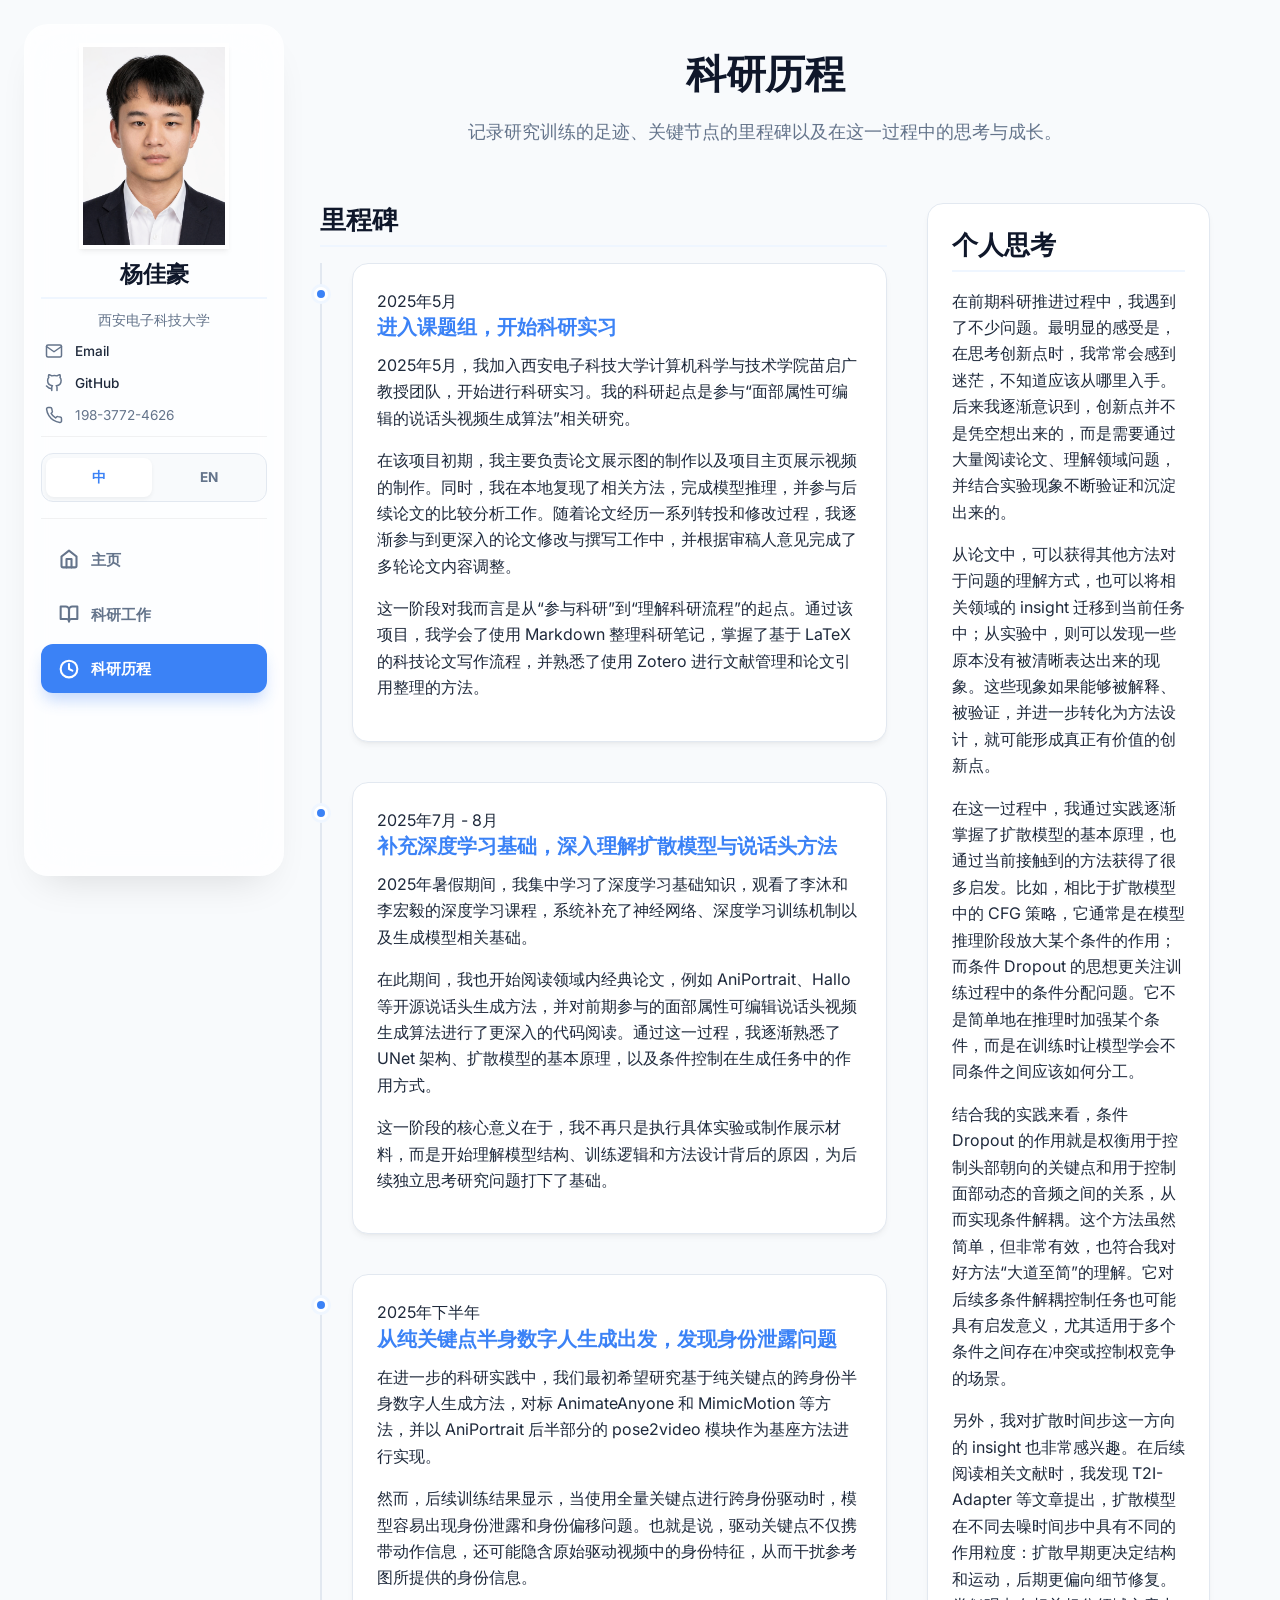
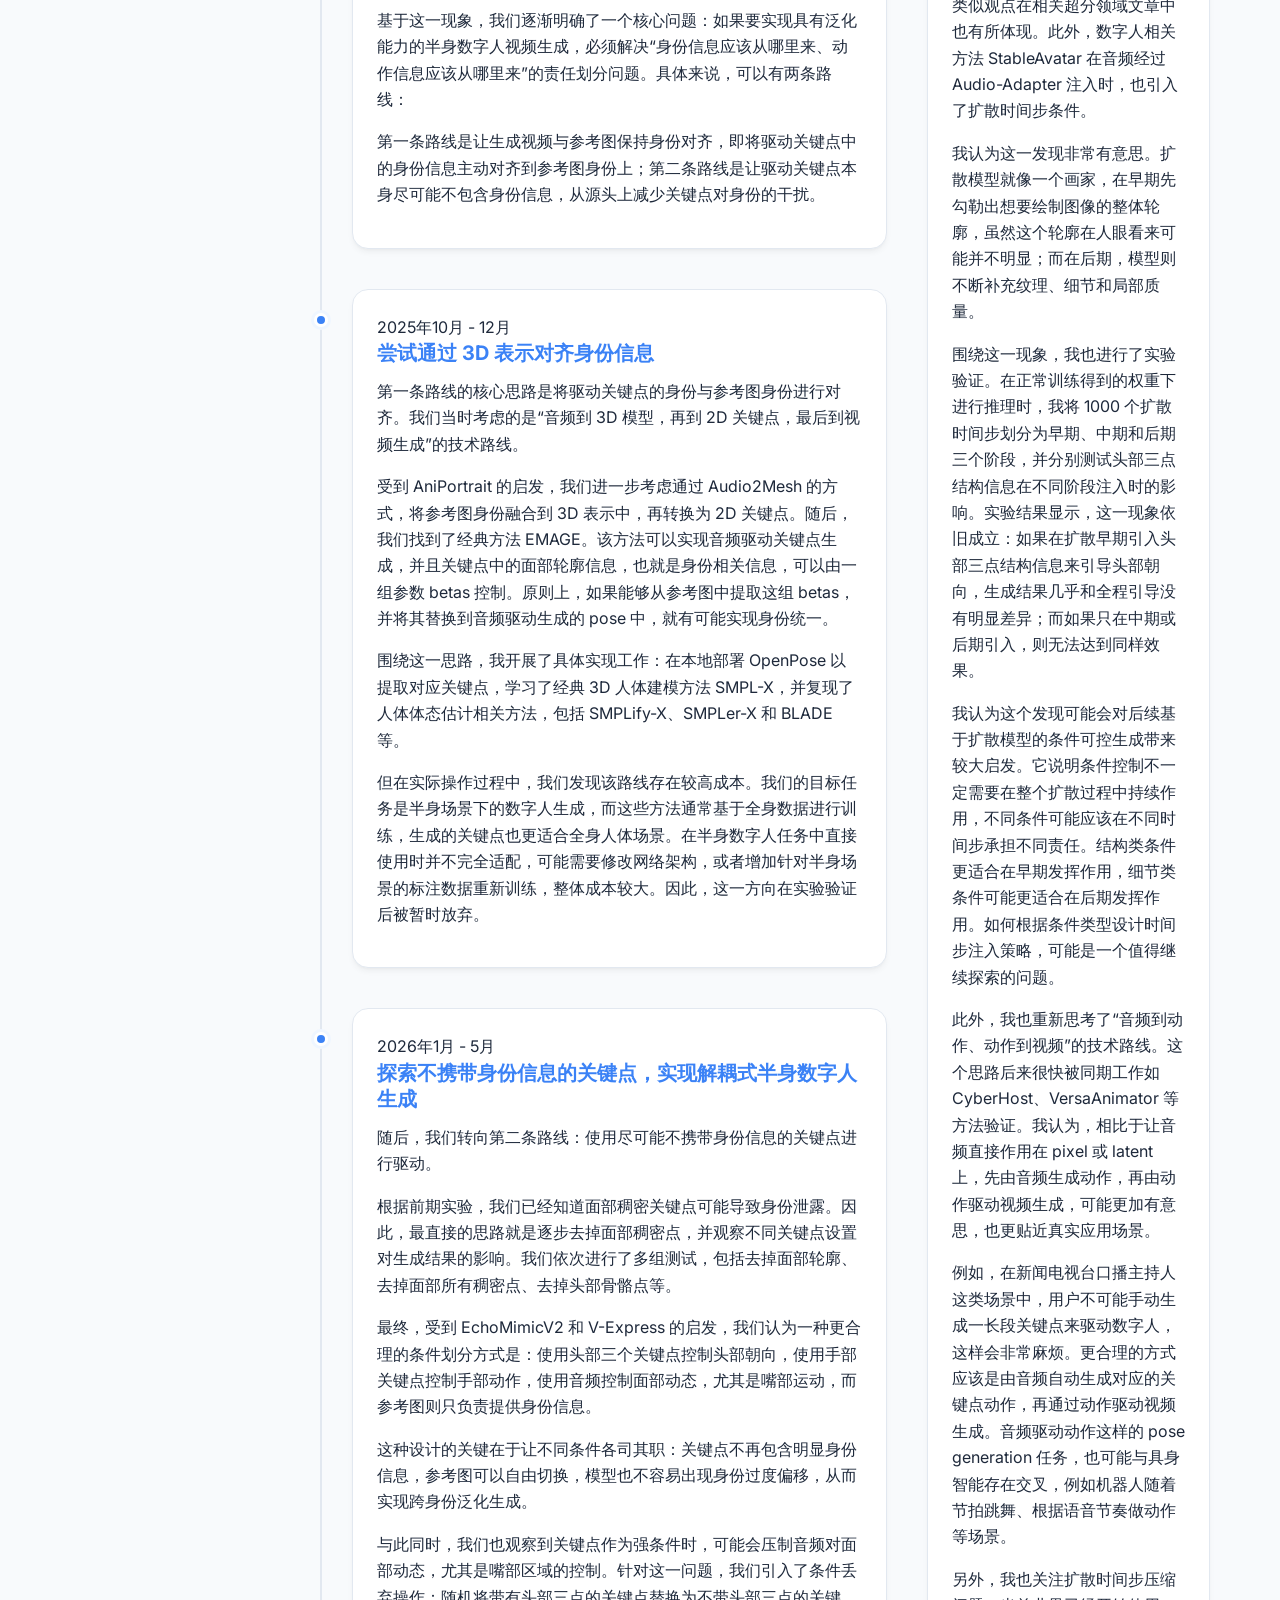
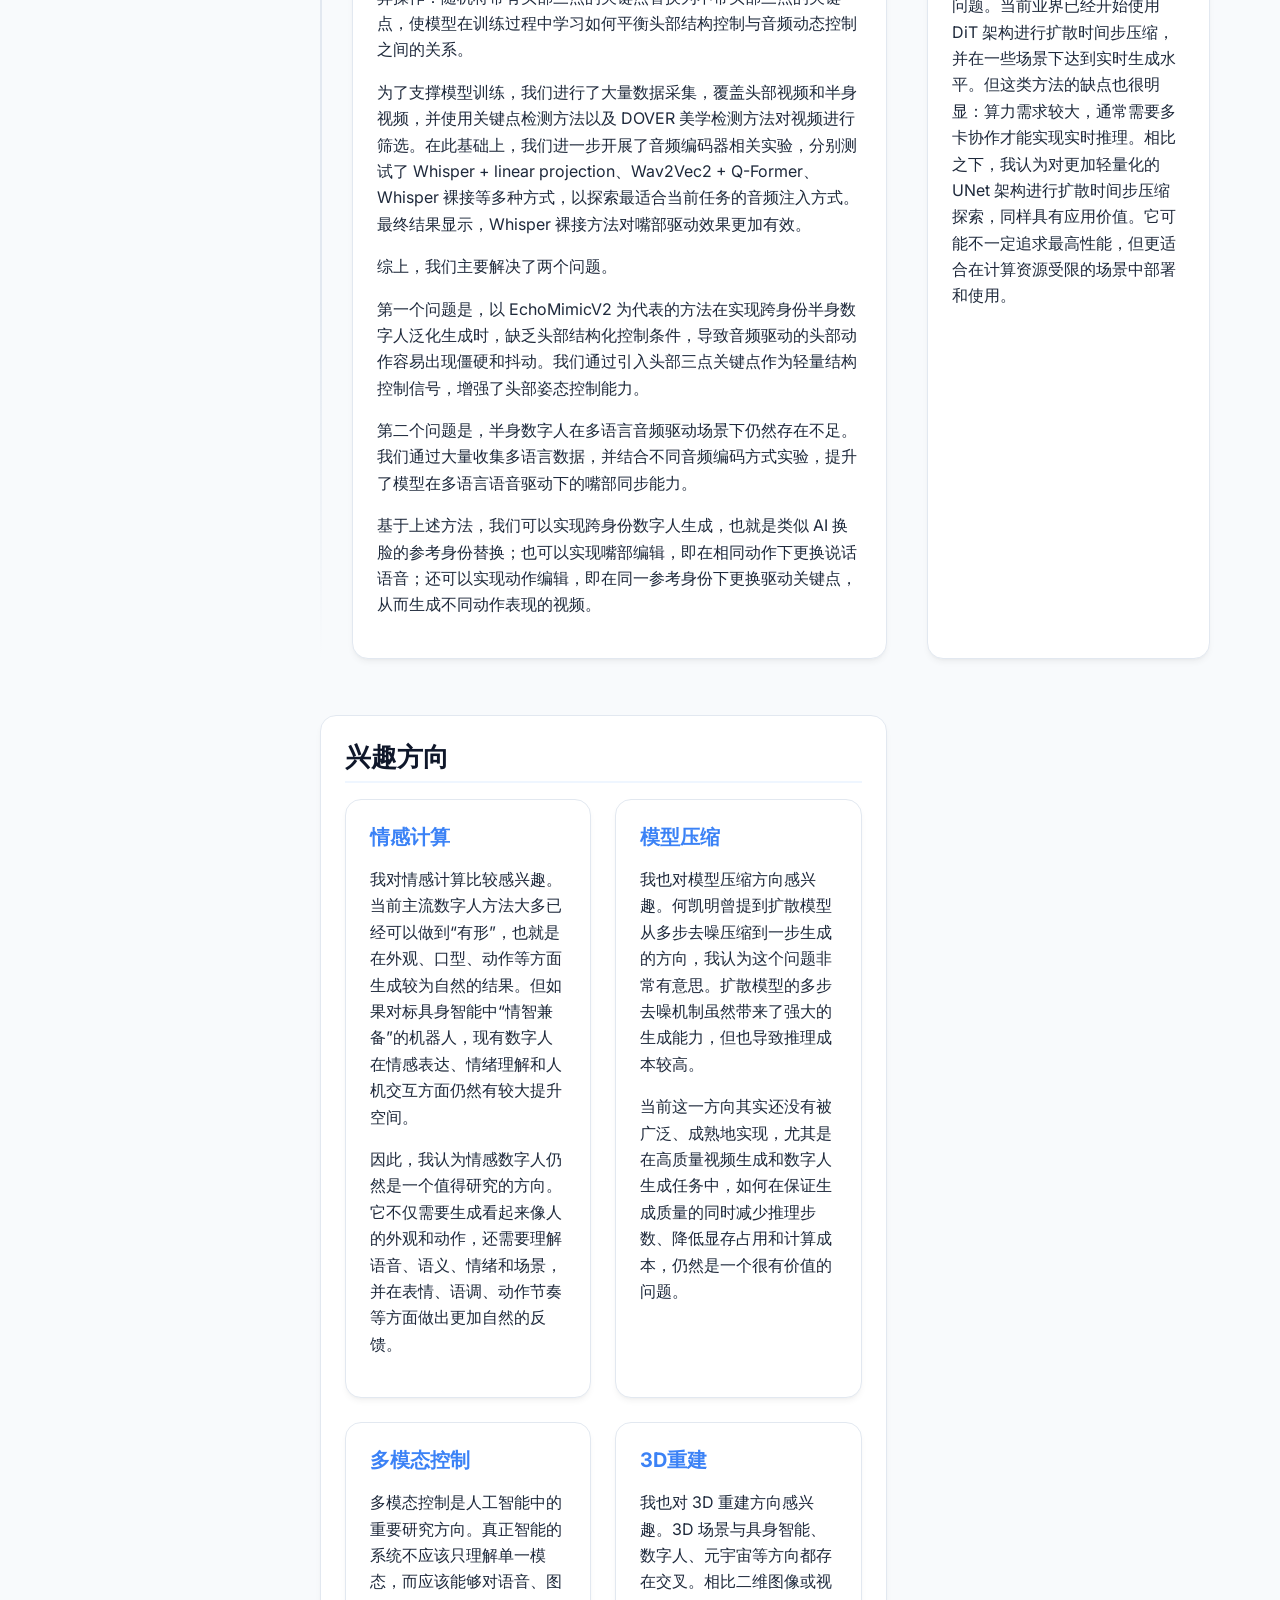
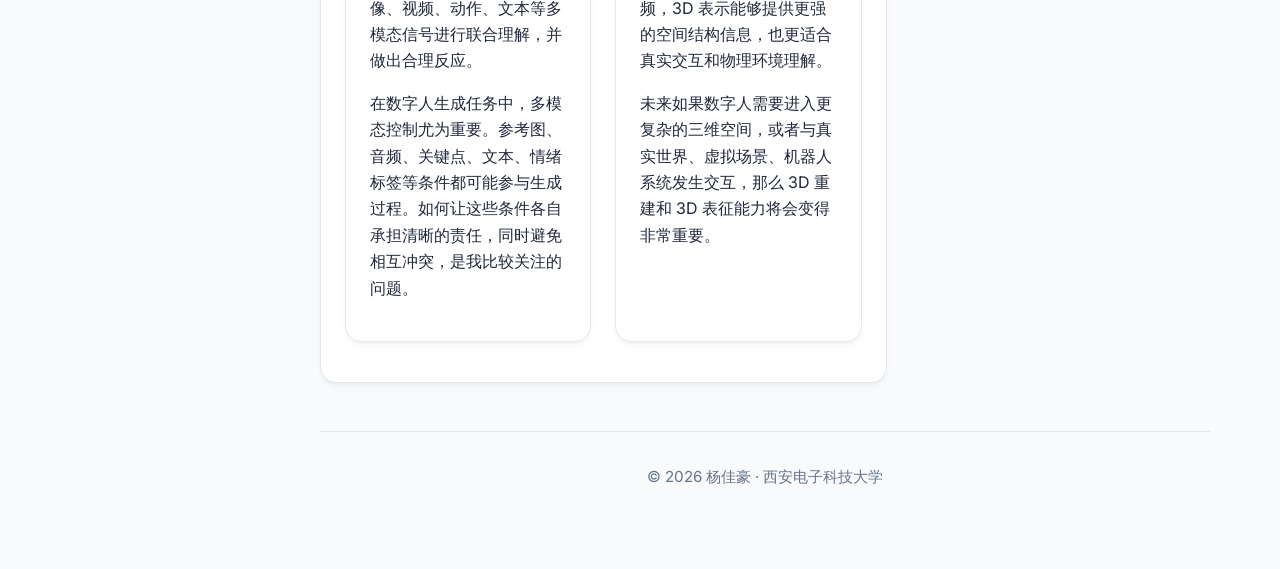
==== journey.html @ 637392b3 "fix: correct timeline dot CSS class in journey page" ====
<!DOCTYPE html>
<html lang="zh-CN">
<head>
  <meta charset="UTF-8">
  <meta name="viewport" content="width=device-width, initial-scale=1.0">
  <meta name="description" content="杨佳豪的科研历程与思考。">
  <title>杨佳豪 | 科研历程 (Journey)</title>
  <link rel="icon" href="assets/images/favicon.ico" type="image/x-icon">
  <!-- Google Fonts -->
  <link rel="preconnect" href="https://fonts.googleapis.com">
  <link rel="preconnect" href="https://fonts.gstatic.com" crossorigin>
  <link href="https://fonts.googleapis.com/css2?family=Inter:wght@400;500;600;700;800&display=swap" rel="stylesheet">
  <link rel="stylesheet" href="assets/css/style.css?v=1.1">
</head>
<body>
  <div class="page">
    <header class="site-header">
      <nav class="navbar" aria-label="主导航">
        <div class="sidebar-profile">
          <div class="sidebar-photo">
            <img src="assets/images/my_photo.png" alt="杨佳豪 (Jiahao Yang)">
          </div>
          <h2 class="sidebar-name">
            <span lang="zh-CN">杨佳豪</span>
            <span lang="en">Jiahao Yang</span>
          </h2>
          <div class="sidebar-title">
            <span lang="zh-CN">西安电子科技大学</span>
            <span lang="en">XIDIAN University</span>
          </div>
          
          <ul class="sidebar-contact">
            <li>
              <svg viewBox="0 0 24 24" fill="none" stroke="currentColor" stroke-width="2" stroke-linecap="round" stroke-linejoin="round"><path d="M4 4h16c1.1 0 2 .9 2 2v12c0 1.1-.9 2-2 2H4c-1.1 0-2-.9-2-2V6c0-1.1.9-2 2-2z"></path><polyline points="22,6 12,13 2,6"></polyline></svg>
              <a href="mailto:jhyang2369@stu.xidian.edu.cn">Email</a>
            </li>
            <li>
              <svg viewBox="0 0 24 24" fill="none" stroke="currentColor" stroke-width="2" stroke-linecap="round" stroke-linejoin="round"><path d="M9 19c-5 1.5-5-2.5-7-3m14 6v-3.87a3.37 3.37 0 0 0-.94-2.61c3.14-.35 6.44-1.54 6.44-7A5.44 5.44 0 0 0 20 4.77 5.07 5.07 0 0 0 19.91 1S18.73.65 16 2.48a13.38 13.38 0 0 0-7 0C6.27.65 5.09 1 5.09 1A5.07 5.07 0 0 0 5 4.77a5.44 5.44 0 0 0-1.5 3.78c0 5.42 3.3 6.61 6.44 7A3.37 3.37 0 0 0 9 18.13V22"></path></svg>
              <a href="https://github.com/Seeeeeeeeeeeea" target="_blank">GitHub</a>
            </li>
            <li>
              <svg viewBox="0 0 24 24" fill="none" stroke="currentColor" stroke-width="2" stroke-linecap="round" stroke-linejoin="round"><path d="M22 16.92v3a2 2 0 0 1-2.18 2 19.79 19.79 0 0 1-8.63-3.07 19.5 19.5 0 0 1-6-6 19.79 19.79 0 0 1-3.07-8.67A2 2 0 0 1 4.11 2h3a2 2 0 0 1 2 1.72 12.81 12.81 0 0 0 .62 2.81 2 2 0 0 1-.45 2.11L8.09 9.91a16 16 0 0 0 6 6l1.27-1.27a2 2 0 0 1 2.11-.45 12.84 12.84 0 0 0 2.81.62A2 2 0 0 1 22 16.92z"></path></svg>
              <span>198-3772-4626</span>
            </li>
          </ul>

          <div class="lang-toggle-wrapper">
            <div class="lang-toggle">
              <div class="lang-option active" data-lang="zh-CN">中</div>
              <div class="lang-option" data-lang="en">EN</div>
            </div>
          </div>
        </div>

        <button class="nav-toggle" type="button" aria-expanded="false" aria-controls="primary-menu">
          <span class="sr-only">Toggle menu</span>
          <span class="nav-toggle-line"></span>
          <span class="nav-toggle-line"></span>
          <span class="nav-toggle-line"></span>
        </button>

        <ul class="nav-menu" id="primary-menu">
          <li>
            <a href="index.html">
              <svg viewBox="0 0 24 24" fill="none" stroke="currentColor" stroke-width="2" stroke-linecap="round" stroke-linejoin="round"><path d="M3 9l9-7 9 7v11a2 2 0 0 1-2 2H5a2 2 0 0 1-2-2z"></path><polyline points="9 22 9 12 15 12 15 22"></polyline></svg>
              <span lang="zh-CN">主页</span><span lang="en">Home</span>
            </a>
          </li>
          <li>
            <a href="research.html">
              <svg viewBox="0 0 24 24" fill="none" stroke="currentColor" stroke-width="2" stroke-linecap="round" stroke-linejoin="round"><path d="M2 3h6a4 4 0 0 1 4 4v14a3 3 0 0 0-3-3H2z"></path><path d="M22 3h-6a4 4 0 0 0-4 4v14a3 3 0 0 1 3-3h7z"></path></svg>
              <span lang="zh-CN">科研工作</span><span lang="en">Research</span>
            </a>
          </li>
          <li>
            <a href="journey.html" aria-current="page">
              <svg viewBox="0 0 24 24" fill="none" stroke="currentColor" stroke-width="2" stroke-linecap="round" stroke-linejoin="round"><circle cx="12" cy="12" r="10"></circle><polyline points="12 6 12 12 16 14"></polyline></svg>
              <span lang="zh-CN">科研历程</span><span lang="en">Journey</span>
            </a>
          </li>
        </ul>
      </nav>
    </header>

    <main>
      <section class="page-title">
        <h1 lang="zh-CN">科研历程</h1>
        <h1 lang="en">Research Journey</h1>
        <p lang="zh-CN">记录研究训练的足迹、关键节点的里程碑以及在这一过程中的思考与成长。</p>
        <p lang="en">Recording the footprints of research training, milestones of key nodes, and reflection/growth along the way.</p>
      </section>

      <div class="journey-container">
        
        <!-- Timeline Section -->
        <section class="timeline-section" style="width: 100%;">
          <h2 lang="zh-CN">里程碑</h2>
          <h2 lang="en">Milestones</h2>
          <div class="timeline">
            
            <!-- Item 1 -->
            <div class="timeline-item">
              <div class="timeline-marker"></div>
              <div class="timeline-content card">
                <div class="timeline-date">
                  <span lang="zh-CN">2025年5月</span>
                  <span lang="en">May 2025</span>
                </div>
                <h3 lang="zh-CN">进入课题组，开始科研实习</h3>
                <h3 lang="en">Joined Research Group, Started Research Internship</h3>
                <div lang="zh-CN">
                  <p>2025年5月，我加入西安电子科技大学计算机科学与技术学院苗启广教授团队，开始进行科研实习。我的科研起点是参与“面部属性可编辑的说话头视频生成算法”相关研究。</p>
                  <p>在该项目初期，我主要负责论文展示图的制作以及项目主页展示视频的制作。同时，我在本地复现了相关方法，完成模型推理，并参与后续论文的比较分析工作。随着论文经历一系列转投和修改过程，我逐渐参与到更深入的论文修改与撰写工作中，并根据审稿人意见完成了多轮论文内容调整。</p>
                  <p>这一阶段对我而言是从“参与科研”到“理解科研流程”的起点。通过该项目，我学会了使用 Markdown 整理科研笔记，掌握了基于 LaTeX 的科技论文写作流程，并熟悉了使用 Zotero 进行文献管理和论文引用整理的方法。</p>
                </div>
                <div lang="en">
                  <p>In May 2025, I joined Professor Qiguang Miao's team at the School of Computer Science and Technology, XIDIAN University, and began my research internship. My research started with participating in the study of "facial attribute-editable talking head video generation algorithms".</p>
                  <p>During the early stage of this project, I was primarily responsible for creating figures for the paper and the demo video for the project homepage. Meanwhile, I reproduced the relevant methods locally, completed model inference, and participated in the comparative analysis for the subsequent paper. As the paper went through a series of resubmissions and revisions, I gradually got involved in deeper paper revision and writing, and completed multiple rounds of content adjustments based on reviewers' comments.</p>
                  <p>For me, this stage was the starting point from "participating in research" to "understanding the research workflow". Through this project, I learned to use Markdown to organize research notes, mastered the LaTeX-based scientific paper writing process, and became familiar with using Zotero for literature management and citation organization.</p>
                </div>
              </div>
            </div>

            <!-- Item 2 -->
            <div class="timeline-item">
              <div class="timeline-marker"></div>
              <div class="timeline-content card">
                <div class="timeline-date">
                  <span lang="zh-CN">2025年7月 - 8月</span>
                  <span lang="en">Jul - Aug 2025</span>
                </div>
                <h3 lang="zh-CN">补充深度学习基础，深入理解扩散模型与说话头方法</h3>
                <h3 lang="en">Supplemented Deep Learning Basics, Deeply Understood Diffusion Models and Talking Head Methods</h3>
                <div lang="zh-CN">
                  <p>2025年暑假期间，我集中学习了深度学习基础知识，观看了李沐和李宏毅的深度学习课程，系统补充了神经网络、深度学习训练机制以及生成模型相关基础。</p>
                  <p>在此期间，我也开始阅读领域内经典论文，例如 AniPortrait、Hallo 等开源说话头生成方法，并对前期参与的面部属性可编辑说话头视频生成算法进行了更深入的代码阅读。通过这一过程，我逐渐熟悉了 UNet 架构、扩散模型的基本原理，以及条件控制在生成任务中的作用方式。</p>
                  <p>这一阶段的核心意义在于，我不再只是执行具体实验或制作展示材料，而是开始理解模型结构、训练逻辑和方法设计背后的原因，为后续独立思考研究问题打下了基础。</p>
                </div>
                <div lang="en">
                  <p>During the summer vacation of 2025, I intensively studied the basics of deep learning. I watched the deep learning courses by Mu Li and Hung-yi Lee, systematically supplementing my knowledge of neural networks, deep learning training mechanisms, and generative models.</p>
                  <p>During this period, I also began reading classic papers in the field, such as open-source talking head generation methods like AniPortrait and Hallo, and deeply read the code of the facial attribute-editable talking head video generation algorithm I previously participated in. Through this process, I gradually became familiar with the UNet architecture, the basic principles of diffusion models, and how conditional control works in generative tasks.</p>
                  <p>The core significance of this stage is that I am no longer just executing specific experiments or making presentation materials, but began to understand the model structure, training logic, and the reasons behind method design, laying a foundation for independently thinking about research problems later.</p>
                </div>
              </div>
            </div>

            <!-- Item 3 -->
            <div class="timeline-item">
              <div class="timeline-marker"></div>
              <div class="timeline-content card">
                <div class="timeline-date">
                  <span lang="zh-CN">2025年下半年</span>
                  <span lang="en">Second Half of 2025</span>
                </div>
                <h3 lang="zh-CN">从纯关键点半身数字人生成出发，发现身份泄露问题</h3>
                <h3 lang="en">Started from Pure Keypoint-based Half-body Generation, Discovered the Identity Leakage Problem</h3>
                <div lang="zh-CN">
                  <p>在进一步的科研实践中，我们最初希望研究基于纯关键点的跨身份半身数字人生成方法，对标 AnimateAnyone 和 MimicMotion 等方法，并以 AniPortrait 后半部分的 pose2video 模块作为基座方法进行实现。</p>
                  <p>然而，后续训练结果显示，当使用全量关键点进行跨身份驱动时，模型容易出现身份泄露和身份偏移问题。也就是说，驱动关键点不仅携带动作信息，还可能隐含原始驱动视频中的身份特征，从而干扰参考图所提供的身份信息。</p>
                  <p>基于这一现象，我们逐渐明确了一个核心问题：如果要实现具有泛化能力的半身数字人视频生成，必须解决“身份信息应该从哪里来、动作信息应该从哪里来”的责任划分问题。具体来说，可以有两条路线：</p>
                  <p>第一条路线是让生成视频与参考图保持身份对齐，即将驱动关键点中的身份信息主动对齐到参考图身份上；第二条路线是让驱动关键点本身尽可能不包含身份信息，从源头上减少关键点对身份的干扰。</p>
                </div>
                <div lang="en">
                  <p>In further research practice, we initially hoped to study cross-identity half-body digital human generation methods based purely on keypoints, benchmarking against methods like AnimateAnyone and MimicMotion, and implemented it using the pose2video module in the second half of AniPortrait as the base method.</p>
                  <p>However, subsequent training results showed that when using full keypoints for cross-identity driving, the model is prone to identity leakage and identity shift problems. That is to say, the driving keypoints not only carry motion information but also may imply the identity features from the original driving video, thereby interfering with the identity information provided by the reference image.</p>
                  <p>Based on this phenomenon, we gradually clarified a core problem: if we want to achieve half-body digital human video generation with generalization capabilities, we must solve the responsibility division problem of "where the identity information should come from and where the motion information should come from". Specifically, there can be two routes:</p>
                  <p>The first route is to keep the generated video aligned with the reference image's identity, that is, actively align the identity information in the driving keypoints to the reference image's identity; the second route is to make the driving keypoints themselves contain as little identity information as possible, reducing the interference of keypoints on identity from the source.</p>
                </div>
              </div>
            </div>

            <!-- Item 4 -->
            <div class="timeline-item">
              <div class="timeline-marker"></div>
              <div class="timeline-content card">
                <div class="timeline-date">
                  <span lang="zh-CN">2025年10月 - 12月</span>
                  <span lang="en">Oct - Dec 2025</span>
                </div>
                <h3 lang="zh-CN">尝试通过 3D 表示对齐身份信息</h3>
                <h3 lang="en">Attempted to Align Identity Information via 3D Representations</h3>
                <div lang="zh-CN">
                  <p>第一条路线的核心思路是将驱动关键点的身份与参考图身份进行对齐。我们当时考虑的是“音频到 3D 模型，再到 2D 关键点，最后到视频生成”的技术路线。</p>
                  <p>受到 AniPortrait 的启发，我们进一步考虑通过 Audio2Mesh 的方式，将参考图身份融合到 3D 表示中，再转换为 2D 关键点。随后，我们找到了经典方法 EMAGE。该方法可以实现音频驱动关键点生成，并且关键点中的面部轮廓信息，也就是身份相关信息，可以由一组参数 betas 控制。原则上，如果能够从参考图中提取这组 betas，并将其替换到音频驱动生成的 pose 中，就有可能实现身份统一。</p>
                  <p>围绕这一思路，我开展了具体实现工作：在本地部署 OpenPose 以提取对应关键点，学习了经典 3D 人体建模方法 SMPL-X，并复现了人体体态估计相关方法，包括 SMPLify-X、SMPLer-X 和 BLADE 等。</p>
                  <p>但在实际操作过程中，我们发现该路线存在较高成本。我们的目标任务是半身场景下的数字人生成，而这些方法通常基于全身数据进行训练，生成的关键点也更适合全身人体场景。在半身数字人任务中直接使用时并不完全适配，可能需要修改网络架构，或者增加针对半身场景的标注数据重新训练，整体成本较大。因此，这一方向在实验验证后被暂时放弃。</p>
                </div>
                <div lang="en">
                  <p>The core idea of the first route is to align the identity of the driving keypoints with the reference image's identity. At that time, we considered the technical route of "audio to 3D model, then to 2D keypoints, and finally to video generation".</p>
                  <p>Inspired by AniPortrait, we further considered integrating the reference image's identity into a 3D representation via an Audio2Mesh approach, and then converting it to 2D keypoints. Subsequently, we found the classic method EMAGE. This method can generate audio-driven keypoints, and the facial contour information in the keypoints, which is identity-related information, can be controlled by a set of parameters called betas. In principle, if we could extract this set of betas from the reference image and replace it into the pose generated by audio drive, it might be possible to achieve identity unification.</p>
                  <p>Around this idea, I carried out specific implementation work: deployed OpenPose locally to extract corresponding keypoints, learned the classic 3D human modeling method SMPL-X, and reproduced human body estimation-related methods, including SMPLify-X, SMPLer-X, and BLADE.</p>
                  <p>But in actual operation, we found that this route has a relatively high cost. Our target task is digital human generation in half-body scenarios, while these methods are typically trained based on full-body data, and the generated keypoints are also more suitable for full-body human scenarios. They are not perfectly adaptable when used directly in half-body digital human tasks, potentially requiring modifying the network architecture or adding annotation data for half-body scenarios to retrain, which overall costs a lot. Therefore, this direction was temporarily abandoned after experimental verification.</p>
                </div>
              </div>
            </div>

            <!-- Item 5 -->
            <div class="timeline-item">
              <div class="timeline-marker"></div>
              <div class="timeline-content card">
                <div class="timeline-date">
                  <span lang="zh-CN">2026年1月 - 5月</span>
                  <span lang="en">Jan - May 2026</span>
                </div>
                <h3 lang="zh-CN">探索不携带身份信息的关键点，实现解耦式半身数字人生成</h3>
                <h3 lang="en">Explored Identity-Free Keypoints, Achieved Decoupled Half-body Generation</h3>
                <div lang="zh-CN">
                  <p>随后，我们转向第二条路线：使用尽可能不携带身份信息的关键点进行驱动。</p>
                  <p>根据前期实验，我们已经知道面部稠密关键点可能导致身份泄露。因此，最直接的思路就是逐步去掉面部稠密点，并观察不同关键点设置对生成结果的影响。我们依次进行了多组测试，包括去掉面部轮廓、去掉面部所有稠密点、去掉头部骨骼点等。</p>
                  <p>最终，受到 EchoMimicV2 和 V-Express 的启发，我们认为一种更合理的条件划分方式是：使用头部三个关键点控制头部朝向，使用手部关键点控制手部动作，使用音频控制面部动态，尤其是嘴部运动，而参考图则只负责提供身份信息。</p>
                  <p>这种设计的关键在于让不同条件各司其职：关键点不再包含明显身份信息，参考图可以自由切换，模型也不容易出现身份过度偏移，从而实现跨身份泛化生成。</p>
                  <p>与此同时，我们也观察到关键点作为强条件时，可能会压制音频对面部动态，尤其是嘴部区域的控制。针对这一问题，我们引入了条件丢弃操作：随机将带有头部三点的关键点替换为不带头部三点的关键点，使模型在训练过程中学习如何平衡头部结构控制与音频动态控制之间的关系。</p>
                  <p>为了支撑模型训练，我们进行了大量数据采集，覆盖头部视频和半身视频，并使用关键点检测方法以及 DOVER 美学检测方法对视频进行筛选。在此基础上，我们进一步开展了音频编码器相关实验，分别测试了 Whisper + linear projection、Wav2Vec2 + Q-Former、Whisper 裸接等多种方式，以探索最适合当前任务的音频注入方式。最终结果显示，Whisper 裸接方法对嘴部驱动效果更加有效。</p>
                  <p>综上，我们主要解决了两个问题。</p>
                  <p>第一个问题是，以 EchoMimicV2 为代表的方法在实现跨身份半身数字人泛化生成时，缺乏头部结构化控制条件，导致音频驱动的头部动作容易出现僵硬和抖动。我们通过引入头部三点关键点作为轻量结构控制信号，增强了头部姿态控制能力。</p>
                  <p>第二个问题是，半身数字人在多语言音频驱动场景下仍然存在不足。我们通过大量收集多语言数据，并结合不同音频编码方式实验，提升了模型在多语言语音驱动下的嘴部同步能力。</p>
                  <p>基于上述方法，我们可以实现跨身份数字人生成，也就是类似 AI 换脸的参考身份替换；也可以实现嘴部编辑，即在相同动作下更换说话语音；还可以实现动作编辑，即在同一参考身份下更换驱动关键点，从而生成不同动作表现的视频。</p>
                </div>
                <div lang="en">
                  <p>Subsequently, we turned to the second route: driving with keypoints that carry as little identity information as possible.</p>
                  <p>According to preliminary experiments, we already knew that dense facial keypoints might lead to identity leakage. Therefore, the most direct idea is to gradually remove the dense facial points and observe the impact of different keypoint settings on the generation results. We sequentially conducted multiple sets of tests, including removing facial contours, removing all dense facial points, removing head skeleton points, etc.</p>
                  <p>Ultimately, inspired by EchoMimicV2 and V-Express, we believe a more reasonable conditional division is: using three head keypoints to control head orientation, hand keypoints to control hand motion, audio to control facial dynamics, especially mouth movements, while the reference image is only responsible for providing identity information.</p>
                  <p>The key to this design is to let different conditions perform their own duties: keypoints no longer contain obvious identity information, the reference image can be freely switched, and the model is less prone to excessive identity shift, thereby achieving cross-identity generalized generation.</p>
                  <p>At the same time, we also observed that when keypoints act as strong conditions, they might suppress the audio's control over facial dynamics, especially the mouth area. To address this problem, we introduced a condition dropout operation: randomly replacing keypoints with the three head points with keypoints without them, allowing the model to learn how to balance the relationship between head structure control and audio dynamic control during the training process.</p>
                  <p>To support model training, we conducted a massive amount of data collection, covering head videos and half-body videos, and used keypoint detection methods and the DOVER aesthetic detection method to filter the videos. On this basis, we further carried out audio encoder-related experiments, respectively testing various methods such as Whisper + linear projection, Wav2Vec2 + Q-Former, and bare Whisper, to explore the most suitable audio injection method for the current task. The final results showed that the bare Whisper method is more effective for mouth driving.</p>
                  <p>In summary, we mainly solved two problems.</p>
                  <p>The first problem is that methods represented by EchoMimicV2 lack structured head control conditions when achieving cross-identity half-body digital human generalized generation, leading to stiff and jittery head movements driven by audio. By introducing three head keypoints as a lightweight structural control signal, we enhanced the head pose control capability.</p>
                  <p>The second problem is that half-body digital humans still have deficiencies in multilingual audio-driven scenarios. By collecting a large amount of multilingual data and experimenting with different audio encoding methods, we improved the model's mouth synchronization capability under multilingual speech driving.</p>
                  <p>Based on the above methods, we can achieve cross-identity digital human generation, which is similar to reference identity replacement in AI face swapping; we can also achieve mouth editing, replacing speaking voice under the same motion; and we can also achieve motion editing, replacing driving keypoints under the same reference identity to generate videos with different motion performances.</p>
                </div>
              </div>
            </div>

          </div>
        </section>

        <!-- Personal Reflections -->
        <section class="card">
          <h2 lang="zh-CN">个人思考</h2>
          <h2 lang="en">Personal Reflections</h2>
          <div lang="zh-CN">
            <p>在前期科研推进过程中，我遇到了不少问题。最明显的感受是，在思考创新点时，我常常会感到迷茫，不知道应该从哪里入手。后来我逐渐意识到，创新点并不是凭空想出来的，而是需要通过大量阅读论文、理解领域问题，并结合实验现象不断验证和沉淀出来的。</p>
            <p>从论文中，可以获得其他方法对于问题的理解方式，也可以将相关领域的 insight 迁移到当前任务中；从实验中，则可以发现一些原本没有被清晰表达出来的现象。这些现象如果能够被解释、被验证，并进一步转化为方法设计，就可能形成真正有价值的创新点。</p>
            <p>在这一过程中，我通过实践逐渐掌握了扩散模型的基本原理，也通过当前接触到的方法获得了很多启发。比如，相比于扩散模型中的 CFG 策略，它通常是在模型推理阶段放大某个条件的作用；而条件 Dropout 的思想更关注训练过程中的条件分配问题。它不是简单地在推理时加强某个条件，而是在训练时让模型学会不同条件之间应该如何分工。</p>
            <p>结合我的实践来看，条件 Dropout 的作用就是权衡用于控制头部朝向的关键点和用于控制面部动态的音频之间的关系，从而实现条件解耦。这个方法虽然简单，但非常有效，也符合我对好方法“大道至简”的理解。它对后续多条件解耦控制任务也可能具有启发意义，尤其适用于多个条件之间存在冲突或控制权竞争的场景。</p>
            <p>另外，我对扩散时间步这一方向的 insight 也非常感兴趣。在后续阅读相关文献时，我发现 T2I-Adapter 等文章提出，扩散模型在不同去噪时间步中具有不同的作用粒度：扩散早期更决定结构和运动，后期更偏向细节修复。类似观点在相关超分领域文章中也有所体现。此外，数字人相关方法 StableAvatar 在音频经过 Audio-Adapter 注入时，也引入了扩散时间步条件。</p>
            <p>我认为这一发现非常有意思。扩散模型就像一个画家，在早期先勾勒出想要绘制图像的整体轮廓，虽然这个轮廓在人眼看来可能并不明显；而在后期，模型则不断补充纹理、细节和局部质量。</p>
            <p>围绕这一现象，我也进行了实验验证。在正常训练得到的权重下进行推理时，我将 1000 个扩散时间步划分为早期、中期和后期三个阶段，并分别测试头部三点结构信息在不同阶段注入时的影响。实验结果显示，这一现象依旧成立：如果在扩散早期引入头部三点结构信息来引导头部朝向，生成结果几乎和全程引导没有明显差异；而如果只在中期或后期引入，则无法达到同样效果。</p>
            <p>我认为这个发现可能会对后续基于扩散模型的条件可控生成带来较大启发。它说明条件控制不一定需要在整个扩散过程中持续作用，不同条件可能应该在不同时间步承担不同责任。结构类条件更适合在早期发挥作用，细节类条件可能更适合在后期发挥作用。如何根据条件类型设计时间步注入策略，可能是一个值得继续探索的问题。</p>
            <p>此外，我也重新思考了“音频到动作、动作到视频”的技术路线。这个思路后来很快被同期工作如 CyberHost、VersaAnimator 等方法验证。我认为，相比于让音频直接作用在 pixel 或 latent 上，先由音频生成动作，再由动作驱动视频生成，可能更加有意思，也更贴近真实应用场景。</p>
            <p>例如，在新闻电视台口播主持人这类场景中，用户不可能手动生成一长段关键点来驱动数字人，这样会非常麻烦。更合理的方式应该是由音频自动生成对应的关键点动作，再通过动作驱动视频生成。音频驱动动作这样的 pose generation 任务，也可能与具身智能存在交叉，例如机器人随着节拍跳舞、根据语音节奏做动作等场景。</p>
            <p>另外，我也关注扩散时间步压缩问题。当前业界已经开始使用 DiT 架构进行扩散时间步压缩，并在一些场景下达到实时生成水平。但这类方法的缺点也很明显：算力需求较大，通常需要多卡协作才能实现实时推理。相比之下，我认为对更加轻量化的 UNet 架构进行扩散时间步压缩探索，同样具有应用价值。它可能不一定追求最高性能，但更适合在计算资源受限的场景中部署和使用。</p>
          </div>
          <div lang="en">
            <p>During the early stages of research, I encountered many problems. My most obvious feeling was that when thinking about innovative points, I often felt confused, not knowing where to start. Later, I gradually realized that innovative points are not thought up out of thin air, but need to be constantly verified and accumulated through extensive reading of papers, understanding domain problems, and combining with experimental phenomena.</p>
            <p>From papers, you can get how other methods understand the problem, and you can also transfer insights from related fields to the current task; from experiments, you can discover some phenomena that were not clearly expressed originally. If these phenomena can be explained, verified, and further transformed into method designs, they may form truly valuable innovative points.</p>
            <p>During this process, through practice, I gradually mastered the basic principles of diffusion models and gained a lot of inspiration from the methods I am currently exposed to. For example, compared to the CFG strategy in diffusion models, which usually amplifies the effect of a certain condition during the model inference stage, the idea of condition Dropout pays more attention to the condition allocation problem during the training process. It doesn't simply strengthen a certain condition during inference, but lets the model learn how different conditions should divide the work during training.</p>
            <p>Combined with my practice, the role of condition Dropout is to balance the relationship between the keypoints used to control head orientation and the audio used to control facial dynamics, thereby achieving condition decoupling. Although this method is simple, it is very effective, which also aligns with my understanding of a good method being "profoundly simple". It may also have heuristic significance for subsequent multi-condition decoupled control tasks, especially suitable for scenarios where there are conflicts or control rights competition among multiple conditions.</p>
            <p>In addition, I am also very interested in the insight regarding diffusion timesteps. When reading related literature later, I found that papers like T2I-Adapter proposed that diffusion models have different action granularities in different denoising timesteps: the early diffusion stage mostly determines structure and motion, while the later stage leans towards detail restoration. Similar viewpoints are also reflected in related super-resolution domain articles. Furthermore, the digital human-related method StableAvatar also introduced diffusion timestep conditions when audio is injected via an Audio-Adapter.</p>
            <p>I think this discovery is very interesting. A diffusion model is like a painter. In the early stages, it first sketches the overall outline of the image to be drawn, although this outline may not be obvious to the human eye; and in the later stages, the model continuously adds textures, details, and local quality.</p>
            <p>Around this phenomenon, I also conducted experimental verification. When inferring with weights obtained from normal training, I divided the 1000 diffusion timesteps into early, middle, and late stages, and respectively tested the impact of injecting the three head point structure information at different stages. Experimental results show that this phenomenon still holds true: if the three head point structure information is introduced in the early diffusion stage to guide head orientation, the generated result is almost not significantly different from full-process guidance; but if it is only introduced in the middle or late stages, the same effect cannot be achieved.</p>
            <p>I believe this discovery may bring great inspiration to subsequent conditional controllable generation based on diffusion models. It indicates that condition control does not necessarily need to continuously act throughout the entire diffusion process. Different conditions may need to take different responsibilities at different timesteps. Structural conditions are more suitable to play a role in the early stages, while detail conditions may be more suitable for the later stages. How to design a timestep injection strategy based on condition types may be a question worth continuing to explore.</p>
            <p>In addition, I also rethought the technical route of "audio to motion, motion to video". This idea was soon verified by concurrent works like CyberHost and VersaAnimator. I think that compared to letting audio directly act on pixels or latents, first generating motion from audio and then driving video generation from motion might be more interesting and closer to real application scenarios.</p>
            <p>For example, in a scenario like a news TV anchor, it's impossible for a user to manually generate a long segment of keypoints to drive the digital human; that would be very cumbersome. A more reasonable way should be to automatically generate corresponding keypoint motions from audio, and then drive video generation through the motion. Such pose generation tasks of audio-driven motion may also intersect with embodied intelligence, such as scenarios where a robot dances to the beat or makes movements according to speech rhythm.</p>
            <p>Additionally, I also pay attention to the problem of diffusion timestep compression. Currently, the industry has begun using the DiT architecture for diffusion timestep compression, achieving real-time generation levels in some scenarios. But the shortcomings of such methods are also obvious: high computational power requirements, usually requiring multi-GPU collaboration to achieve real-time inference. In contrast, I believe exploring diffusion timestep compression on the more lightweight UNet architecture is equally valuable for application. It might not pursue the highest performance, but is more suitable for deployment and use in scenarios with restricted computational resources.</p>
          </div>
        </section>

        <!-- Research Interests -->
        <section class="card">
          <h2 lang="zh-CN">兴趣方向</h2>
          <h2 lang="en">Research Interests</h2>
          <div class="grid-layout" style="grid-template-columns: 1fr 1fr; gap: 1.5rem;">
            
            <div class="card" style="margin-bottom: 0;">
              <h3 lang="zh-CN">情感计算</h3>
              <h3 lang="en">Affective Computing</h3>
              <div lang="zh-CN">
                <p>我对情感计算比较感兴趣。当前主流数字人方法大多已经可以做到“有形”，也就是在外观、口型、动作等方面生成较为自然的结果。但如果对标具身智能中“情智兼备”的机器人，现有数字人在情感表达、情绪理解和人机交互方面仍然有较大提升空间。</p>
                <p>因此，我认为情感数字人仍然是一个值得研究的方向。它不仅需要生成看起来像人的外观和动作，还需要理解语音、语义、情绪和场景，并在表情、语调、动作节奏等方面做出更加自然的反馈。</p>
              </div>
              <div lang="en">
                <p>I am relatively interested in affective computing. Currently, mainstream digital human methods can mostly achieve a "physical form," generating relatively natural results in appearance, lip sync, and movement. But if benchmarked against robots with both "emotion and intelligence" in embodied AI, existing digital humans still have a lot of room for improvement in emotion expression, emotion understanding, and human-computer interaction.</p>
                <p>Therefore, I think affective digital humans are still a direction worth studying. It not only needs to generate human-like appearance and movement but also needs to understand speech, semantics, emotion, and context, and give more natural feedback in terms of expression, intonation, and motion rhythm.</p>
              </div>
            </div>

            <div class="card" style="margin-bottom: 0;">
              <h3 lang="zh-CN">模型压缩</h3>
              <h3 lang="en">Model Compression</h3>
              <div lang="zh-CN">
                <p>我也对模型压缩方向感兴趣。何凯明曾提到扩散模型从多步去噪压缩到一步生成的方向，我认为这个问题非常有意思。扩散模型的多步去噪机制虽然带来了强大的生成能力，但也导致推理成本较高。</p>
                <p>当前这一方向其实还没有被广泛、成熟地实现，尤其是在高质量视频生成和数字人生成任务中，如何在保证生成质量的同时减少推理步数、降低显存占用和计算成本，仍然是一个很有价值的问题。</p>
              </div>
              <div lang="en">
                <p>I am also interested in the direction of model compression. Kaiming He once mentioned the direction of diffusion models going from multi-step denoising compression to one-step generation. I think this problem is very interesting. While the multi-step denoising mechanism of diffusion models brings powerful generation capabilities, it also leads to higher inference costs.</p>
                <p>This direction has not yet been widely and maturely implemented, especially in high-quality video generation and digital human generation tasks. How to reduce inference steps, lower VRAM usage, and reduce computational costs while ensuring generation quality remains a highly valuable problem.</p>
              </div>
            </div>

            <div class="card" style="margin-bottom: 0;">
              <h3 lang="zh-CN">多模态控制</h3>
              <h3 lang="en">Multimodal Control</h3>
              <div lang="zh-CN">
                <p>多模态控制是人工智能中的重要研究方向。真正智能的系统不应该只理解单一模态，而应该能够对语音、图像、视频、动作、文本等多模态信号进行联合理解，并做出合理反应。</p>
                <p>在数字人生成任务中，多模态控制尤为重要。参考图、音频、关键点、文本、情绪标签等条件都可能参与生成过程。如何让这些条件各自承担清晰的责任，同时避免相互冲突，是我比较关注的问题。</p>
              </div>
              <div lang="en">
                <p>Multimodal control is an important research direction in artificial intelligence. A truly intelligent system shouldn't just understand a single modality but should be able to jointly understand multimodal signals like speech, image, video, motion, and text, and react reasonably.</p>
                <p>In digital human generation tasks, multimodal control is particularly important. Conditions like reference images, audio, keypoints, text, and emotion tags may all participate in the generation process. How to let these conditions take clear responsibilities while avoiding conflicts is a problem I am quite focused on.</p>
              </div>
            </div>

            <div class="card" style="margin-bottom: 0;">
              <h3 lang="zh-CN">3D重建</h3>
              <h3 lang="en">3D Reconstruction</h3>
              <div lang="zh-CN">
                <p>我也对 3D 重建方向感兴趣。3D 场景与具身智能、数字人、元宇宙等方向都存在交叉。相比二维图像或视频，3D 表示能够提供更强的空间结构信息，也更适合真实交互和物理环境理解。</p>
                <p>未来如果数字人需要进入更复杂的三维空间，或者与真实世界、虚拟场景、机器人系统发生交互，那么 3D 重建和 3D 表征能力将会变得非常重要。</p>
              </div>
              <div lang="en">
                <p>I am also interested in 3D reconstruction. 3D scenes intersect with embodied AI, digital humans, and the metaverse. Compared to 2D images or videos, 3D representations can provide stronger spatial structural information and are more suitable for real interactions and physical environment understanding.</p>
                <p>In the future, if digital humans need to enter more complex 3D spaces or interact with the real world, virtual scenes, or robot systems, 3D reconstruction and 3D representation capabilities will become extremely important.</p>
              </div>
            </div>

          </div>
        </section>

      </div>
    </main>

    <footer class="site-footer">
      <p>&copy; <span id="current-year">2026</span> 
        <span lang="zh-CN">杨佳豪 · 西安电子科技大学</span>
        <span lang="en">Jiahao Yang · XIDIAN University</span>
      </p>
    </footer>
  </div>

  <script src="assets/js/main.js"></script>
</body>
</html>
---- assets/css/style.css ----
:root {
  --color-bg: #f8fafc;
  --color-paper: #ffffff;
  --color-text: #1e293b;
  --color-muted: #64748b;
  --color-border: #e2e8f0;
  --color-link: #2563eb;
  --color-link-hover: #1d4ed8;
  --color-soft: #f1f5f9;
  --color-accent: #3b82f6;
  --color-accent-light: #eff6ff;
  --font-sans: "Inter", -apple-system, BlinkMacSystemFont, "Segoe UI", "PingFang SC", "Microsoft YaHei", sans-serif;
  --container-width: 1400px;
  --radius: 16px;
  --radius-sm: 8px;
  --shadow: 0 4px 6px -1px rgb(0 0 0 / 0.05), 0 2px 4px -2px rgb(0 0 0 / 0.05);
  --shadow-hover: 0 10px 15px -3px rgb(0 0 0 / 0.1), 0 4px 6px -4px rgb(0 0 0 / 0.1);
  --transition: all 0.3s cubic-bezier(0.4, 0, 0.2, 1);
}

/* Language Switching */
[lang="en"], [lang="en-US"] { display: none !important; }
body.lang-en [lang="en"], body.lang-en [lang="en-US"] { display: block !important; }
body.lang-en span[lang="en"], 
body.lang-en a[lang="en"], 
body.lang-en strong[lang="en"], 
body.lang-en em[lang="en"], 
body.lang-en time[lang="en"] { display: inline-block !important; }
body.lang-en [lang="zh-CN"] { display: none !important; }

/* Global SVG defaults */
svg {
  width: 1.25rem;
  height: 1.25rem;
  vertical-align: middle;
  flex-shrink: 0;
  stroke-width: 2;
}

.lang-toggle-wrapper {
  width: 100%;
  margin-top: auto;
  padding-top: 1rem;
  border-top: 1px solid rgba(0, 0, 0, 0.05);
}

.lang-toggle {
  display: flex;
  background: var(--color-bg);
  padding: 4px;
  border-radius: 12px;
  gap: 4px;
  cursor: pointer;
  border: 1px solid var(--color-border);
}

.lang-option {
  flex: 1;
  padding: 8px 12px;
  border-radius: 8px;
  font-size: 0.85rem;
  font-weight: 700;
  text-align: center;
  transition: var(--transition);
  color: var(--color-muted);
  min-width: 45px;
}

.lang-option.active {
  background: var(--color-paper);
  color: var(--color-accent);
  box-shadow: 0 2px 4px rgba(0, 0, 0, 0.05);
}

* {
  box-sizing: border-box;
}

html {
  scroll-behavior: smooth;
}

body {
  margin: 0;
  background: var(--color-bg);
  color: var(--color-text);
  font-family: var(--font-sans);
  font-size: 16px;
  line-height: 1.65;
}

a {
  color: var(--color-link);
  text-decoration: none;
  transition: var(--transition);
}

a:hover {
  color: var(--color-link-hover);
}

h1, h2, h3 {
  margin: 0;
  line-height: 1.3;
  font-weight: 700;
  color: #0f172a;
}

h1 { font-size: 2.25rem; letter-spacing: -0.02em; }
h2 { font-size: 1.6rem; margin-bottom: 1rem; border-bottom: 2px solid var(--color-accent-light); padding-bottom: 0.5rem; display: inline-block; width: 100%; }
h3 { font-size: 1.25rem; color: var(--color-accent); margin-bottom: 1rem; }

p { margin: 0 0 1rem; }

ul, dl, figure { margin: 0; padding: 0; }

img {
  display: block;
  max-width: 100%;
}

.page {
  margin-left: 280px;
  width: calc(100% - 310px);
  max-width: var(--container-width);
  padding: 2rem 2.5rem 4rem;
}

.sr-only {
  position: absolute;
  width: 1px;
  height: 1px;
  padding: 0;
  margin: -1px;
  overflow: hidden;
  clip: rect(0, 0, 0, 0);
  border: 0;
}

/* Card Style */
.card {
  background: var(--color-paper);
  border: 1px solid var(--color-border);
  border-radius: var(--radius);
  padding: 1.5rem;
  box-shadow: var(--shadow);
  margin-bottom: 1rem;
  transition: var(--transition);
  animation: fadeIn 0.6s ease-out both;
}

@keyframes fadeIn {
  from { opacity: 0; transform: translateY(10px); }
  to { opacity: 1; transform: translateY(0); }
}

.hover-card:hover {
  transform: translateY(-2px);
  box-shadow: var(--shadow-hover);
  border-color: #cbd5e1;
}

/* Sidebar Layout & Header */
.site-header {
  position: fixed;
  left: 1.5rem;
  top: 1.5rem;
  bottom: 1.5rem;
  width: 260px;
  z-index: 100;
  transition: var(--transition);
}

.navbar {
  display: flex;
  flex-direction: column;
  height: 100%;
  padding: 1.1rem 1rem;
  background: rgba(255, 255, 255, 0.75);
  backdrop-filter: blur(30px) saturate(180%);
  -webkit-backdrop-filter: blur(30px) saturate(180%);
  border-radius: 24px;
  border: 1px solid rgba(255, 255, 255, 0.4);
  box-shadow: 
    0 20px 40px -20px rgba(0, 0, 0, 0.15),
    inset 0 0 30px rgba(255, 255, 255, 0.5);
  align-items: stretch;
  justify-content: flex-start;
  overflow-y: auto;
  scrollbar-width: none;
  -ms-overflow-style: none;
  gap: 1rem;
}

.navbar::-webkit-scrollbar {
  display: none; /* Hide for Chrome/Safari */
}

/* Sidebar Profile */
.sidebar-profile {
  text-align: center;
  width: 100%;
  margin-bottom: 0;
  padding-bottom: 1rem;
  border-bottom: 1px solid rgba(0, 0, 0, 0.05);
  display: flex;
  flex-direction: column;
  gap: 0.65rem;
}

.sidebar-photo {
  width: 150px;
  height: 206px;
  margin: 0 auto;
  border-radius: 0;
  border: 4px solid #fff;
  box-shadow: var(--shadow);
  overflow: hidden;
  transition: var(--transition);
  flex-shrink: 0;
}

.sidebar-photo img {
  width: 100%;
  height: 100%;
  object-fit: cover;
  display: block;
}

.sidebar-photo:hover {
  transform: scale(1.05);
  box-shadow: var(--shadow-hover);
}

.sidebar-name {
  font-size: 1.45rem;
  font-weight: 800;
  color: #0f172a;
  margin: 0;
}

.sidebar-title {
  font-size: 0.88rem;
  color: var(--color-muted);
  font-weight: 500;
  line-height: 1.4;
  margin: 0;
}

.sidebar-contact {
  display: flex;
  flex-direction: column;
  gap: 0.6rem;
  list-style: none;
  text-align: left;
  padding: 0 0.25rem;
}

.sidebar-contact li {
  display: flex;
  align-items: center;
  gap: 0.75rem;
  font-size: 0.85rem;
  color: var(--color-muted);
}

.sidebar-contact svg {
  width: 18px;
  height: 18px;
  stroke: var(--color-muted);
}

.sidebar-contact a {
  color: var(--color-text);
  font-weight: 500;
  word-break: break-word;
}

.sidebar-contact a:hover {
  color: var(--color-accent);
}

.nav-menu {
  display: flex;
  flex-direction: column;
  gap: 0.35rem;
  list-style: none;
  width: 100%;
}

.nav-menu li {
  width: 100%;
}

.nav-menu a {
  display: flex;
  align-items: center;
  gap: 0.75rem;
  color: var(--color-muted);
  font-weight: 600;
  padding: 0.75rem 1.15rem;
  border-radius: 12px;
  font-size: 0.95rem;
  transition: var(--transition);
}

.nav-menu a svg {
  width: 20px;
  height: 20px;
  stroke-width: 2.5;
}

.nav-menu a:hover,
.nav-menu a[aria-current="page"] {
  background: var(--color-accent);
  color: #fff;
  box-shadow: 0 10px 15px -3px rgba(59, 130, 246, 0.3);
}

.nav-menu a[aria-current="page"] svg {
  stroke: #fff;
}

/* Profile Section */
/* Remove old profile styles */
.profile-header, .profile-title, .profile-desc, .contact-inline, .profile-photo {
  display: none;
}

.contact-inline li {
  display: flex;
  align-items: center;
  gap: 0.5rem;
  color: var(--color-muted);
  font-size: 0.95rem;
}

.contact-inline a {
  color: var(--color-text);
  font-weight: 500;
}

.contact-inline a:hover {
  color: var(--color-accent);
}

.contact-inline svg {
  color: var(--color-muted);
}

.profile-photo {
  flex-shrink: 0;
}

.profile-photo img {
  width: 180px;
  height: auto;
  border-radius: var(--radius-sm);
  border: 4px solid var(--color-paper);
  box-shadow: 0 10px 25px -5px rgba(0, 0, 0, 0.1), 0 8px 10px -6px rgba(0, 0, 0, 0.1);
  transition: var(--transition);
}

.profile-photo img:hover {
  transform: rotate(2deg) scale(1.05);
  box-shadow: 0 20px 25px -5px rgba(0, 0, 0, 0.1), 0 10px 10px -5px rgba(0, 0, 0, 0.04);
}

/* Grids & Layouts */
.grid-layout {
  display: grid;
  grid-template-columns: repeat(auto-fit, minmax(400px, 1fr));
  gap: 1rem;
  align-items: stretch;
  margin-bottom: 1rem;
}

.grid-layout .card {
  margin-bottom: 0; /* Let grid gap handle spacing */
}

.info-list {
  display: flex;
  flex-direction: column;
  gap: 0.85rem;
}

.info-list div {
  display: flex;
  justify-content: space-between;
  padding-bottom: 0.5rem;
  border-bottom: 1px dashed var(--color-border);
}

.info-list div:last-child {
  border-bottom: none;
  padding-bottom: 0;
}

.info-list dt {
  color: var(--color-muted);
  font-weight: 500;
}

.info-list dd {
  font-weight: 600;
  color: var(--color-text);
  text-align: right;
}

/* Education List */
.entry-head {
  display: flex;
  justify-content: space-between;
  align-items: baseline;
  margin-bottom: 0.75rem;
}

.education-line span {
  color: var(--color-muted);
  font-weight: 500;
}

.date {
  font-size: 0.85rem;
  color: var(--color-muted);
  background: var(--color-soft);
  padding: 0.25rem 0.75rem;
  border-radius: 999px;
  font-weight: 600;
}

.metric-list {
  display: grid;
  grid-template-columns: repeat(3, 1fr);
  gap: 1rem;
  margin-top: 1.25rem;
  background: var(--color-soft);
  padding: 1rem;
  border-radius: var(--radius-sm);
}

.metric-list div {
  display: flex;
  flex-direction: column;
  align-items: center;
  text-align: center;
}

.metric-list dt {
  font-size: 0.85rem;
  color: var(--color-muted);
  margin-bottom: 0.35rem;
  font-weight: 500;
}

.metric-list dd {
  font-weight: 700;
  color: var(--color-accent);
  font-size: 1.1rem;
}

/* Tags */
.tag-list {
  display: flex;
  flex-wrap: wrap;
  gap: 0.75rem;
  list-style: none;
}

.course-layout {
  display: grid;
  grid-template-columns: repeat(auto-fill, minmax(240px, 1fr));
  gap: 1rem;
}

.highlight-tags li {
  display: flex;
  align-items: center;
  justify-content: space-between;
  background: var(--color-paper);
  border: 1px solid var(--color-border);
  padding: 0.45rem 0.85rem;
  border-radius: 999px;
  font-weight: 500;
  font-size: 0.95rem;
  box-shadow: 0 1px 2px rgba(0,0,0,0.02);
  transition: var(--transition);
}

.highlight-tags li:hover {
  border-color: #cbd5e1;
  transform: translateY(-1px);
}

.highlight-tags .score {
  margin-left: 0.6rem;
  color: var(--color-accent);
  font-weight: 700;
  background: var(--color-accent-light);
  padding: 0.15rem 0.5rem;
  border-radius: 999px;
  font-size: 0.85rem;
}

/* Icon Lists for Awards */
.icon-list {
  list-style: none;
  display: grid;
  grid-template-columns: 1fr;
  gap: 1rem;
}

.icon-list li {
  display: flex;
  align-items: flex-start;
  position: relative;
  padding-left: 1.75rem;
  color: var(--color-text);
  font-weight: 500;
  line-height: 1.5;
}

.icon-list li::before {
  content: '🏆';
  position: absolute;
  left: 0;
  top: -1px;
  font-size: 1.1rem;
}

/* Research Page Specifics */
.page-title {
  text-align: center;
  margin-bottom: 3.5rem;
  margin-top: 1rem;
}

.page-title h1 {
  font-size: 2.5rem;
  margin-bottom: 1rem;
  letter-spacing: -0.5px;
}

.page-title p {
  font-size: 1.15rem;
  color: var(--color-muted);
  max-width: 650px;
  margin: 0 auto;
  line-height: 1.7;
}

.research-grid {
  display: grid;
  grid-template-columns: repeat(3, 1fr);
  gap: 1.5rem;
}

.research-item {
  background: var(--color-bg);
  padding: 1.75rem;
  border-radius: var(--radius-sm);
  text-align: center;
  border: 1px solid var(--color-border);
  transition: var(--transition);
}

.research-item:hover {
  background: var(--color-paper);
  box-shadow: var(--shadow);
  border-color: transparent;
}

.research-item .icon-box {
  font-size: 2.5rem;
  margin-bottom: 1.25rem;
}

.research-item h3 {
  margin-bottom: 0.75rem;
  font-size: 1.1rem;
}

.research-item p {
  color: var(--color-muted);
  font-size: 0.95rem;
  margin: 0;
}

.badge {
  display: inline-block;
  background: var(--color-accent-light);
  color: var(--color-accent);
  padding: 0.35rem 0.85rem;
  border-radius: 999px;
  font-size: 0.85rem;
  font-weight: 600;
  margin-bottom: 1rem;
}

.desc {
  color: var(--color-text);
  margin-bottom: 1.25rem;
  font-size: 1rem;
}

.contribution {
  background: var(--color-bg);
  padding: 1.25rem;
  border-radius: var(--radius-sm);
  font-size: 0.95rem;
  line-height: 1.6;
}

/* Journey Layout */
.journey-container {
  display: grid;
  grid-template-columns: 2fr 1fr;
  gap: 2.5rem;
}

.timeline {
  position: relative;
  padding-left: 2rem;
}

.timeline::before {
  content: '';
  position: absolute;
  left: 0;
  top: 0;
  bottom: 0;
  width: 2px;
  background: linear-gradient(to bottom, var(--color-border) 0%, var(--color-border) 90%, transparent 100%);
}

.timeline-item {
  position: relative;
  margin-bottom: 2.5rem;
}

.timeline-item:last-child {
  margin-bottom: 0;
}

.timeline-marker {
  position: absolute;
  left: -2.35rem;
  top: 1.5rem;
  width: 14px;
  height: 14px;
  border-radius: 50%;
  background: var(--color-accent);
  border: 3px solid var(--color-paper);
  box-shadow: 0 0 0 3px var(--color-accent-light);
  z-index: 2;
}

.timeline-content {
  padding: 1.5rem;
}

.timeline-content time {
  display: inline-block;
  font-weight: 600;
  color: var(--color-accent);
  margin-bottom: 0.75rem;
  font-size: 0.9rem;
  text-transform: uppercase;
  letter-spacing: 0.5px;
}

.timeline-content h3 {
  margin-bottom: 0.75rem;
}

.bg-accent {
  background: #0f172a;
  color: var(--color-paper);
  border: none;
}

.bg-accent h3 {
  color: var(--color-paper);
  border-bottom: 1px solid rgba(255, 255, 255, 0.1);
  padding-bottom: 1rem;
  margin-bottom: 1.25rem;
}

.skills-list {
  list-style: none;
  display: flex;
  flex-direction: column;
  gap: 1.25rem;
}

.skills-list li {
  display: flex;
  flex-direction: column;
}

.skills-list strong {
  color: #60a5fa; /* light blue */
  margin-bottom: 0.35rem;
  font-size: 1.05rem;
}

.skills-list span {
  font-size: 0.95rem;
  color: #94a3b8; /* slate-400 */
  line-height: 1.5;
}

.site-footer {
  text-align: center;
  color: var(--color-muted);
  border-top: 1px solid var(--color-border);
  padding-top: 2rem;
  margin-top: 2rem;
  font-size: 0.95rem;
}

/* Responsive */
.nav-toggle {
  display: none;
  background: none;
  border: none;
  cursor: pointer;
  padding: 0.5rem;
  z-index: 60;
}

.nav-toggle-line {
  display: block;
  width: 24px;
  height: 2px;
  background: var(--color-text);
  margin: 5px 0;
  transition: var(--transition);
  border-radius: 2px;
}

@media (max-width: 1024px) {
  .site-header {
    position: relative;
    top: 0;
    left: 0;
    right: 0;
    width: 100%;
    height: auto;
    margin-bottom: 1.5rem;
  }

  .navbar {
    flex-direction: column;
    padding: 1.5rem;
    border-radius: 24px;
    height: auto;
    box-shadow: var(--shadow);
  }

  .sidebar-profile {
    margin-bottom: 1rem;
    padding-bottom: 1rem;
  }

  .sidebar-photo {
    width: 120px;
    height: 165px;
  }

  .nav-toggle {
    display: inline-flex;
    flex-direction: column;
    align-items: center;
    align-self: center;
    margin-bottom: 1rem;
  }

  .nav-menu {
    display: none;
    width: 100%;
  }

  .nav-menu.is-open {
    display: flex;
  }

  .page {
    margin: 0 auto;
    width: 100%;
    padding: 1.5rem;
  }
}

@media (max-width: 900px) {
  .journey-container, .grid-layout, .research-grid {
    grid-template-columns: 1fr;
  }
  .course-layout {
    grid-template-columns: repeat(2, 1fr);
  }
}

@media (max-width: 600px) {
  h1 { font-size: 1.8rem; }
  h2 { font-size: 1.4rem; }
  body { font-size: 15px; }
  
  .course-layout {
    grid-template-columns: 1fr;
  }
  .metric-list {
    grid-template-columns: 1fr;
    gap: 0.75rem;
  }
  ul.highlight-tags {
    grid-template-columns: 1fr !important;
  }
  .page {
    padding: 1rem;
  }
  .card {
    padding: 1.25rem;
  }
  .sidebar-photo {
    width: 100px;
    height: 137px;
  }
  .timeline-marker {
    left: -2.25rem;
  }
}
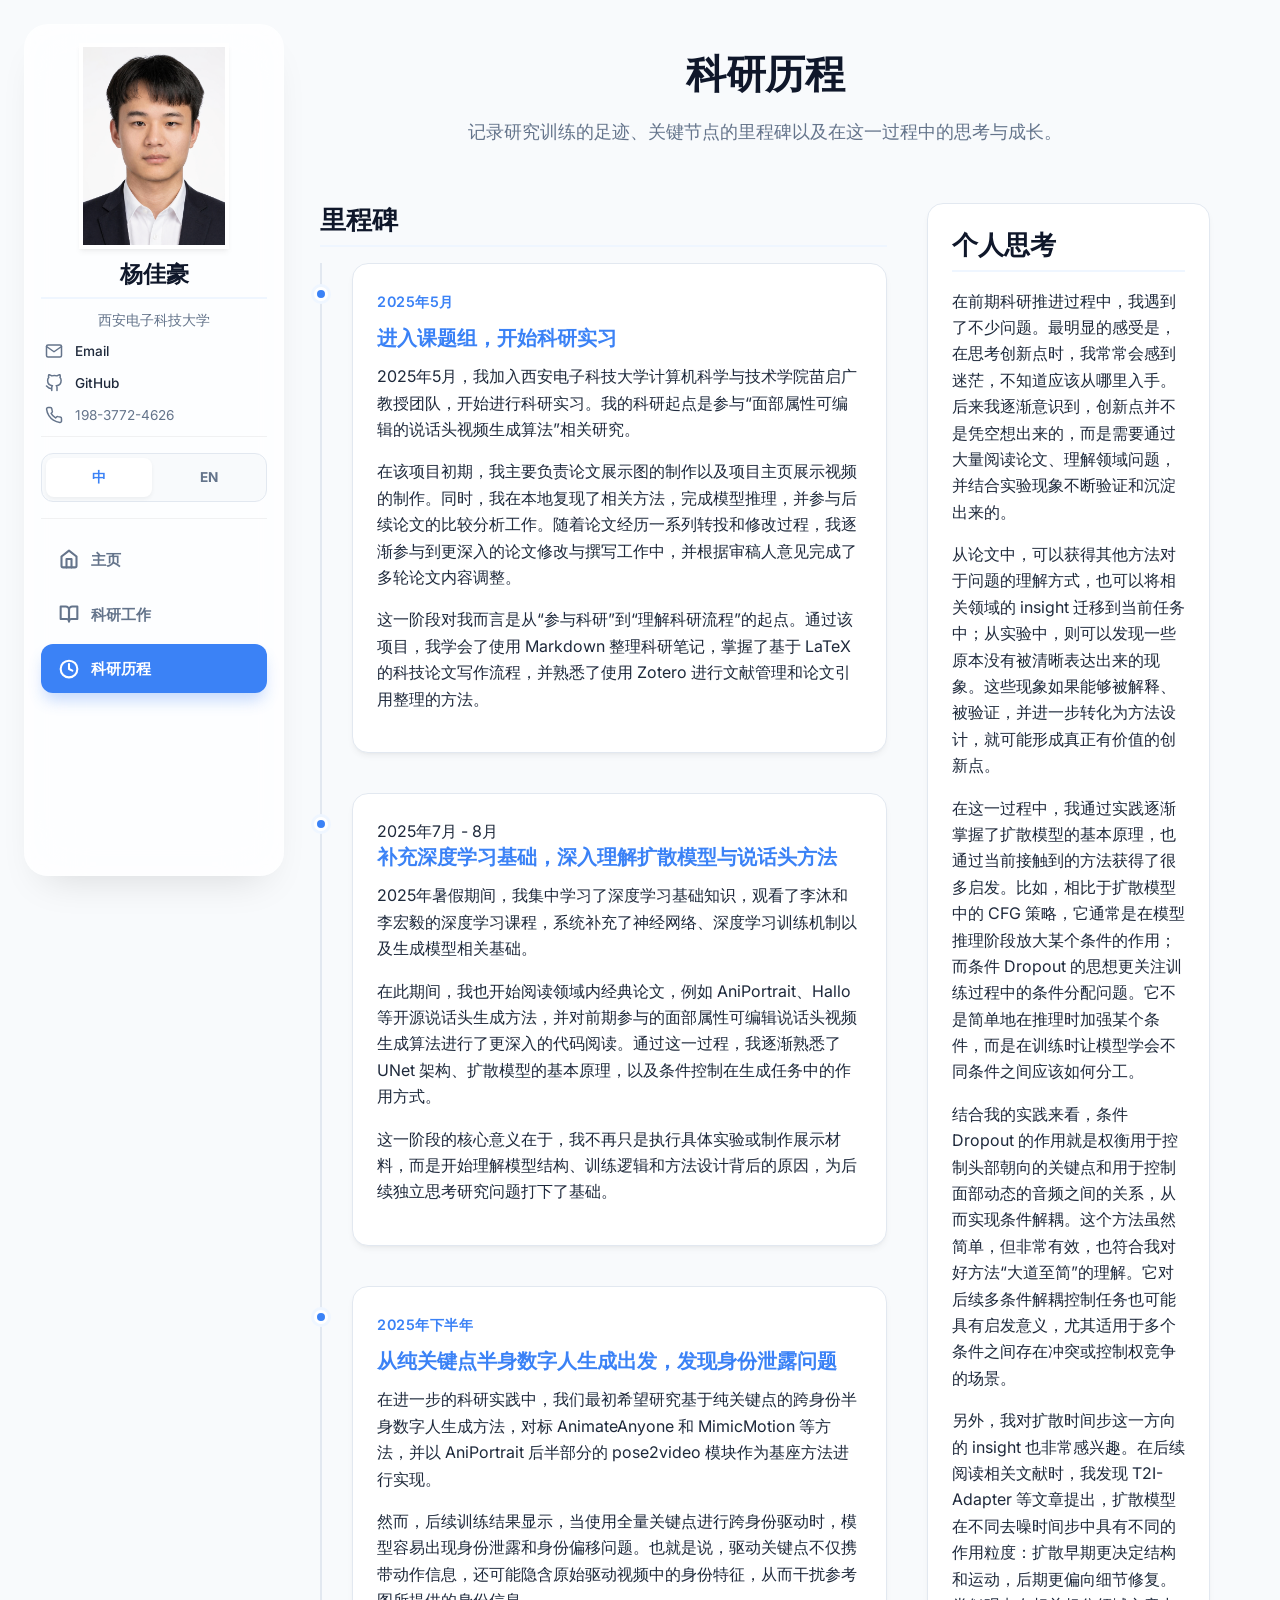
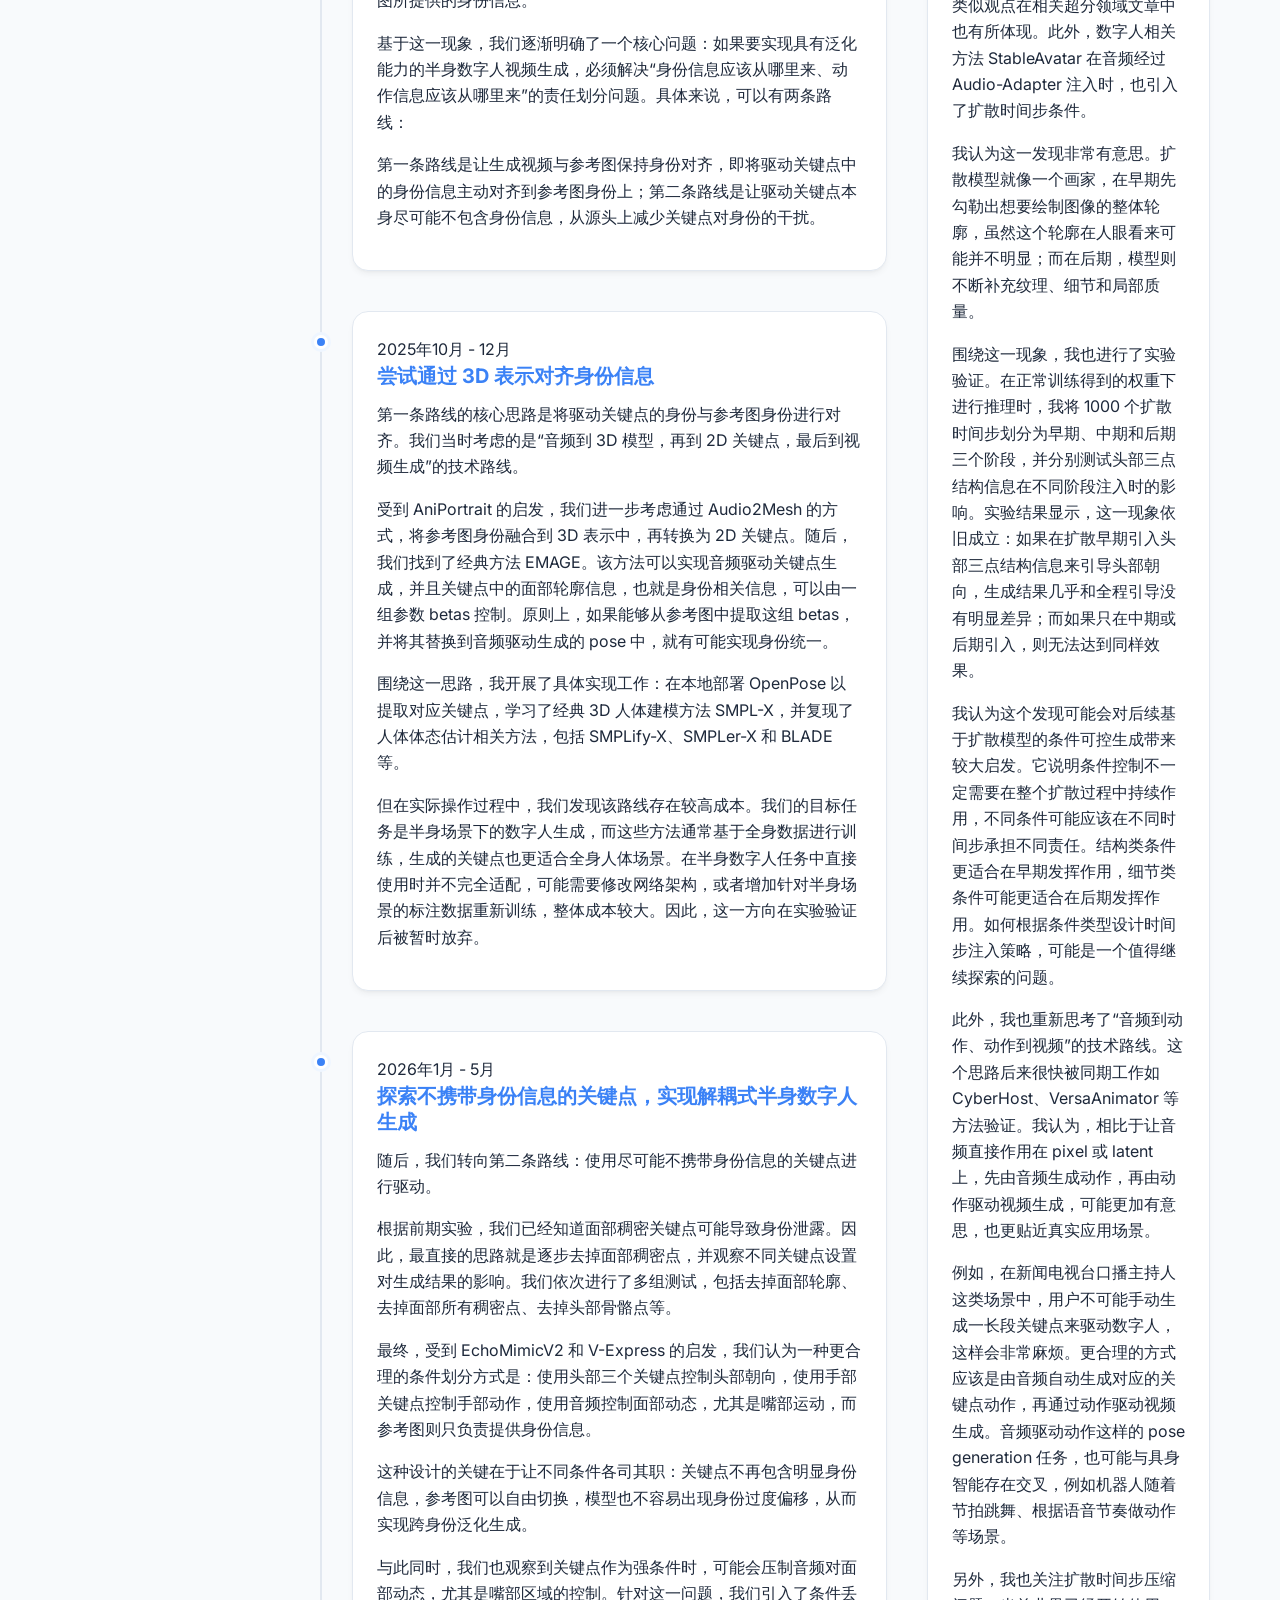
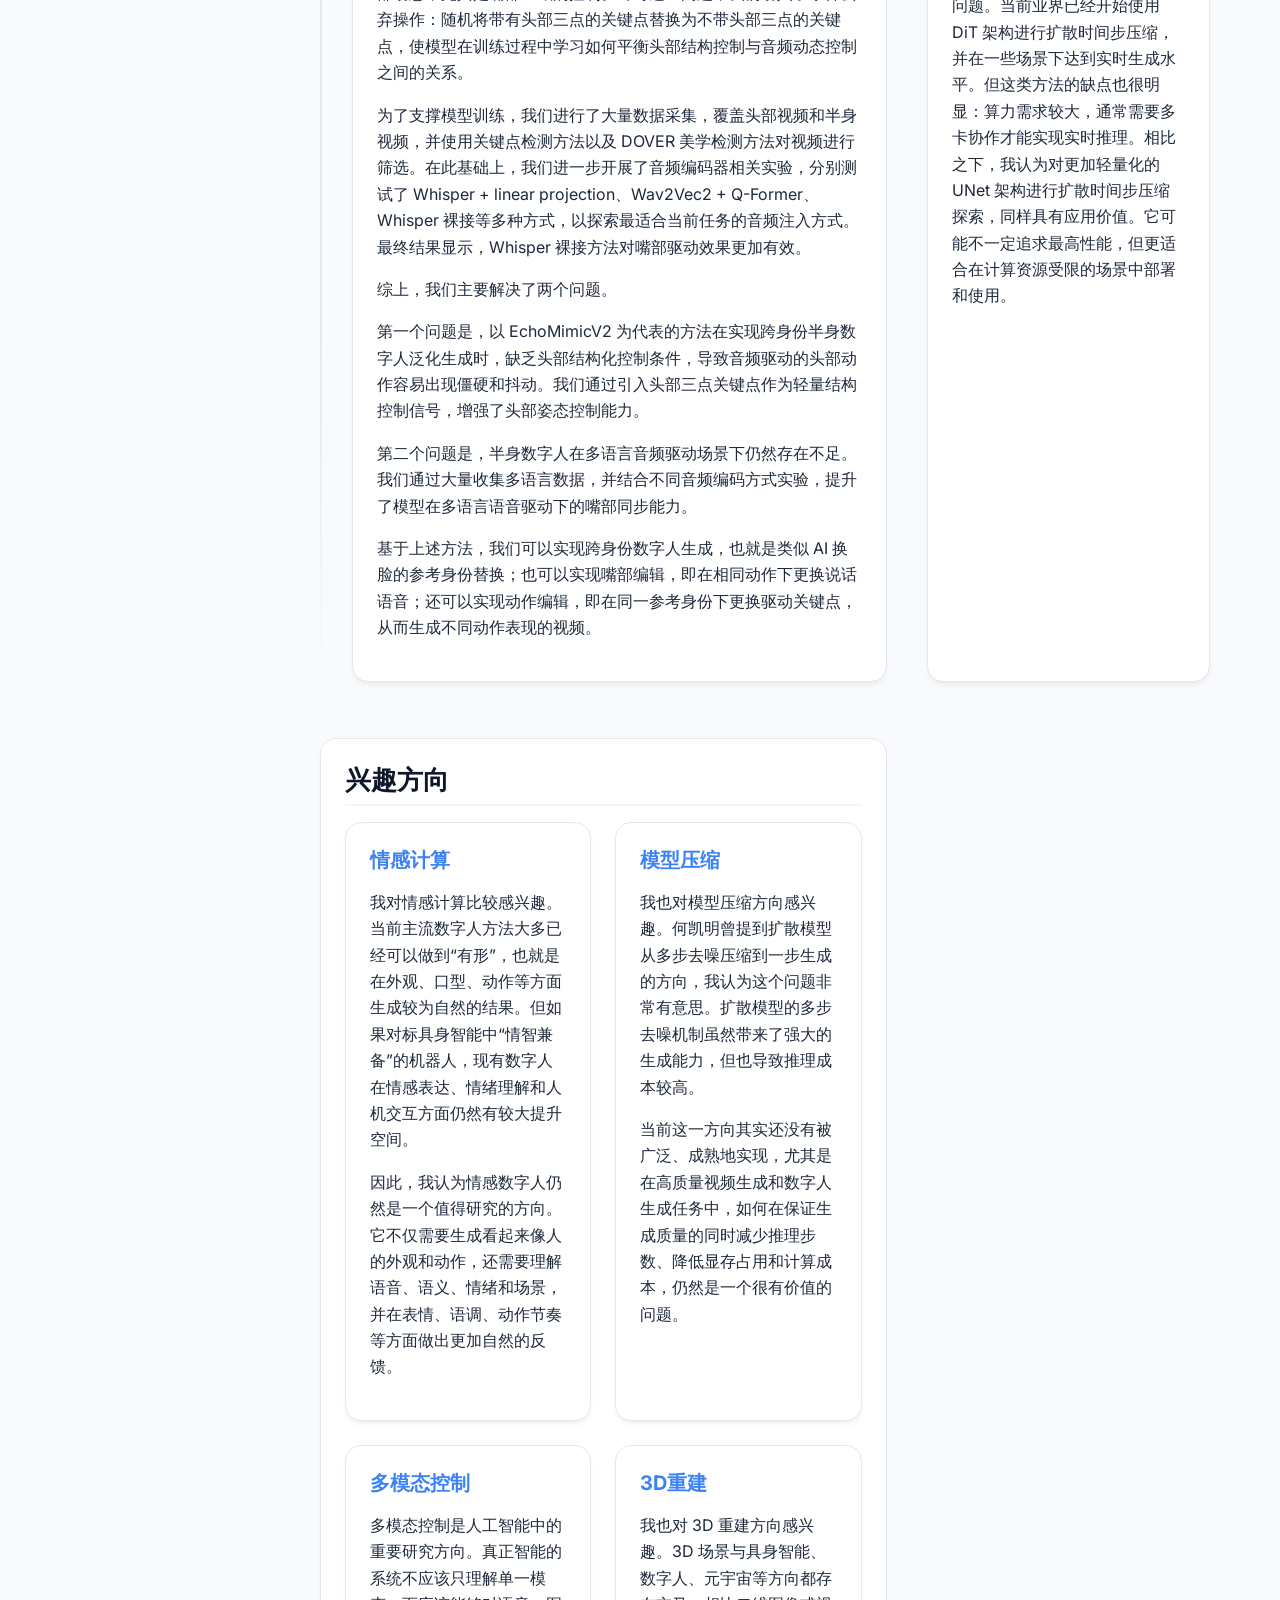
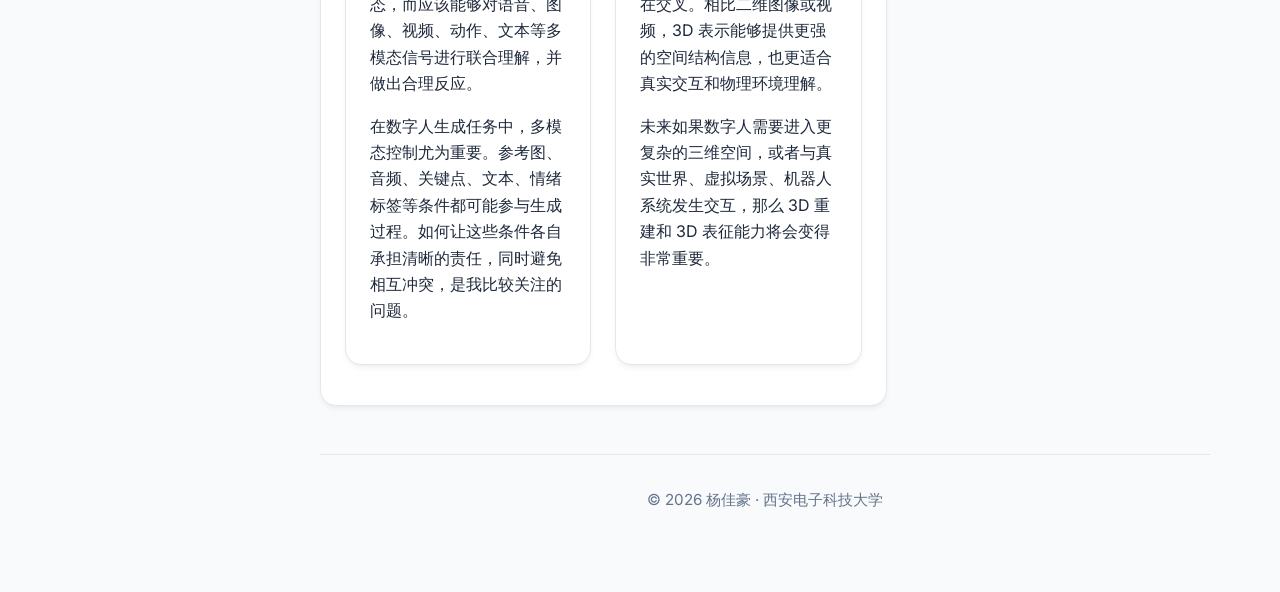
==== commit d09a57c7: "fix: change timeline-date div to time element for correct styling" ====
--- a/journey.html
+++ b/journey.html
@@ -102,10 +102,10 @@
             <div class="timeline-item">
               <div class="timeline-marker"></div>
               <div class="timeline-content card">
-                <div class="timeline-date">
+                <time>
                   <span lang="zh-CN">2025年5月</span>
                   <span lang="en">May 2025</span>
-                </div>
+                </time>
                 <h3 lang="zh-CN">进入课题组，开始科研实习</h3>
                 <h3 lang="en">Joined Research Group, Started Research Internship</h3>
                 <div lang="zh-CN">
@@ -148,10 +148,10 @@
             <div class="timeline-item">
               <div class="timeline-marker"></div>
               <div class="timeline-content card">
-                <div class="timeline-date">
+                <time>
                   <span lang="zh-CN">2025年下半年</span>
                   <span lang="en">Second Half of 2025</span>
-                </div>
+                </time>
                 <h3 lang="zh-CN">从纯关键点半身数字人生成出发，发现身份泄露问题</h3>
                 <h3 lang="en">Started from Pure Keypoint-based Half-body Generation, Discovered the Identity Leakage Problem</h3>
                 <div lang="zh-CN">
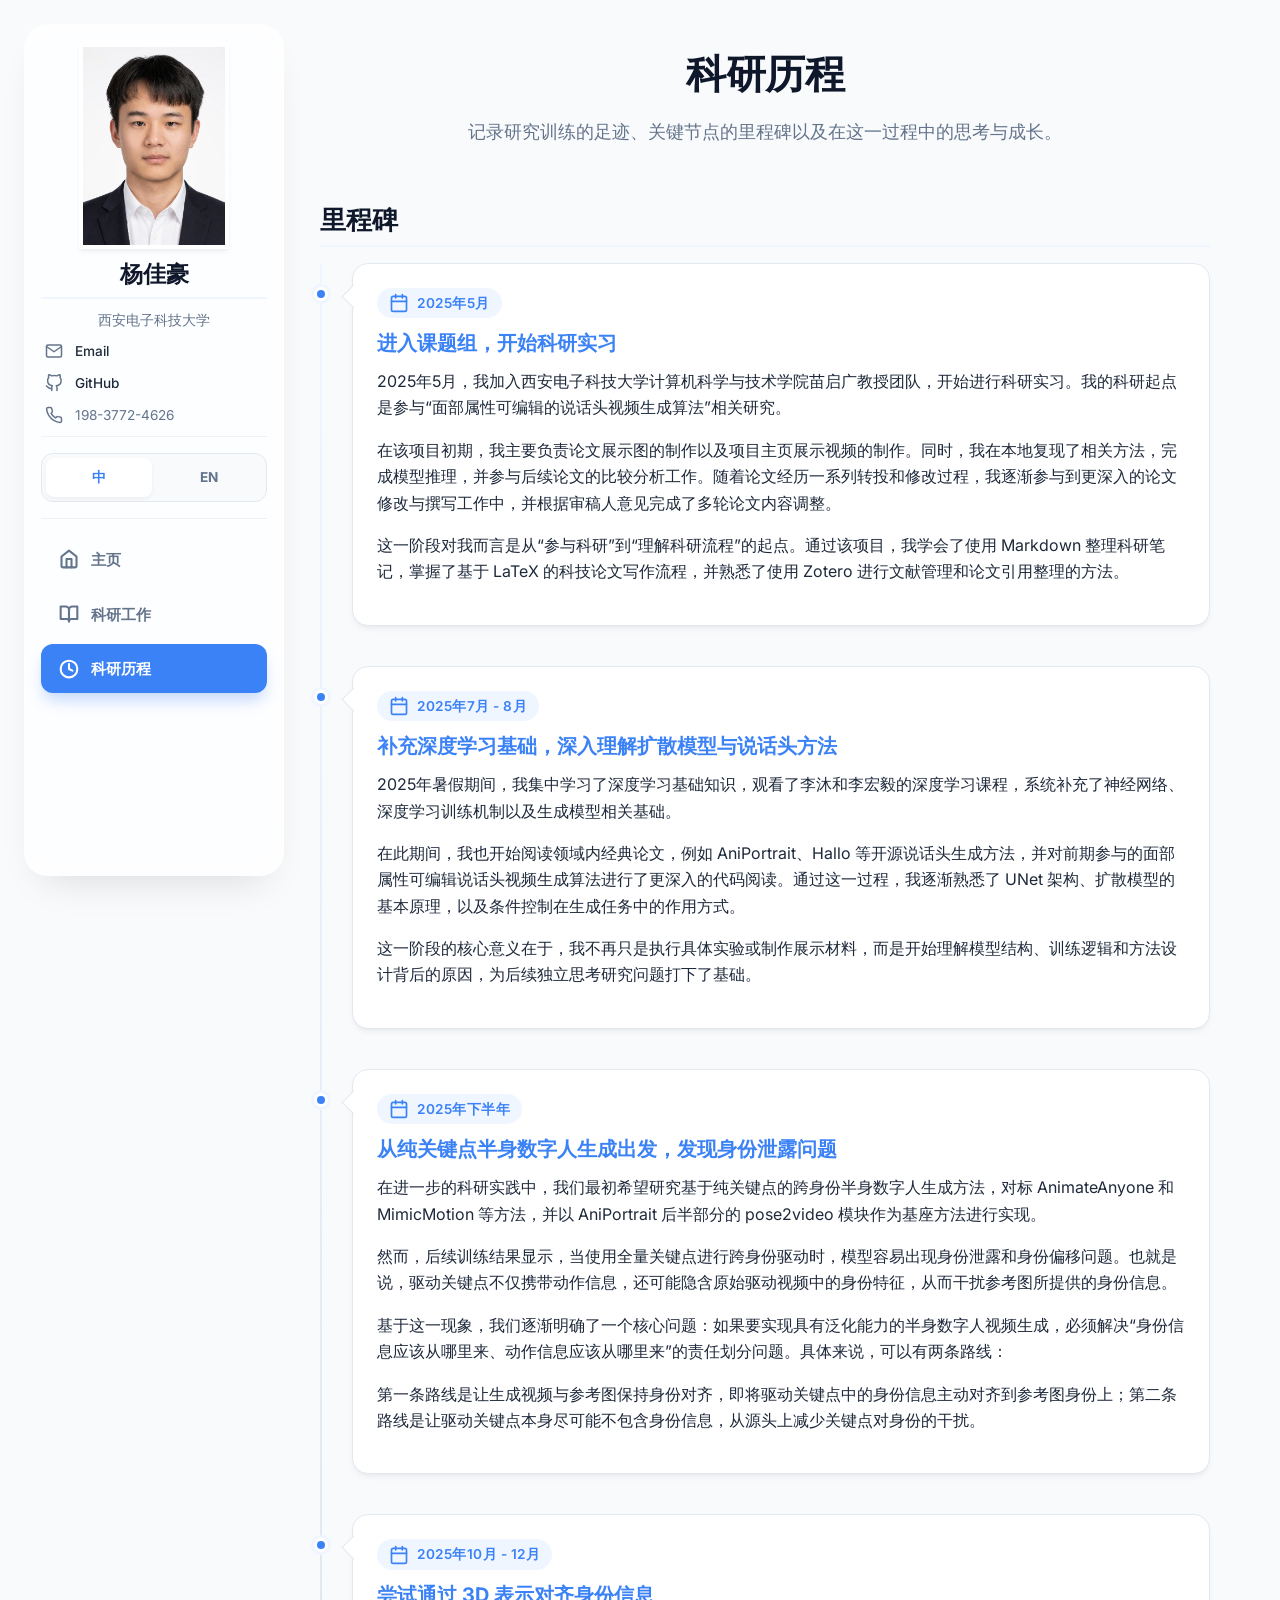
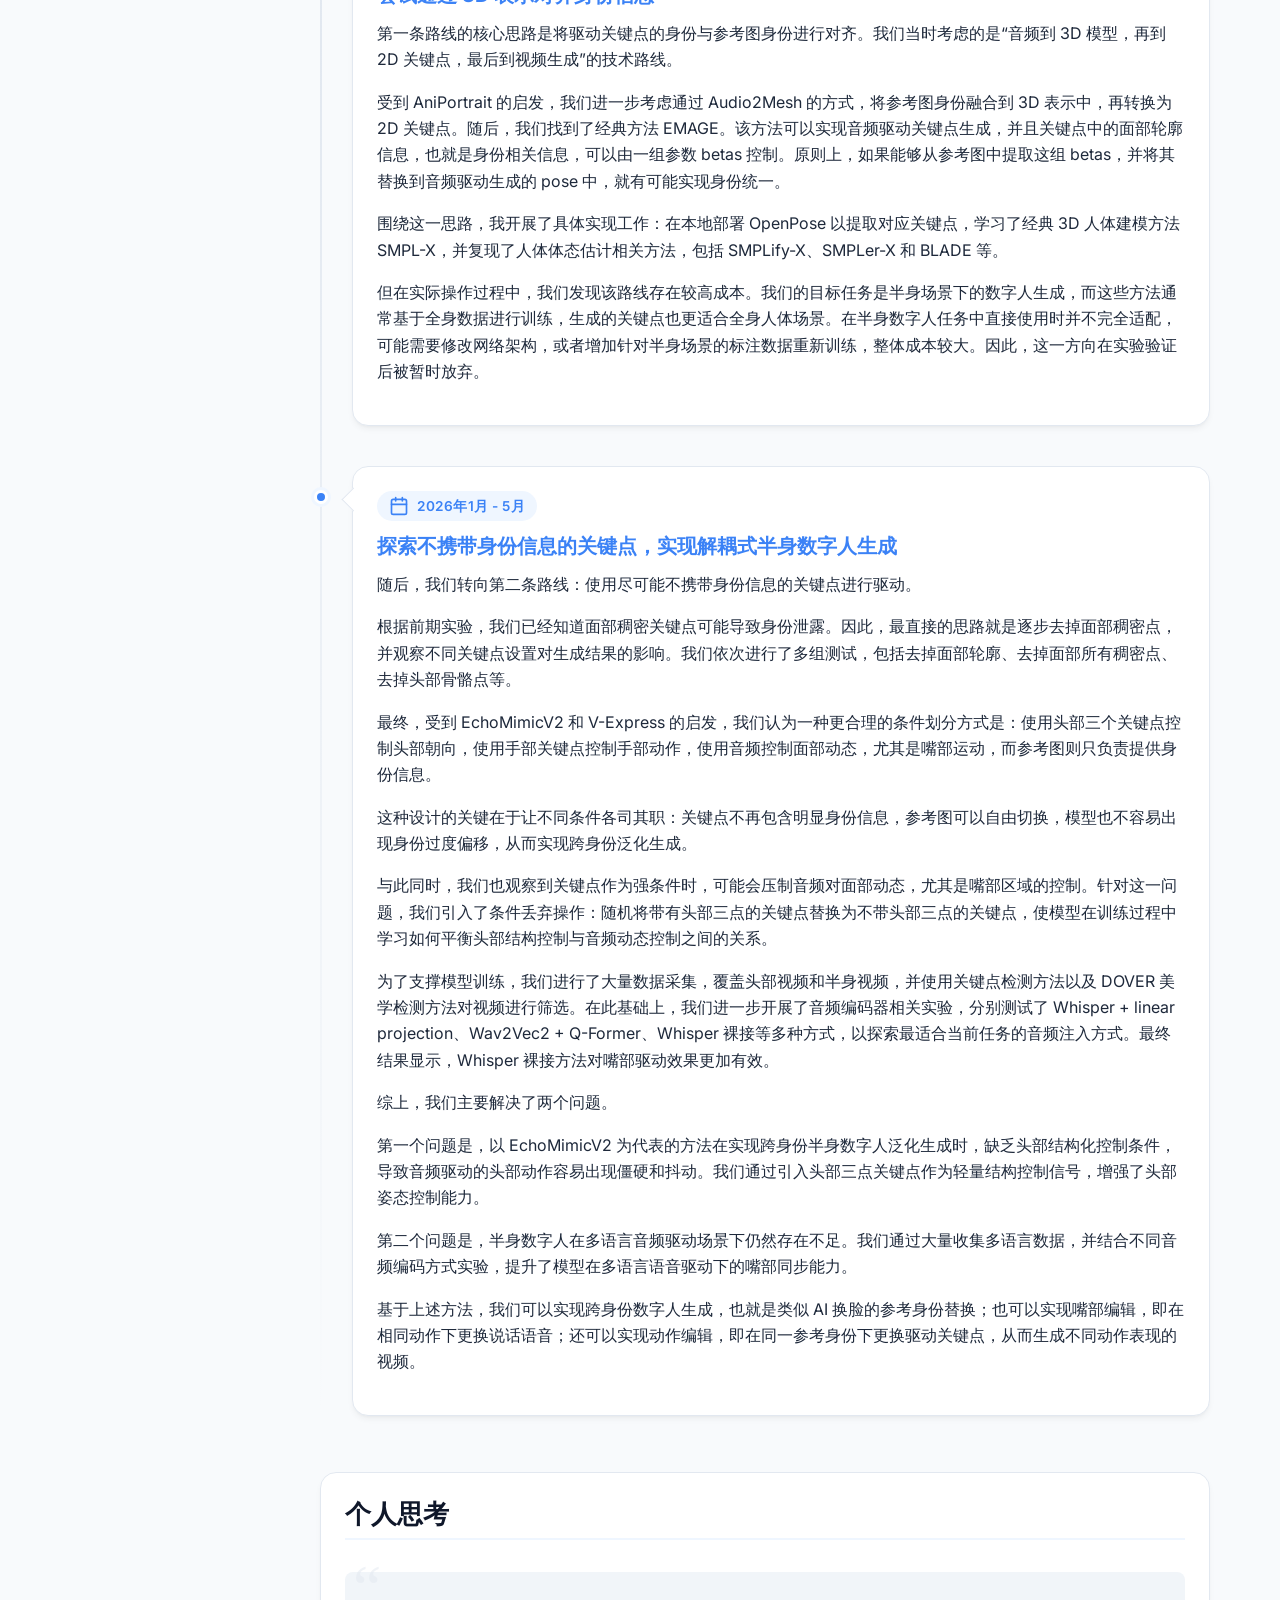
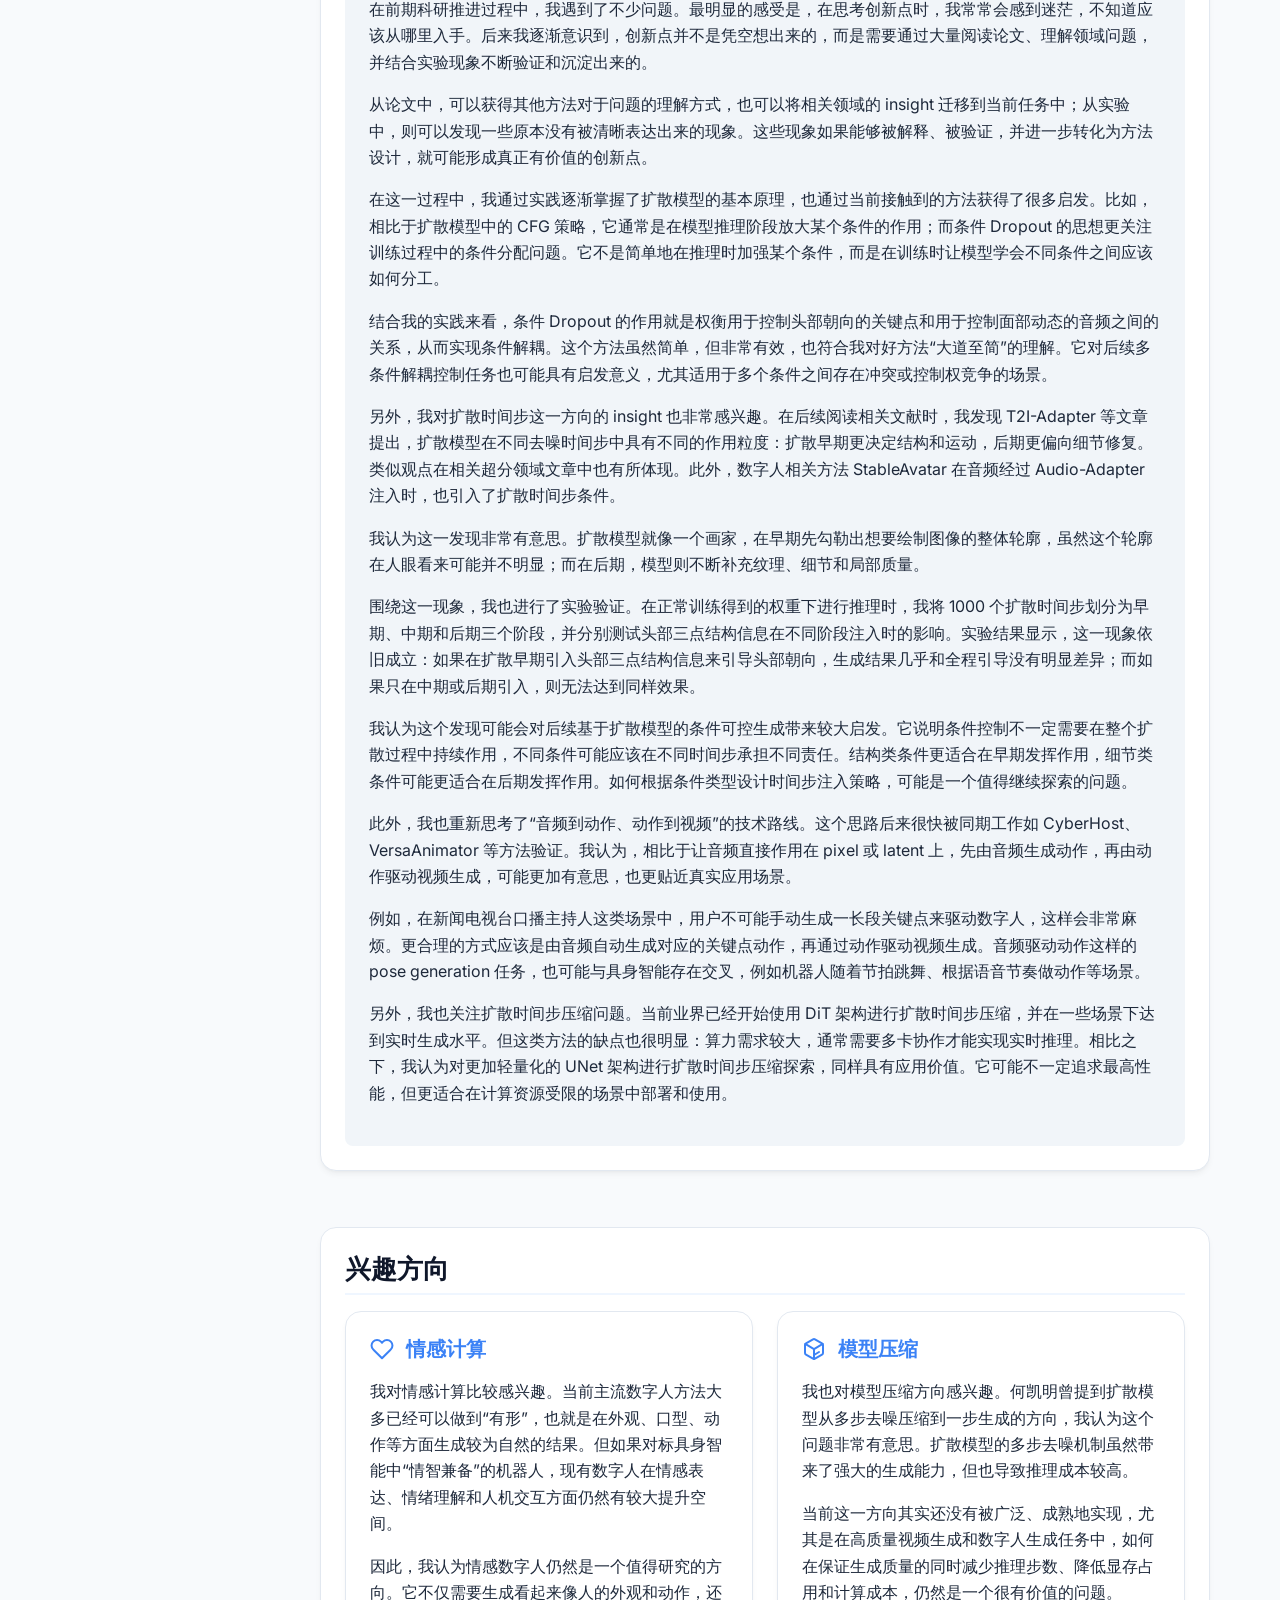
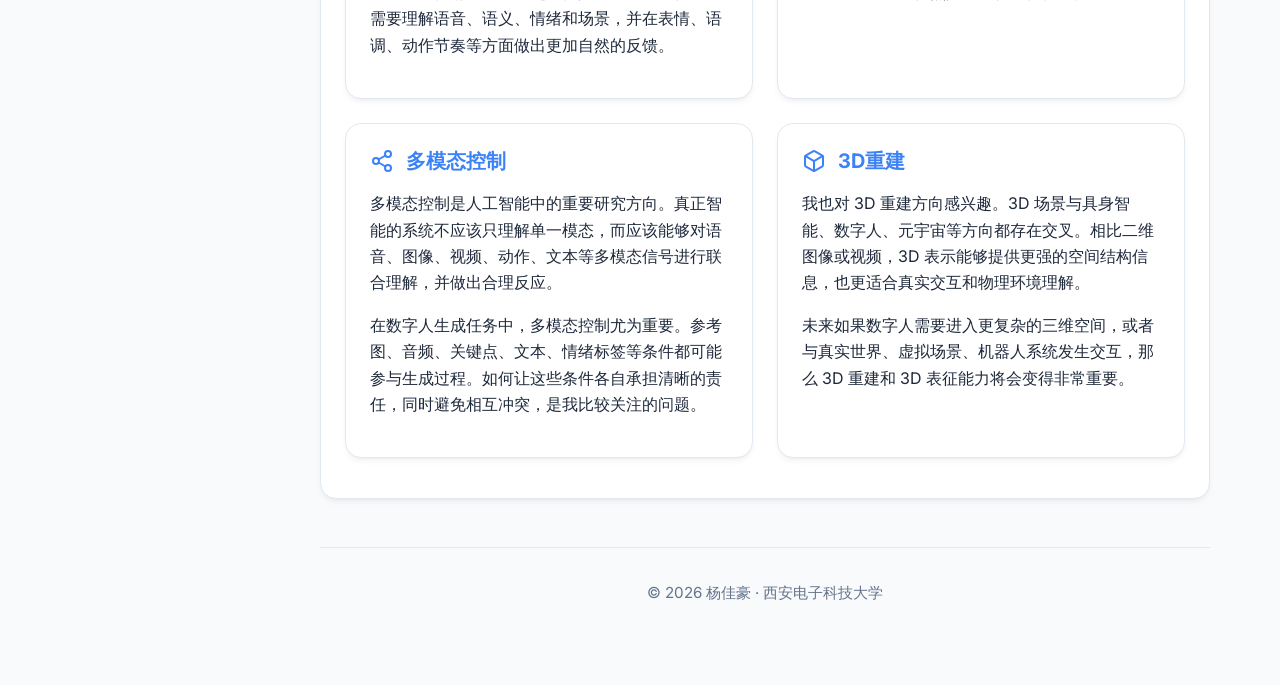
==== commit 91695b2f: "Optimize Journey panel UI and layout" ====
--- a/journey.html
+++ b/journey.html
@@ -101,8 +101,9 @@
             <!-- Item 1 -->
             <div class="timeline-item">
               <div class="timeline-marker"></div>
-              <div class="timeline-content card">
-                <time>
+              <div class="timeline-content card hover-card">
+                <time>
+                  <svg viewBox="0 0 24 24" fill="none" stroke="currentColor" stroke-width="2" stroke-linecap="round" stroke-linejoin="round"><rect x="3" y="4" width="18" height="18" rx="2" ry="2"></rect><line x1="16" y1="2" x2="16" y2="6"></line><line x1="8" y1="2" x2="8" y2="6"></line><line x1="3" y1="10" x2="21" y2="10"></line></svg>
                   <span lang="zh-CN">2025年5月</span>
                   <span lang="en">May 2025</span>
                 </time>
@@ -124,11 +125,12 @@
             <!-- Item 2 -->
             <div class="timeline-item">
               <div class="timeline-marker"></div>
-              <div class="timeline-content card">
-                <div class="timeline-date">
+              <div class="timeline-content card hover-card">
+                <time>
+                  <svg viewBox="0 0 24 24" fill="none" stroke="currentColor" stroke-width="2" stroke-linecap="round" stroke-linejoin="round"><rect x="3" y="4" width="18" height="18" rx="2" ry="2"></rect><line x1="16" y1="2" x2="16" y2="6"></line><line x1="8" y1="2" x2="8" y2="6"></line><line x1="3" y1="10" x2="21" y2="10"></line></svg>
                   <span lang="zh-CN">2025年7月 - 8月</span>
                   <span lang="en">Jul - Aug 2025</span>
-                </div>
+                </time>
                 <h3 lang="zh-CN">补充深度学习基础，深入理解扩散模型与说话头方法</h3>
                 <h3 lang="en">Supplemented Deep Learning Basics, Deeply Understood Diffusion Models and Talking Head Methods</h3>
                 <div lang="zh-CN">
@@ -147,8 +149,9 @@
             <!-- Item 3 -->
             <div class="timeline-item">
               <div class="timeline-marker"></div>
-              <div class="timeline-content card">
-                <time>
+              <div class="timeline-content card hover-card">
+                <time>
+                  <svg viewBox="0 0 24 24" fill="none" stroke="currentColor" stroke-width="2" stroke-linecap="round" stroke-linejoin="round"><rect x="3" y="4" width="18" height="18" rx="2" ry="2"></rect><line x1="16" y1="2" x2="16" y2="6"></line><line x1="8" y1="2" x2="8" y2="6"></line><line x1="3" y1="10" x2="21" y2="10"></line></svg>
                   <span lang="zh-CN">2025年下半年</span>
                   <span lang="en">Second Half of 2025</span>
                 </time>
@@ -172,11 +175,12 @@
             <!-- Item 4 -->
             <div class="timeline-item">
               <div class="timeline-marker"></div>
-              <div class="timeline-content card">
-                <div class="timeline-date">
+              <div class="timeline-content card hover-card">
+                <time>
+                  <svg viewBox="0 0 24 24" fill="none" stroke="currentColor" stroke-width="2" stroke-linecap="round" stroke-linejoin="round"><rect x="3" y="4" width="18" height="18" rx="2" ry="2"></rect><line x1="16" y1="2" x2="16" y2="6"></line><line x1="8" y1="2" x2="8" y2="6"></line><line x1="3" y1="10" x2="21" y2="10"></line></svg>
                   <span lang="zh-CN">2025年10月 - 12月</span>
                   <span lang="en">Oct - Dec 2025</span>
-                </div>
+                </time>
                 <h3 lang="zh-CN">尝试通过 3D 表示对齐身份信息</h3>
                 <h3 lang="en">Attempted to Align Identity Information via 3D Representations</h3>
                 <div lang="zh-CN">
@@ -197,11 +201,12 @@
             <!-- Item 5 -->
             <div class="timeline-item">
               <div class="timeline-marker"></div>
-              <div class="timeline-content card">
-                <div class="timeline-date">
+              <div class="timeline-content card hover-card">
+                <time>
+                  <svg viewBox="0 0 24 24" fill="none" stroke="currentColor" stroke-width="2" stroke-linecap="round" stroke-linejoin="round"><rect x="3" y="4" width="18" height="18" rx="2" ry="2"></rect><line x1="16" y1="2" x2="16" y2="6"></line><line x1="8" y1="2" x2="8" y2="6"></line><line x1="3" y1="10" x2="21" y2="10"></line></svg>
                   <span lang="zh-CN">2026年1月 - 5月</span>
                   <span lang="en">Jan - May 2026</span>
-                </div>
+                </time>
                 <h3 lang="zh-CN">探索不携带身份信息的关键点，实现解耦式半身数字人生成</h3>
                 <h3 lang="en">Explored Identity-Free Keypoints, Achieved Decoupled Half-body Generation</h3>
                 <div lang="zh-CN">
@@ -235,10 +240,10 @@
         </section>
 
         <!-- Personal Reflections -->
-        <section class="card">
+        <section class="card hover-card">
           <h2 lang="zh-CN">个人思考</h2>
           <h2 lang="en">Personal Reflections</h2>
-          <div lang="zh-CN">
+          <div lang="zh-CN" class="reflection-content">
             <p>在前期科研推进过程中，我遇到了不少问题。最明显的感受是，在思考创新点时，我常常会感到迷茫，不知道应该从哪里入手。后来我逐渐意识到，创新点并不是凭空想出来的，而是需要通过大量阅读论文、理解领域问题，并结合实验现象不断验证和沉淀出来的。</p>
             <p>从论文中，可以获得其他方法对于问题的理解方式，也可以将相关领域的 insight 迁移到当前任务中；从实验中，则可以发现一些原本没有被清晰表达出来的现象。这些现象如果能够被解释、被验证，并进一步转化为方法设计，就可能形成真正有价值的创新点。</p>
             <p>在这一过程中，我通过实践逐渐掌握了扩散模型的基本原理，也通过当前接触到的方法获得了很多启发。比如，相比于扩散模型中的 CFG 策略，它通常是在模型推理阶段放大某个条件的作用；而条件 Dropout 的思想更关注训练过程中的条件分配问题。它不是简单地在推理时加强某个条件，而是在训练时让模型学会不同条件之间应该如何分工。</p>
@@ -251,7 +256,7 @@
             <p>例如，在新闻电视台口播主持人这类场景中，用户不可能手动生成一长段关键点来驱动数字人，这样会非常麻烦。更合理的方式应该是由音频自动生成对应的关键点动作，再通过动作驱动视频生成。音频驱动动作这样的 pose generation 任务，也可能与具身智能存在交叉，例如机器人随着节拍跳舞、根据语音节奏做动作等场景。</p>
             <p>另外，我也关注扩散时间步压缩问题。当前业界已经开始使用 DiT 架构进行扩散时间步压缩，并在一些场景下达到实时生成水平。但这类方法的缺点也很明显：算力需求较大，通常需要多卡协作才能实现实时推理。相比之下，我认为对更加轻量化的 UNet 架构进行扩散时间步压缩探索，同样具有应用价值。它可能不一定追求最高性能，但更适合在计算资源受限的场景中部署和使用。</p>
           </div>
-          <div lang="en">
+          <div lang="en" class="reflection-content">
             <p>During the early stages of research, I encountered many problems. My most obvious feeling was that when thinking about innovative points, I often felt confused, not knowing where to start. Later, I gradually realized that innovative points are not thought up out of thin air, but need to be constantly verified and accumulated through extensive reading of papers, understanding domain problems, and combining with experimental phenomena.</p>
             <p>From papers, you can get how other methods understand the problem, and you can also transfer insights from related fields to the current task; from experiments, you can discover some phenomena that were not clearly expressed originally. If these phenomena can be explained, verified, and further transformed into method designs, they may form truly valuable innovative points.</p>
             <p>During this process, through practice, I gradually mastered the basic principles of diffusion models and gained a lot of inspiration from the methods I am currently exposed to. For example, compared to the CFG strategy in diffusion models, which usually amplifies the effect of a certain condition during the model inference stage, the idea of condition Dropout pays more attention to the condition allocation problem during the training process. It doesn't simply strengthen a certain condition during inference, but lets the model learn how different conditions should divide the work during training.</p>
@@ -267,14 +272,19 @@
         </section>
 
         <!-- Research Interests -->
-        <section class="card">
+        <section class="card hover-card">
           <h2 lang="zh-CN">兴趣方向</h2>
           <h2 lang="en">Research Interests</h2>
           <div class="grid-layout" style="grid-template-columns: 1fr 1fr; gap: 1.5rem;">
             
-            <div class="card" style="margin-bottom: 0;">
-              <h3 lang="zh-CN">情感计算</h3>
-              <h3 lang="en">Affective Computing</h3>
+            <div class="card hover-card" style="margin-bottom: 0;">
+              <div class="research-card-header">
+                <svg viewBox="0 0 24 24" fill="none" stroke="currentColor" stroke-width="2" stroke-linecap="round" stroke-linejoin="round"><path d="M20.84 4.61a5.5 5.5 0 0 0-7.78 0L12 5.67l-1.06-1.06a5.5 5.5 0 0 0-7.78 7.78l1.06 1.06L12 21.23l7.78-7.78 1.06-1.06a5.5 5.5 0 0 0 0-7.78z"></path></svg>
+                <div>
+                  <h3 lang="zh-CN">情感计算</h3>
+                  <h3 lang="en">Affective Computing</h3>
+                </div>
+              </div>
               <div lang="zh-CN">
                 <p>我对情感计算比较感兴趣。当前主流数字人方法大多已经可以做到“有形”，也就是在外观、口型、动作等方面生成较为自然的结果。但如果对标具身智能中“情智兼备”的机器人，现有数字人在情感表达、情绪理解和人机交互方面仍然有较大提升空间。</p>
                 <p>因此，我认为情感数字人仍然是一个值得研究的方向。它不仅需要生成看起来像人的外观和动作，还需要理解语音、语义、情绪和场景，并在表情、语调、动作节奏等方面做出更加自然的反馈。</p>
@@ -285,9 +295,14 @@
               </div>
             </div>
 
-            <div class="card" style="margin-bottom: 0;">
-              <h3 lang="zh-CN">模型压缩</h3>
-              <h3 lang="en">Model Compression</h3>
+            <div class="card hover-card" style="margin-bottom: 0;">
+              <div class="research-card-header">
+                <svg viewBox="0 0 24 24" fill="none" stroke="currentColor" stroke-width="2" stroke-linecap="round" stroke-linejoin="round"><path d="M21 16V8a2 2 0 0 0-1-1.73l-7-4a2 2 0 0 0-2 0l-7 4A2 2 0 0 0 3 8v8a2 2 0 0 0 1 1.73l7 4a2 2 0 0 0 2 0l7-4A2 2 0 0 0 21 16z"></path><polyline points="3.27 6.96 12 12.01 20.73 6.96"></polyline><line x1="12" y1="22.08" x2="12" y2="12"></line><polyline points="12 12 12 18 17 15"></polyline></svg>
+                <div>
+                  <h3 lang="zh-CN">模型压缩</h3>
+                  <h3 lang="en">Model Compression</h3>
+                </div>
+              </div>
               <div lang="zh-CN">
                 <p>我也对模型压缩方向感兴趣。何凯明曾提到扩散模型从多步去噪压缩到一步生成的方向，我认为这个问题非常有意思。扩散模型的多步去噪机制虽然带来了强大的生成能力，但也导致推理成本较高。</p>
                 <p>当前这一方向其实还没有被广泛、成熟地实现，尤其是在高质量视频生成和数字人生成任务中，如何在保证生成质量的同时减少推理步数、降低显存占用和计算成本，仍然是一个很有价值的问题。</p>
@@ -298,9 +313,14 @@
               </div>
             </div>
 
-            <div class="card" style="margin-bottom: 0;">
-              <h3 lang="zh-CN">多模态控制</h3>
-              <h3 lang="en">Multimodal Control</h3>
+            <div class="card hover-card" style="margin-bottom: 0;">
+              <div class="research-card-header">
+                <svg viewBox="0 0 24 24" fill="none" stroke="currentColor" stroke-width="2" stroke-linecap="round" stroke-linejoin="round"><circle cx="18" cy="5" r="3"></circle><circle cx="6" cy="12" r="3"></circle><circle cx="18" cy="19" r="3"></circle><line x1="8.59" y1="13.51" x2="15.42" y2="17.49"></line><line x1="15.41" y1="6.51" x2="8.59" y2="10.49"></line></svg>
+                <div>
+                  <h3 lang="zh-CN">多模态控制</h3>
+                  <h3 lang="en">Multimodal Control</h3>
+                </div>
+              </div>
               <div lang="zh-CN">
                 <p>多模态控制是人工智能中的重要研究方向。真正智能的系统不应该只理解单一模态，而应该能够对语音、图像、视频、动作、文本等多模态信号进行联合理解，并做出合理反应。</p>
                 <p>在数字人生成任务中，多模态控制尤为重要。参考图、音频、关键点、文本、情绪标签等条件都可能参与生成过程。如何让这些条件各自承担清晰的责任，同时避免相互冲突，是我比较关注的问题。</p>
@@ -311,9 +331,14 @@
               </div>
             </div>
 
-            <div class="card" style="margin-bottom: 0;">
-              <h3 lang="zh-CN">3D重建</h3>
-              <h3 lang="en">3D Reconstruction</h3>
+            <div class="card hover-card" style="margin-bottom: 0;">
+              <div class="research-card-header">
+                <svg viewBox="0 0 24 24" fill="none" stroke="currentColor" stroke-width="2" stroke-linecap="round" stroke-linejoin="round"><path d="M21 16V8a2 2 0 0 0-1-1.73l-7-4a2 2 0 0 0-2 0l-7 4A2 2 0 0 0 3 8v8a2 2 0 0 0 1 1.73l7 4a2 2 0 0 0 2 0l7-4A2 2 0 0 0 21 16z"></path><polyline points="3.27 6.96 12 12.01 20.73 6.96"></polyline><line x1="12" y1="22.08" x2="12" y2="12"></line></svg>
+                <div>
+                  <h3 lang="zh-CN">3D重建</h3>
+                  <h3 lang="en">3D Reconstruction</h3>
+                </div>
+              </div>
               <div lang="zh-CN">
                 <p>我也对 3D 重建方向感兴趣。3D 场景与具身智能、数字人、元宇宙等方向都存在交叉。相比二维图像或视频，3D 表示能够提供更强的空间结构信息，也更适合真实交互和物理环境理解。</p>
                 <p>未来如果数字人需要进入更复杂的三维空间，或者与真实世界、虚拟场景、机器人系统发生交互，那么 3D 重建和 3D 表征能力将会变得非常重要。</p>
--- a/assets/css/style.css
+++ b/assets/css/style.css
@@ -614,8 +614,8 @@
 
 /* Journey Layout */
 .journey-container {
-  display: grid;
-  grid-template-columns: 2fr 1fr;
+  display: flex;
+  flex-direction: column;
   gap: 2.5rem;
 }
 
@@ -631,7 +631,7 @@
   top: 0;
   bottom: 0;
   width: 2px;
-  background: linear-gradient(to bottom, var(--color-border) 0%, var(--color-border) 90%, transparent 100%);
+  background: linear-gradient(to bottom, var(--color-accent-light) 0%, var(--color-border) 50%, transparent 100%);
 }
 
 .timeline-item {
@@ -654,20 +654,90 @@
   border: 3px solid var(--color-paper);
   box-shadow: 0 0 0 3px var(--color-accent-light);
   z-index: 2;
+  transition: all 0.3s cubic-bezier(0.4, 0, 0.2, 1);
+}
+
+.timeline-item:hover .timeline-marker {
+  background: var(--color-paper);
+  border-color: var(--color-accent);
+  box-shadow: 0 0 0 4px var(--color-accent-light), 0 0 12px rgba(59, 130, 246, 0.4);
+  transform: scale(1.2);
 }
 
 .timeline-content {
   padding: 1.5rem;
+  position: relative;
+}
+
+.timeline-content::before {
+  content: '';
+  position: absolute;
+  left: -0.5rem;
+  top: 1.5rem;
+  width: 1rem;
+  height: 1rem;
+  background: var(--color-paper);
+  border-left: 1px solid var(--color-border);
+  border-bottom: 1px solid var(--color-border);
+  transform: rotate(45deg);
+  transition: var(--transition);
+  z-index: 1;
+}
+
+.timeline-item:hover .timeline-content::before {
+  border-color: #cbd5e1;
 }
 
 .timeline-content time {
-  display: inline-block;
+  display: inline-flex;
+  align-items: center;
+  gap: 0.5rem;
   font-weight: 600;
   color: var(--color-accent);
   margin-bottom: 0.75rem;
-  font-size: 0.9rem;
+  font-size: 0.85rem;
   text-transform: uppercase;
   letter-spacing: 0.5px;
+  background: var(--color-accent-light);
+  padding: 0.25rem 0.75rem;
+  border-radius: 999px;
+}
+
+.reflection-content {
+  position: relative;
+  padding: 1.5rem;
+  background: var(--color-soft);
+  border-radius: var(--radius-sm);
+  margin-top: 1rem;
+}
+
+.reflection-content::before {
+  content: '“';
+  position: absolute;
+  left: 0.5rem;
+  top: -1rem;
+  font-size: 4rem;
+  color: var(--color-border);
+  font-family: Georgia, serif;
+  line-height: 1;
+  opacity: 0.5;
+}
+
+.research-card-header {
+  display: flex;
+  align-items: center;
+  gap: 0.75rem;
+  margin-bottom: 1rem;
+}
+
+.research-card-header h3 {
+  margin-bottom: 0;
+}
+
+.research-card-header svg {
+  width: 1.5rem;
+  height: 1.5rem;
+  color: var(--color-accent);
 }
 
 .timeline-content h3 {
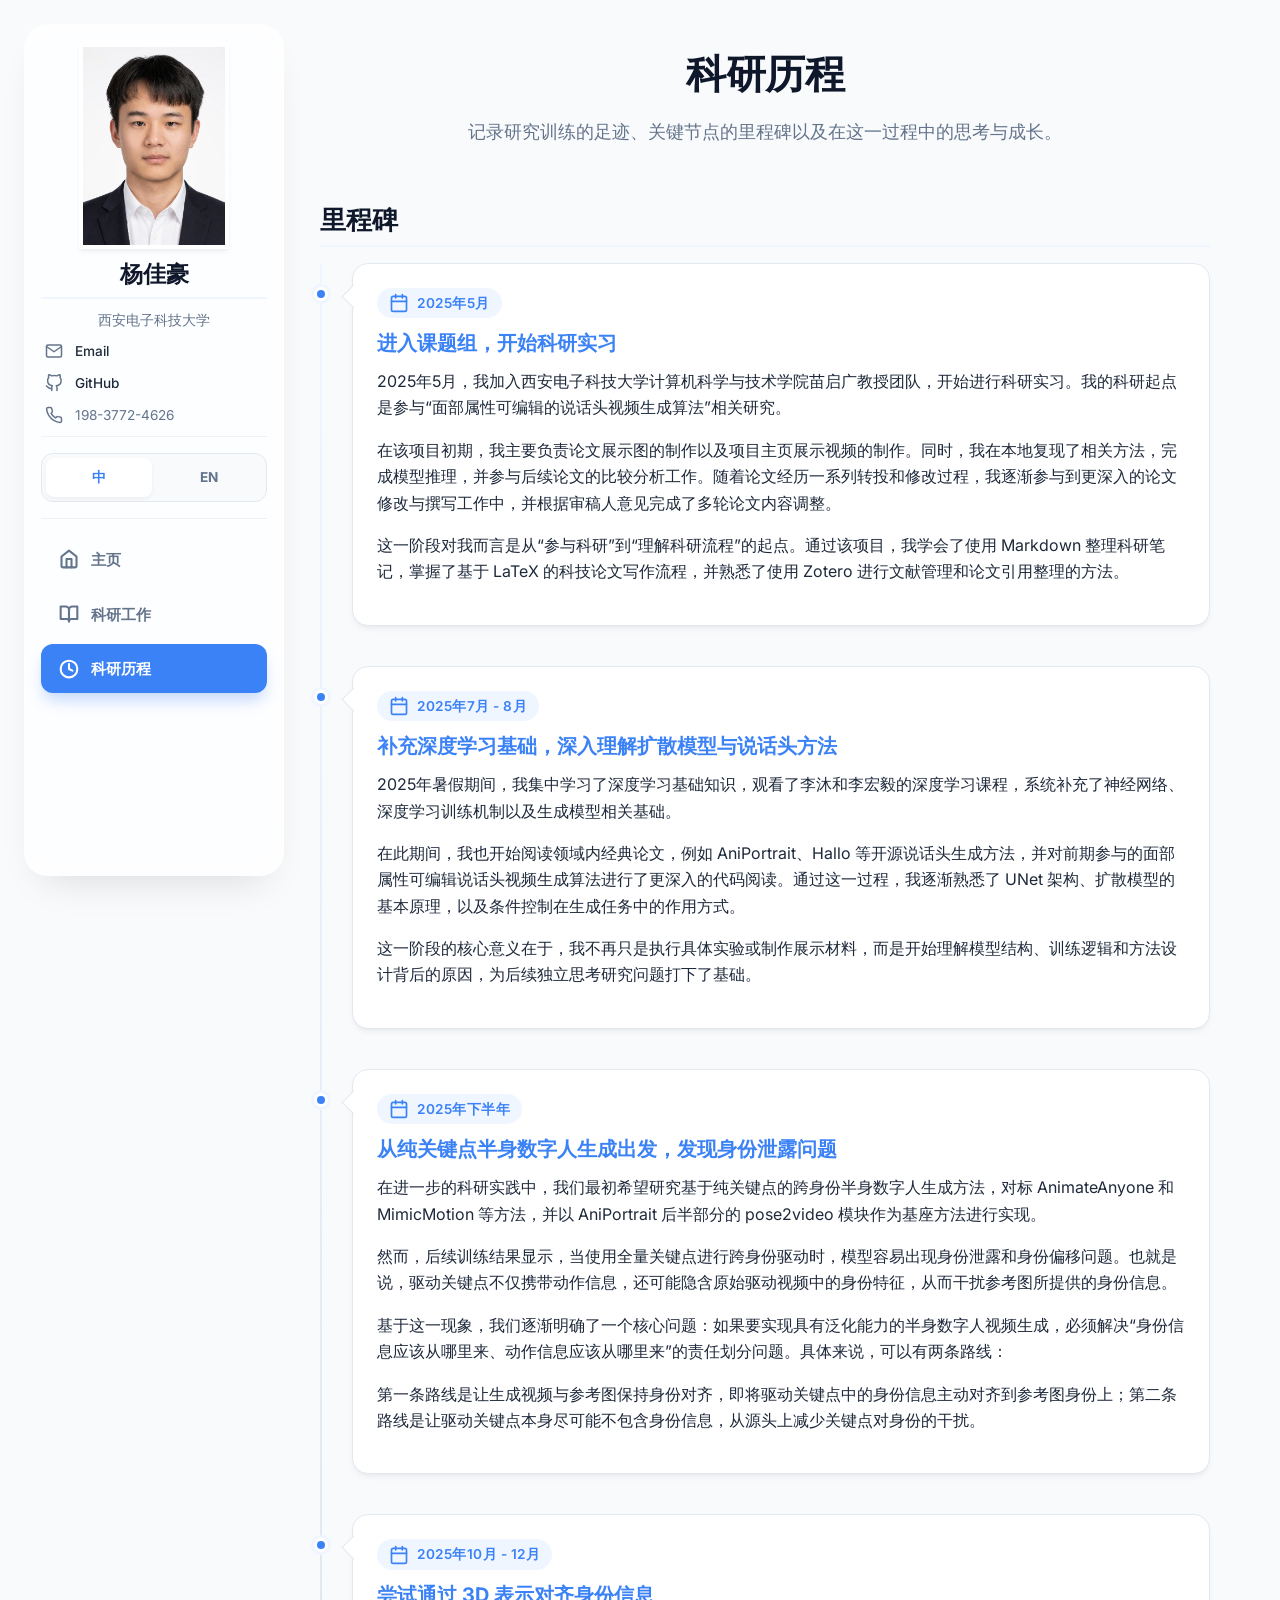
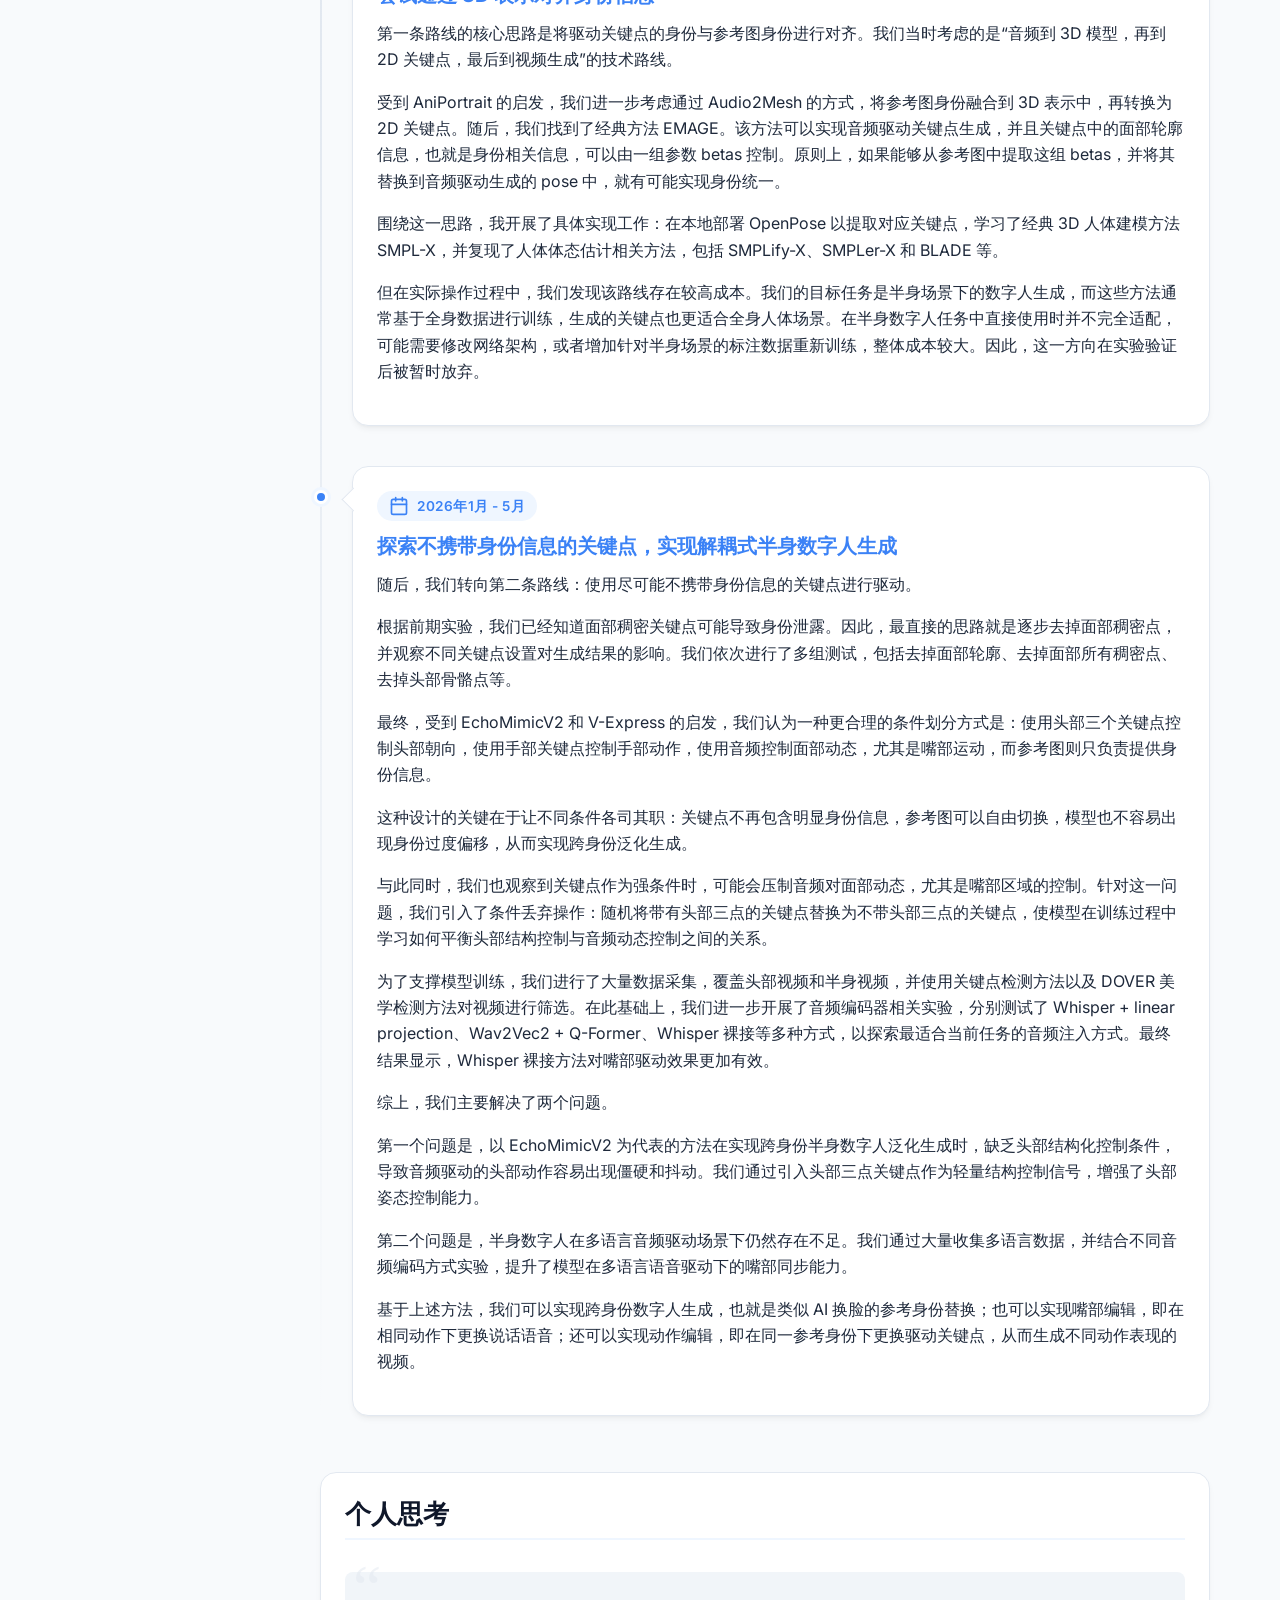
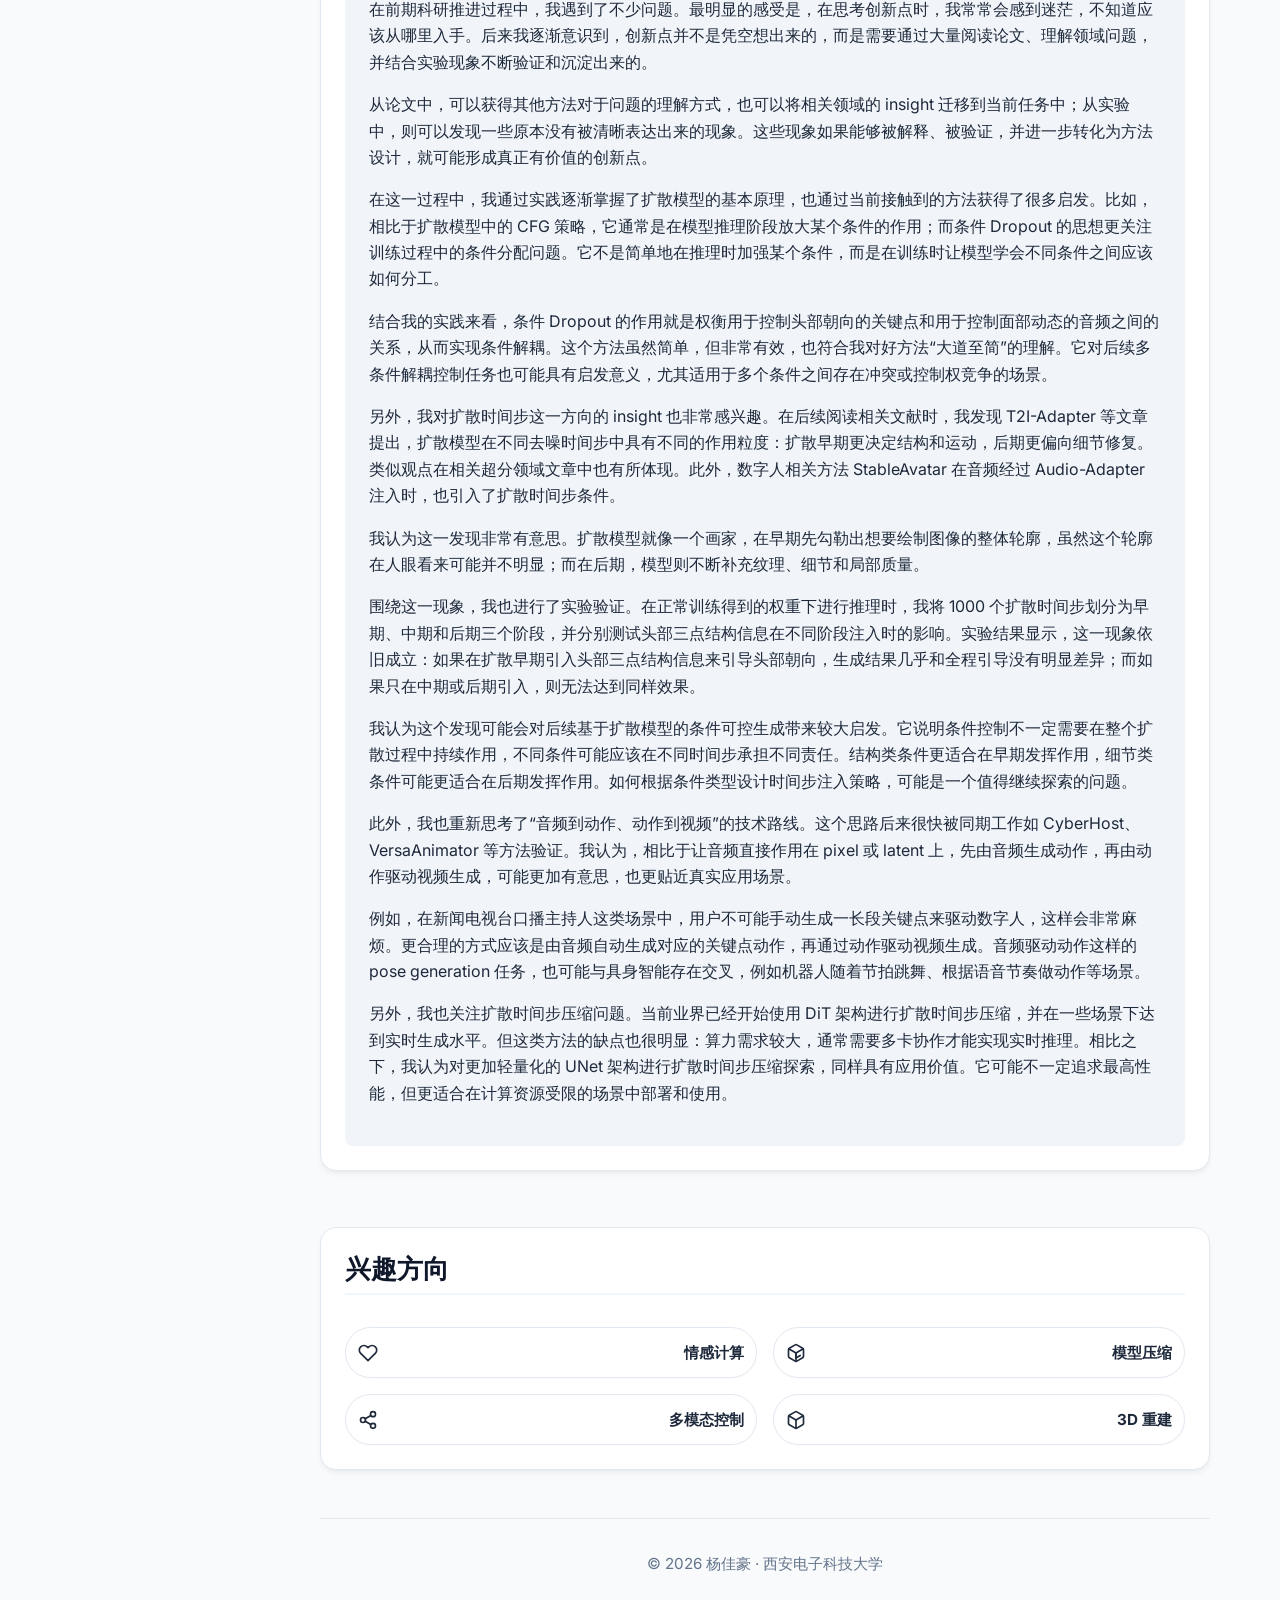
==== commit b04a90d2: "精简科研历程中的兴趣方向部分" ====
--- a/journey.html
+++ b/journey.html
@@ -275,81 +275,24 @@
         <section class="card hover-card">
           <h2 lang="zh-CN">兴趣方向</h2>
           <h2 lang="en">Research Interests</h2>
-          <div class="grid-layout" style="grid-template-columns: 1fr 1fr; gap: 1.5rem;">
-            
-            <div class="card hover-card" style="margin-bottom: 0;">
-              <div class="research-card-header">
-                <svg viewBox="0 0 24 24" fill="none" stroke="currentColor" stroke-width="2" stroke-linecap="round" stroke-linejoin="round"><path d="M20.84 4.61a5.5 5.5 0 0 0-7.78 0L12 5.67l-1.06-1.06a5.5 5.5 0 0 0-7.78 7.78l1.06 1.06L12 21.23l7.78-7.78 1.06-1.06a5.5 5.5 0 0 0 0-7.78z"></path></svg>
-                <div>
-                  <h3 lang="zh-CN">情感计算</h3>
-                  <h3 lang="en">Affective Computing</h3>
-                </div>
-              </div>
-              <div lang="zh-CN">
-                <p>我对情感计算比较感兴趣。当前主流数字人方法大多已经可以做到“有形”，也就是在外观、口型、动作等方面生成较为自然的结果。但如果对标具身智能中“情智兼备”的机器人，现有数字人在情感表达、情绪理解和人机交互方面仍然有较大提升空间。</p>
-                <p>因此，我认为情感数字人仍然是一个值得研究的方向。它不仅需要生成看起来像人的外观和动作，还需要理解语音、语义、情绪和场景，并在表情、语调、动作节奏等方面做出更加自然的反馈。</p>
-              </div>
-              <div lang="en">
-                <p>I am relatively interested in affective computing. Currently, mainstream digital human methods can mostly achieve a "physical form," generating relatively natural results in appearance, lip sync, and movement. But if benchmarked against robots with both "emotion and intelligence" in embodied AI, existing digital humans still have a lot of room for improvement in emotion expression, emotion understanding, and human-computer interaction.</p>
-                <p>Therefore, I think affective digital humans are still a direction worth studying. It not only needs to generate human-like appearance and movement but also needs to understand speech, semantics, emotion, and context, and give more natural feedback in terms of expression, intonation, and motion rhythm.</p>
-              </div>
-            </div>
-
-            <div class="card hover-card" style="margin-bottom: 0;">
-              <div class="research-card-header">
-                <svg viewBox="0 0 24 24" fill="none" stroke="currentColor" stroke-width="2" stroke-linecap="round" stroke-linejoin="round"><path d="M21 16V8a2 2 0 0 0-1-1.73l-7-4a2 2 0 0 0-2 0l-7 4A2 2 0 0 0 3 8v8a2 2 0 0 0 1 1.73l7 4a2 2 0 0 0 2 0l7-4A2 2 0 0 0 21 16z"></path><polyline points="3.27 6.96 12 12.01 20.73 6.96"></polyline><line x1="12" y1="22.08" x2="12" y2="12"></line><polyline points="12 12 12 18 17 15"></polyline></svg>
-                <div>
-                  <h3 lang="zh-CN">模型压缩</h3>
-                  <h3 lang="en">Model Compression</h3>
-                </div>
-              </div>
-              <div lang="zh-CN">
-                <p>我也对模型压缩方向感兴趣。何凯明曾提到扩散模型从多步去噪压缩到一步生成的方向，我认为这个问题非常有意思。扩散模型的多步去噪机制虽然带来了强大的生成能力，但也导致推理成本较高。</p>
-                <p>当前这一方向其实还没有被广泛、成熟地实现，尤其是在高质量视频生成和数字人生成任务中，如何在保证生成质量的同时减少推理步数、降低显存占用和计算成本，仍然是一个很有价值的问题。</p>
-              </div>
-              <div lang="en">
-                <p>I am also interested in the direction of model compression. Kaiming He once mentioned the direction of diffusion models going from multi-step denoising compression to one-step generation. I think this problem is very interesting. While the multi-step denoising mechanism of diffusion models brings powerful generation capabilities, it also leads to higher inference costs.</p>
-                <p>This direction has not yet been widely and maturely implemented, especially in high-quality video generation and digital human generation tasks. How to reduce inference steps, lower VRAM usage, and reduce computational costs while ensuring generation quality remains a highly valuable problem.</p>
-              </div>
-            </div>
-
-            <div class="card hover-card" style="margin-bottom: 0;">
-              <div class="research-card-header">
-                <svg viewBox="0 0 24 24" fill="none" stroke="currentColor" stroke-width="2" stroke-linecap="round" stroke-linejoin="round"><circle cx="18" cy="5" r="3"></circle><circle cx="6" cy="12" r="3"></circle><circle cx="18" cy="19" r="3"></circle><line x1="8.59" y1="13.51" x2="15.42" y2="17.49"></line><line x1="15.41" y1="6.51" x2="8.59" y2="10.49"></line></svg>
-                <div>
-                  <h3 lang="zh-CN">多模态控制</h3>
-                  <h3 lang="en">Multimodal Control</h3>
-                </div>
-              </div>
-              <div lang="zh-CN">
-                <p>多模态控制是人工智能中的重要研究方向。真正智能的系统不应该只理解单一模态，而应该能够对语音、图像、视频、动作、文本等多模态信号进行联合理解，并做出合理反应。</p>
-                <p>在数字人生成任务中，多模态控制尤为重要。参考图、音频、关键点、文本、情绪标签等条件都可能参与生成过程。如何让这些条件各自承担清晰的责任，同时避免相互冲突，是我比较关注的问题。</p>
-              </div>
-              <div lang="en">
-                <p>Multimodal control is an important research direction in artificial intelligence. A truly intelligent system shouldn't just understand a single modality but should be able to jointly understand multimodal signals like speech, image, video, motion, and text, and react reasonably.</p>
-                <p>In digital human generation tasks, multimodal control is particularly important. Conditions like reference images, audio, keypoints, text, and emotion tags may all participate in the generation process. How to let these conditions take clear responsibilities while avoiding conflicts is a problem I am quite focused on.</p>
-              </div>
-            </div>
-
-            <div class="card hover-card" style="margin-bottom: 0;">
-              <div class="research-card-header">
-                <svg viewBox="0 0 24 24" fill="none" stroke="currentColor" stroke-width="2" stroke-linecap="round" stroke-linejoin="round"><path d="M21 16V8a2 2 0 0 0-1-1.73l-7-4a2 2 0 0 0-2 0l-7 4A2 2 0 0 0 3 8v8a2 2 0 0 0 1 1.73l7 4a2 2 0 0 0 2 0l7-4A2 2 0 0 0 21 16z"></path><polyline points="3.27 6.96 12 12.01 20.73 6.96"></polyline><line x1="12" y1="22.08" x2="12" y2="12"></line></svg>
-                <div>
-                  <h3 lang="zh-CN">3D重建</h3>
-                  <h3 lang="en">3D Reconstruction</h3>
-                </div>
-              </div>
-              <div lang="zh-CN">
-                <p>我也对 3D 重建方向感兴趣。3D 场景与具身智能、数字人、元宇宙等方向都存在交叉。相比二维图像或视频，3D 表示能够提供更强的空间结构信息，也更适合真实交互和物理环境理解。</p>
-                <p>未来如果数字人需要进入更复杂的三维空间，或者与真实世界、虚拟场景、机器人系统发生交互，那么 3D 重建和 3D 表征能力将会变得非常重要。</p>
-              </div>
-              <div lang="en">
-                <p>I am also interested in 3D reconstruction. 3D scenes intersect with embodied AI, digital humans, and the metaverse. Compared to 2D images or videos, 3D representations can provide stronger spatial structural information and are more suitable for real interactions and physical environment understanding.</p>
-                <p>In the future, if digital humans need to enter more complex 3D spaces or interact with the real world, virtual scenes, or robot systems, 3D reconstruction and 3D representation capabilities will become extremely important.</p>
-              </div>
-            </div>
-
-          </div>
+          <ul class="highlight-tags" style="display: grid; grid-template-columns: 1fr 1fr; gap: 1rem; margin-top: 1rem;">
+            <li style="display: flex; align-items: center; gap: 0.5rem; padding: 0.75rem;">
+              <svg viewBox="0 0 24 24" fill="none" stroke="currentColor" stroke-width="2" stroke-linecap="round" stroke-linejoin="round" style="width: 20px; height: 20px;"><path d="M20.84 4.61a5.5 5.5 0 0 0-7.78 0L12 5.67l-1.06-1.06a5.5 5.5 0 0 0-7.78 7.78l1.06 1.06L12 21.23l7.78-7.78 1.06-1.06a5.5 5.5 0 0 0 0-7.78z"></path></svg>
+              <strong><span lang="zh-CN">情感计算</span><span lang="en">Affective Computing</span></strong>
+            </li>
+            <li style="display: flex; align-items: center; gap: 0.5rem; padding: 0.75rem;">
+              <svg viewBox="0 0 24 24" fill="none" stroke="currentColor" stroke-width="2" stroke-linecap="round" stroke-linejoin="round" style="width: 20px; height: 20px;"><path d="M21 16V8a2 2 0 0 0-1-1.73l-7-4a2 2 0 0 0-2 0l-7 4A2 2 0 0 0 3 8v8a2 2 0 0 0 1 1.73l7 4a2 2 0 0 0 2 0l7-4A2 2 0 0 0 21 16z"></path><polyline points="3.27 6.96 12 12.01 20.73 6.96"></polyline><line x1="12" y1="22.08" x2="12" y2="12"></line><polyline points="12 12 12 18 17 15"></polyline></svg>
+              <strong><span lang="zh-CN">模型压缩</span><span lang="en">Model Compression</span></strong>
+            </li>
+            <li style="display: flex; align-items: center; gap: 0.5rem; padding: 0.75rem;">
+              <svg viewBox="0 0 24 24" fill="none" stroke="currentColor" stroke-width="2" stroke-linecap="round" stroke-linejoin="round" style="width: 20px; height: 20px;"><circle cx="18" cy="5" r="3"></circle><circle cx="6" cy="12" r="3"></circle><circle cx="18" cy="19" r="3"></circle><line x1="8.59" y1="13.51" x2="15.42" y2="17.49"></line><line x1="15.41" y1="6.51" x2="8.59" y2="10.49"></line></svg>
+              <strong><span lang="zh-CN">多模态控制</span><span lang="en">Multimodal Control</span></strong>
+            </li>
+            <li style="display: flex; align-items: center; gap: 0.5rem; padding: 0.75rem;">
+              <svg viewBox="0 0 24 24" fill="none" stroke="currentColor" stroke-width="2" stroke-linecap="round" stroke-linejoin="round" style="width: 20px; height: 20px;"><path d="M21 16V8a2 2 0 0 0-1-1.73l-7-4a2 2 0 0 0-2 0l-7 4A2 2 0 0 0 3 8v8a2 2 0 0 0 1 1.73l7 4a2 2 0 0 0 2 0l7-4A2 2 0 0 0 21 16z"></path><polyline points="3.27 6.96 12 12.01 20.73 6.96"></polyline><line x1="12" y1="22.08" x2="12" y2="12"></line></svg>
+              <strong><span lang="zh-CN">3D 重建</span><span lang="en">3D Reconstruction</span></strong>
+            </li>
+          </ul>
         </section>
 
       </div>
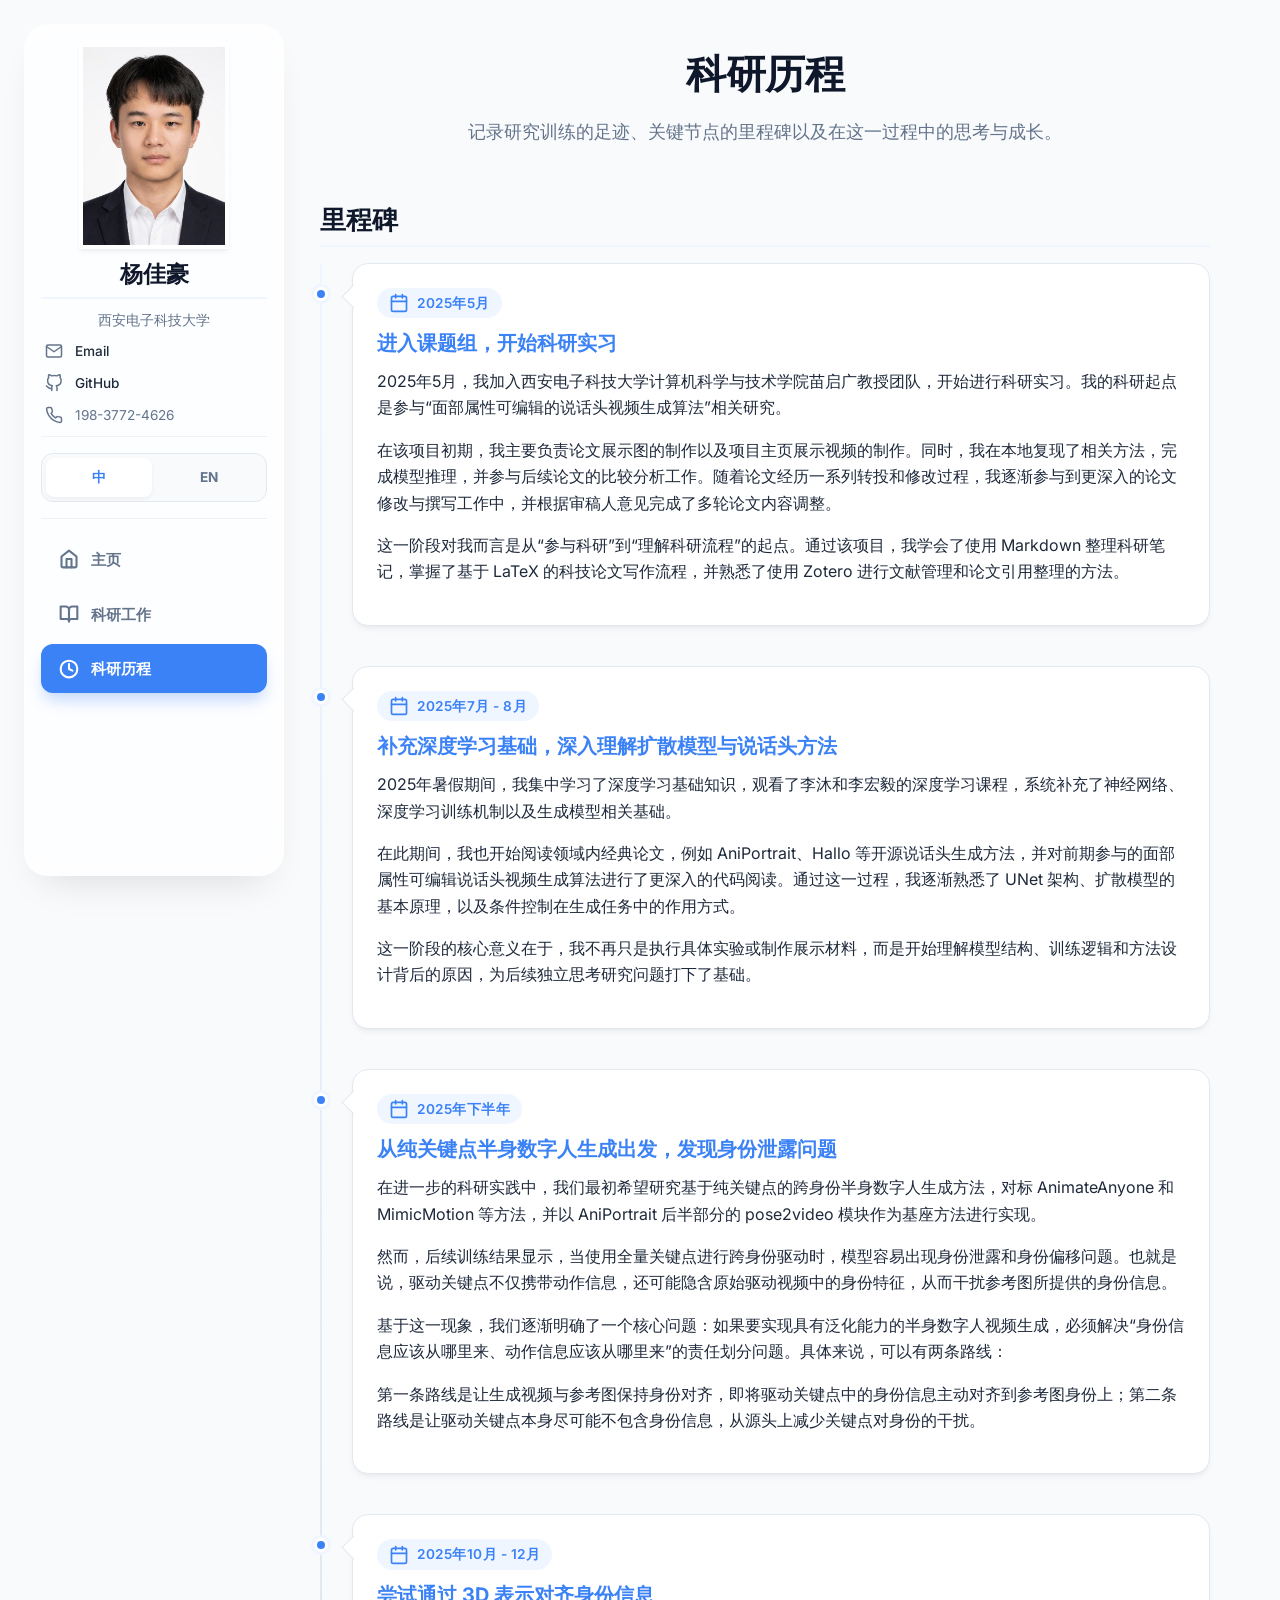
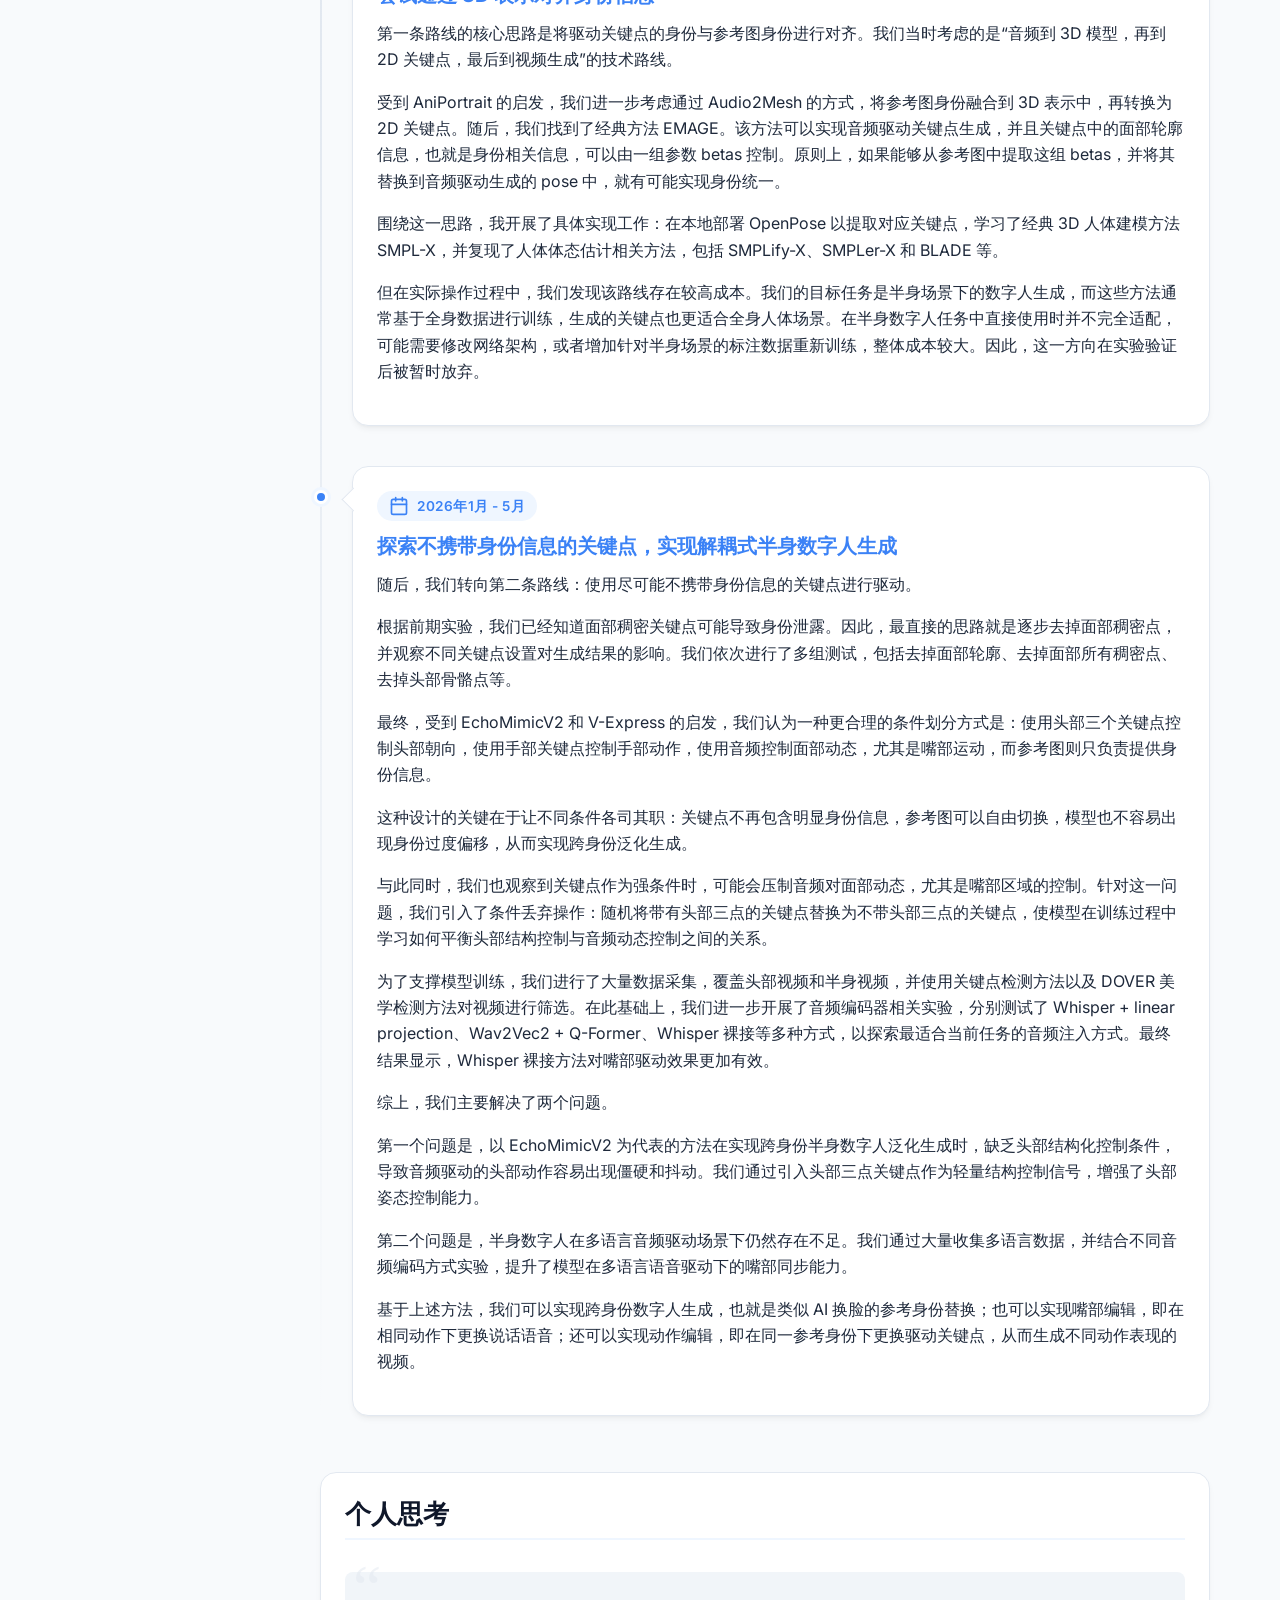
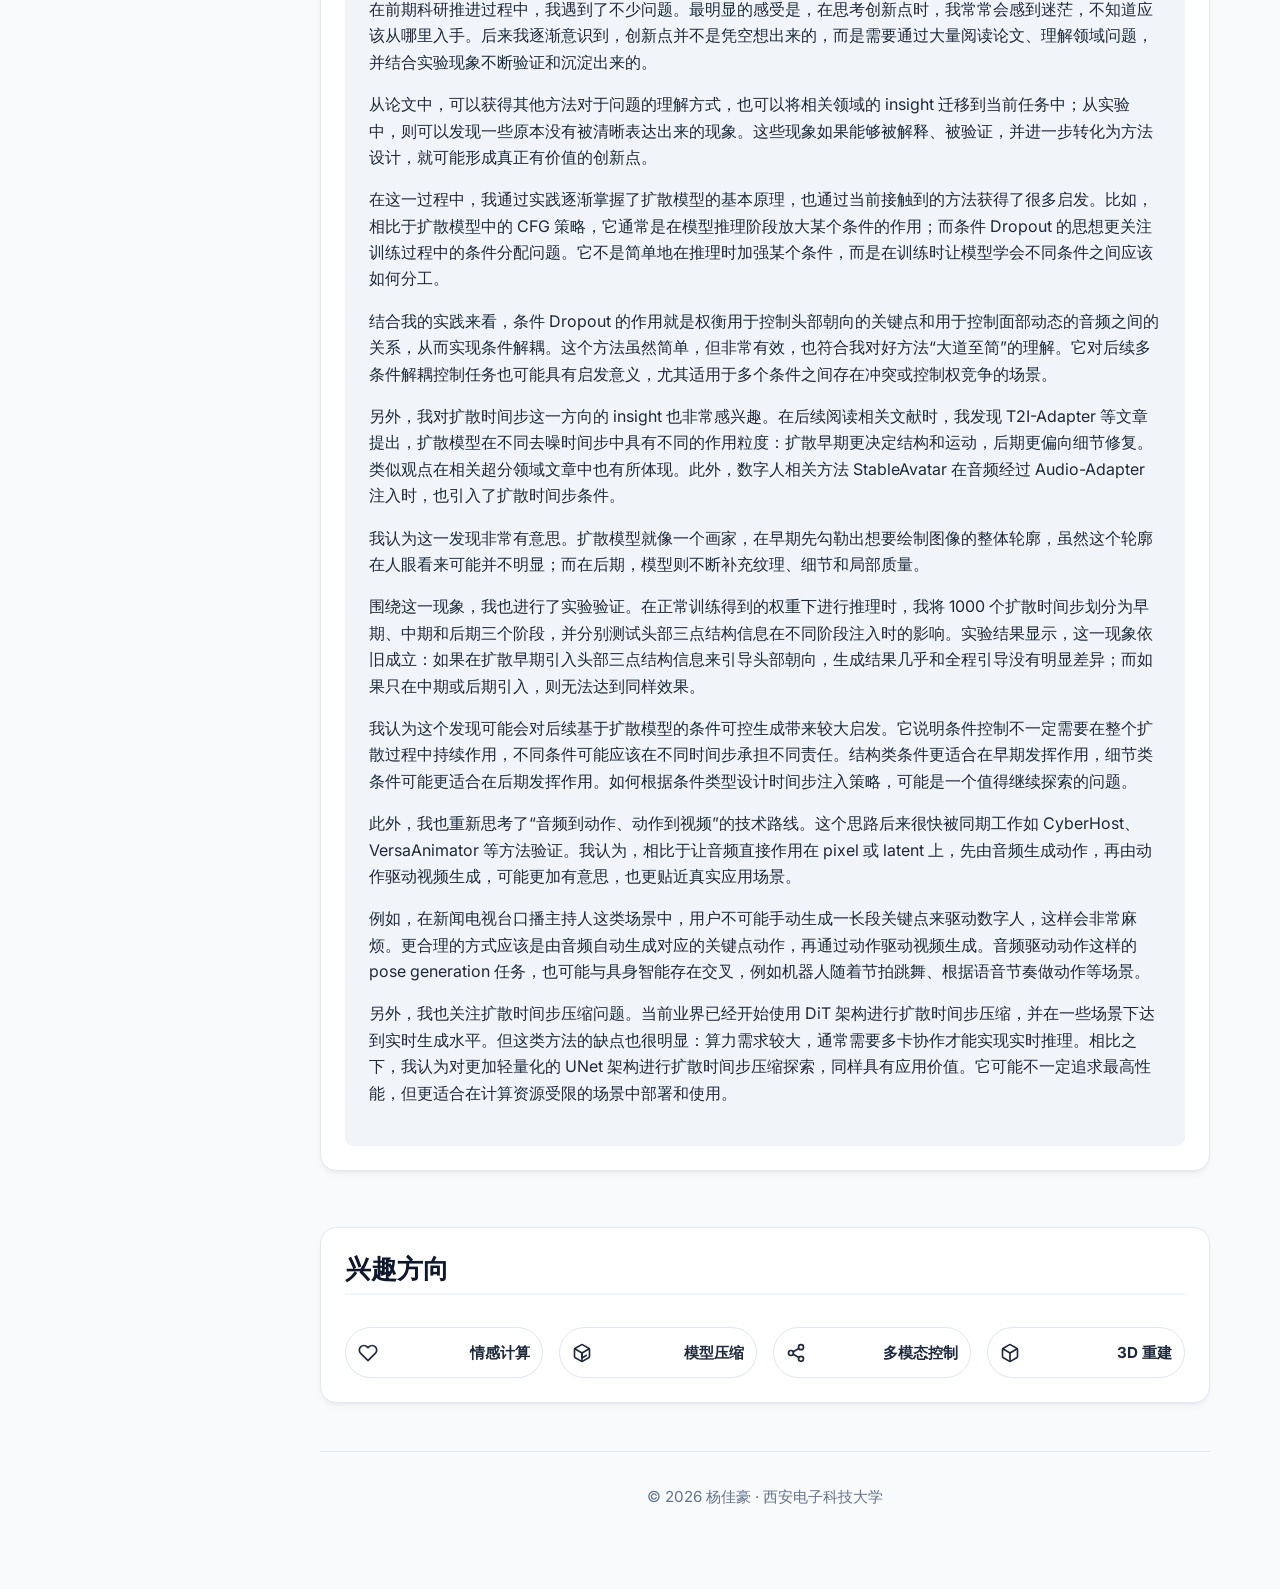
==== commit 1069f540: "优化 journey 页面兴趣方向布局为单行四列" ====
--- a/journey.html
+++ b/journey.html
@@ -275,7 +275,7 @@
         <section class="card hover-card">
           <h2 lang="zh-CN">兴趣方向</h2>
           <h2 lang="en">Research Interests</h2>
-          <ul class="highlight-tags" style="display: grid; grid-template-columns: 1fr 1fr; gap: 1rem; margin-top: 1rem;">
+          <ul class="highlight-tags" style="display: grid; grid-template-columns: repeat(4, 1fr); gap: 1rem; margin-top: 1rem;">
             <li style="display: flex; align-items: center; gap: 0.5rem; padding: 0.75rem;">
               <svg viewBox="0 0 24 24" fill="none" stroke="currentColor" stroke-width="2" stroke-linecap="round" stroke-linejoin="round" style="width: 20px; height: 20px;"><path d="M20.84 4.61a5.5 5.5 0 0 0-7.78 0L12 5.67l-1.06-1.06a5.5 5.5 0 0 0-7.78 7.78l1.06 1.06L12 21.23l7.78-7.78 1.06-1.06a5.5 5.5 0 0 0 0-7.78z"></path></svg>
               <strong><span lang="zh-CN">情感计算</span><span lang="en">Affective Computing</span></strong>
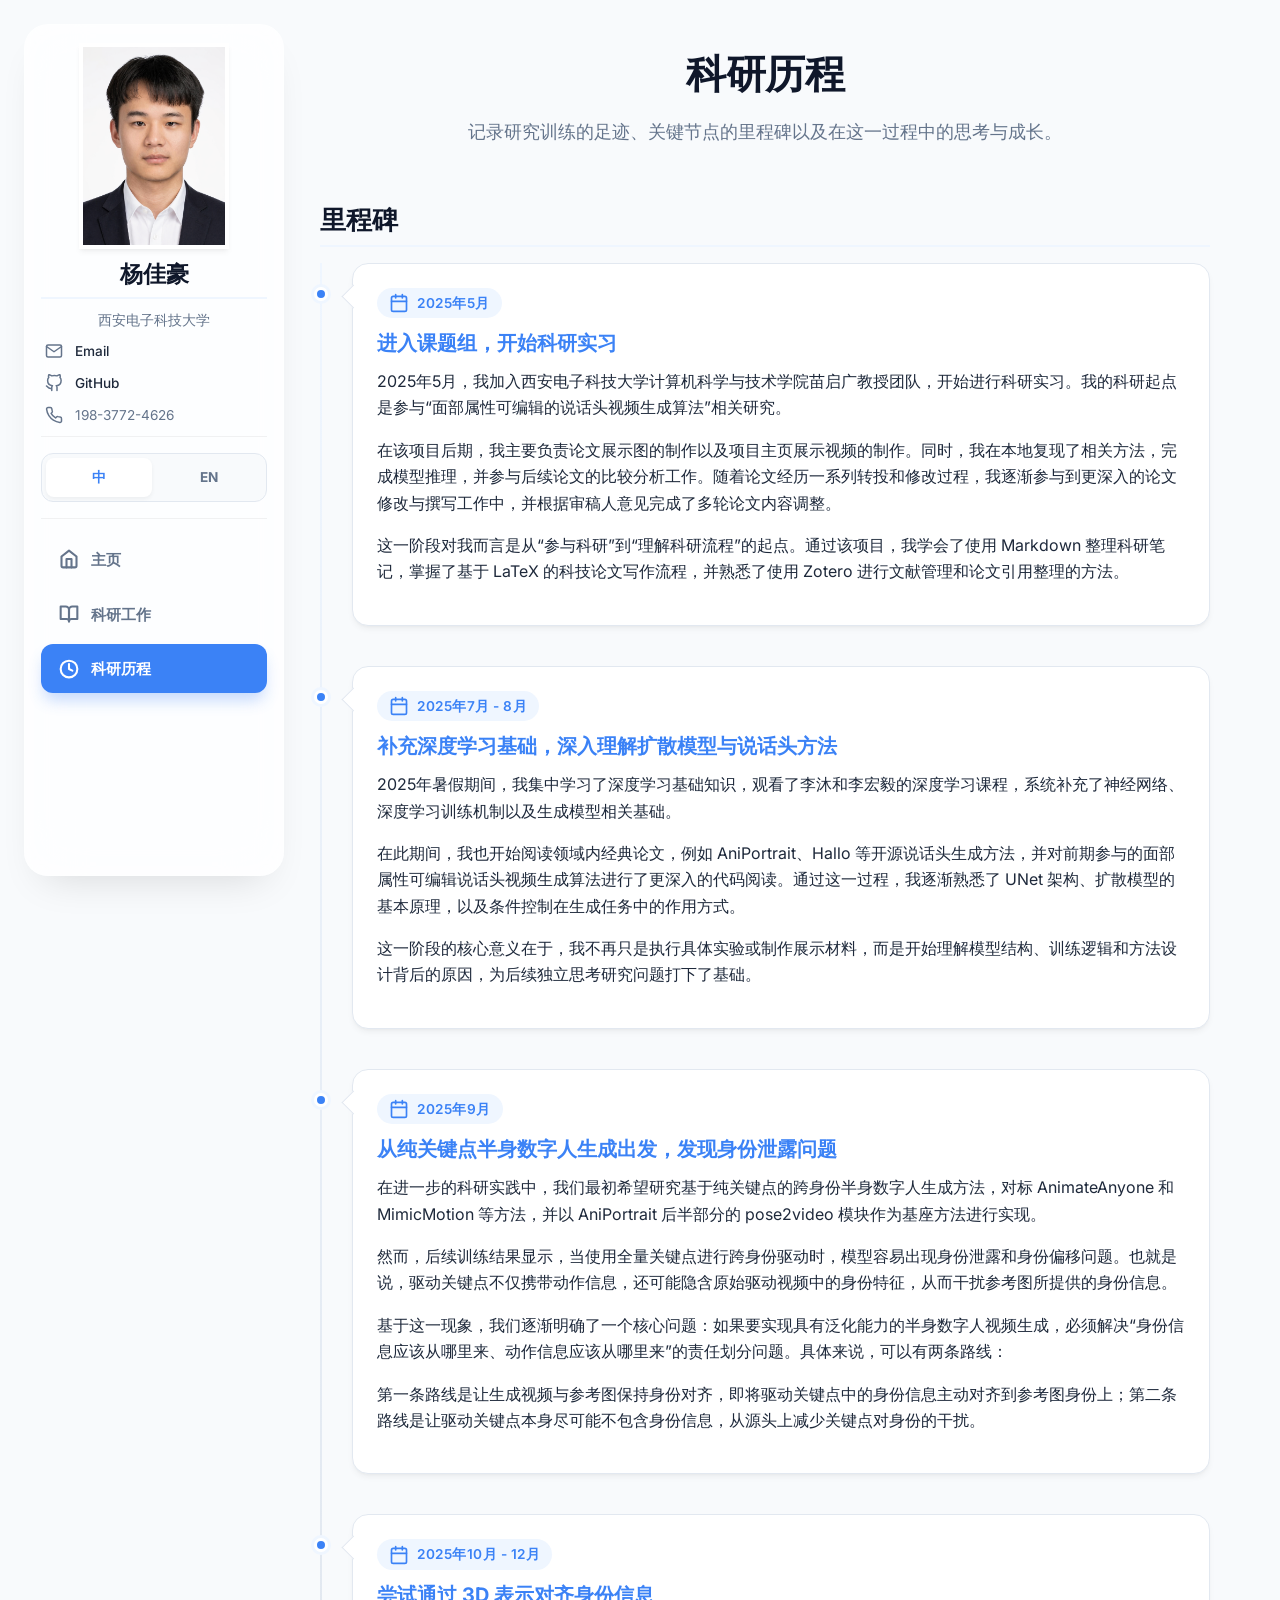
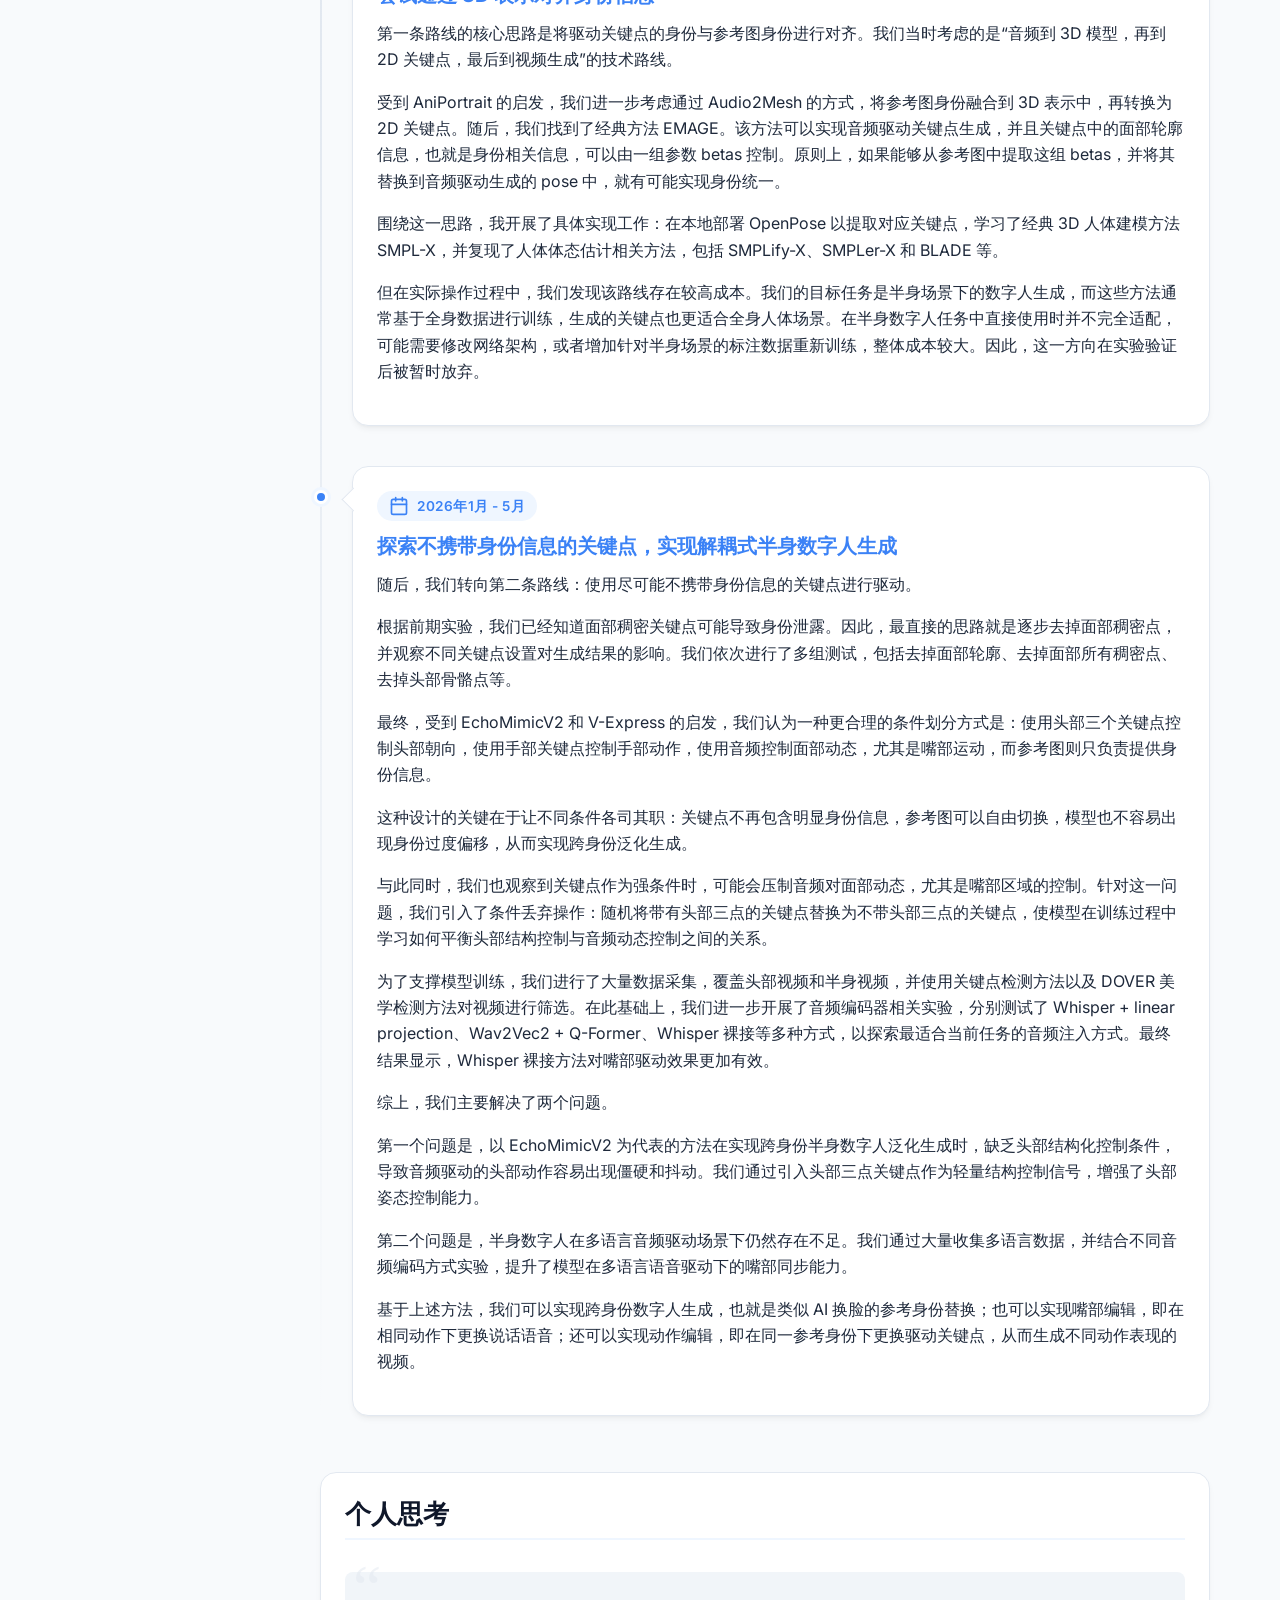
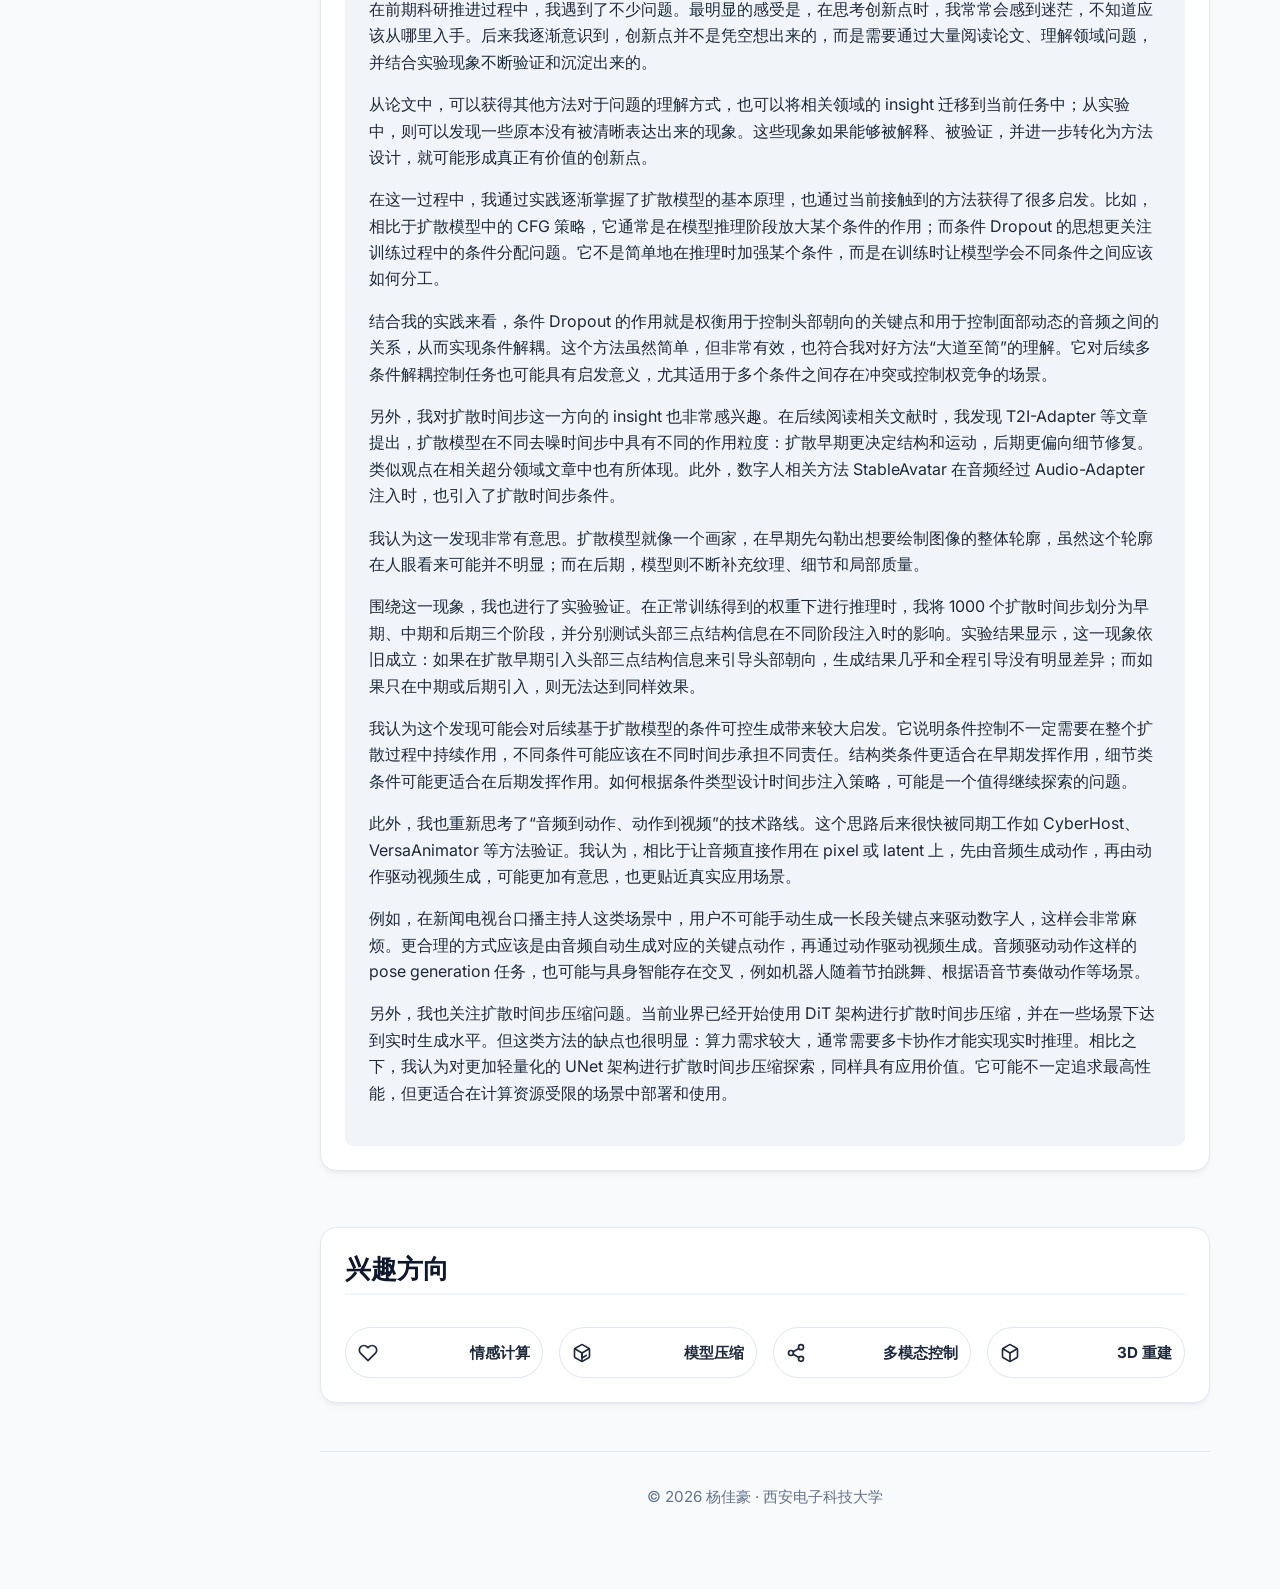
==== commit 61d15654: "优化 journey 页面兴趣方向布局为单行四列" ====
--- a/journey.html
+++ b/journey.html
@@ -111,12 +111,12 @@
                 <h3 lang="en">Joined Research Group, Started Research Internship</h3>
                 <div lang="zh-CN">
                   <p>2025年5月，我加入西安电子科技大学计算机科学与技术学院苗启广教授团队，开始进行科研实习。我的科研起点是参与“面部属性可编辑的说话头视频生成算法”相关研究。</p>
-                  <p>在该项目初期，我主要负责论文展示图的制作以及项目主页展示视频的制作。同时，我在本地复现了相关方法，完成模型推理，并参与后续论文的比较分析工作。随着论文经历一系列转投和修改过程，我逐渐参与到更深入的论文修改与撰写工作中，并根据审稿人意见完成了多轮论文内容调整。</p>
+                  <p>在该项目后期，我主要负责论文展示图的制作以及项目主页展示视频的制作。同时，我在本地复现了相关方法，完成模型推理，并参与后续论文的比较分析工作。随着论文经历一系列转投和修改过程，我逐渐参与到更深入的论文修改与撰写工作中，并根据审稿人意见完成了多轮论文内容调整。</p>
                   <p>这一阶段对我而言是从“参与科研”到“理解科研流程”的起点。通过该项目，我学会了使用 Markdown 整理科研笔记，掌握了基于 LaTeX 的科技论文写作流程，并熟悉了使用 Zotero 进行文献管理和论文引用整理的方法。</p>
                 </div>
                 <div lang="en">
                   <p>In May 2025, I joined Professor Qiguang Miao's team at the School of Computer Science and Technology, XIDIAN University, and began my research internship. My research started with participating in the study of "facial attribute-editable talking head video generation algorithms".</p>
-                  <p>During the early stage of this project, I was primarily responsible for creating figures for the paper and the demo video for the project homepage. Meanwhile, I reproduced the relevant methods locally, completed model inference, and participated in the comparative analysis for the subsequent paper. As the paper went through a series of resubmissions and revisions, I gradually got involved in deeper paper revision and writing, and completed multiple rounds of content adjustments based on reviewers' comments.</p>
+                  <p>During the late stage of this project, I was primarily responsible for creating figures for the paper and the demo video for the project homepage. Meanwhile, I reproduced the relevant methods locally, completed model inference, and participated in the comparative analysis for the subsequent paper. As the paper went through a series of resubmissions and revisions, I gradually got involved in deeper paper revision and writing, and completed multiple rounds of content adjustments based on reviewers' comments.</p>
                   <p>For me, this stage was the starting point from "participating in research" to "understanding the research workflow". Through this project, I learned to use Markdown to organize research notes, mastered the LaTeX-based scientific paper writing process, and became familiar with using Zotero for literature management and citation organization.</p>
                 </div>
               </div>
@@ -152,8 +152,8 @@
               <div class="timeline-content card hover-card">
                 <time>
                   <svg viewBox="0 0 24 24" fill="none" stroke="currentColor" stroke-width="2" stroke-linecap="round" stroke-linejoin="round"><rect x="3" y="4" width="18" height="18" rx="2" ry="2"></rect><line x1="16" y1="2" x2="16" y2="6"></line><line x1="8" y1="2" x2="8" y2="6"></line><line x1="3" y1="10" x2="21" y2="10"></line></svg>
-                  <span lang="zh-CN">2025年下半年</span>
-                  <span lang="en">Second Half of 2025</span>
+                  <span lang="zh-CN">2025年9月</span>
+                  <span lang="en">Sept 2025</span>
                 </time>
                 <h3 lang="zh-CN">从纯关键点半身数字人生成出发，发现身份泄露问题</h3>
                 <h3 lang="en">Started from Pure Keypoint-based Half-body Generation, Discovered the Identity Leakage Problem</h3>
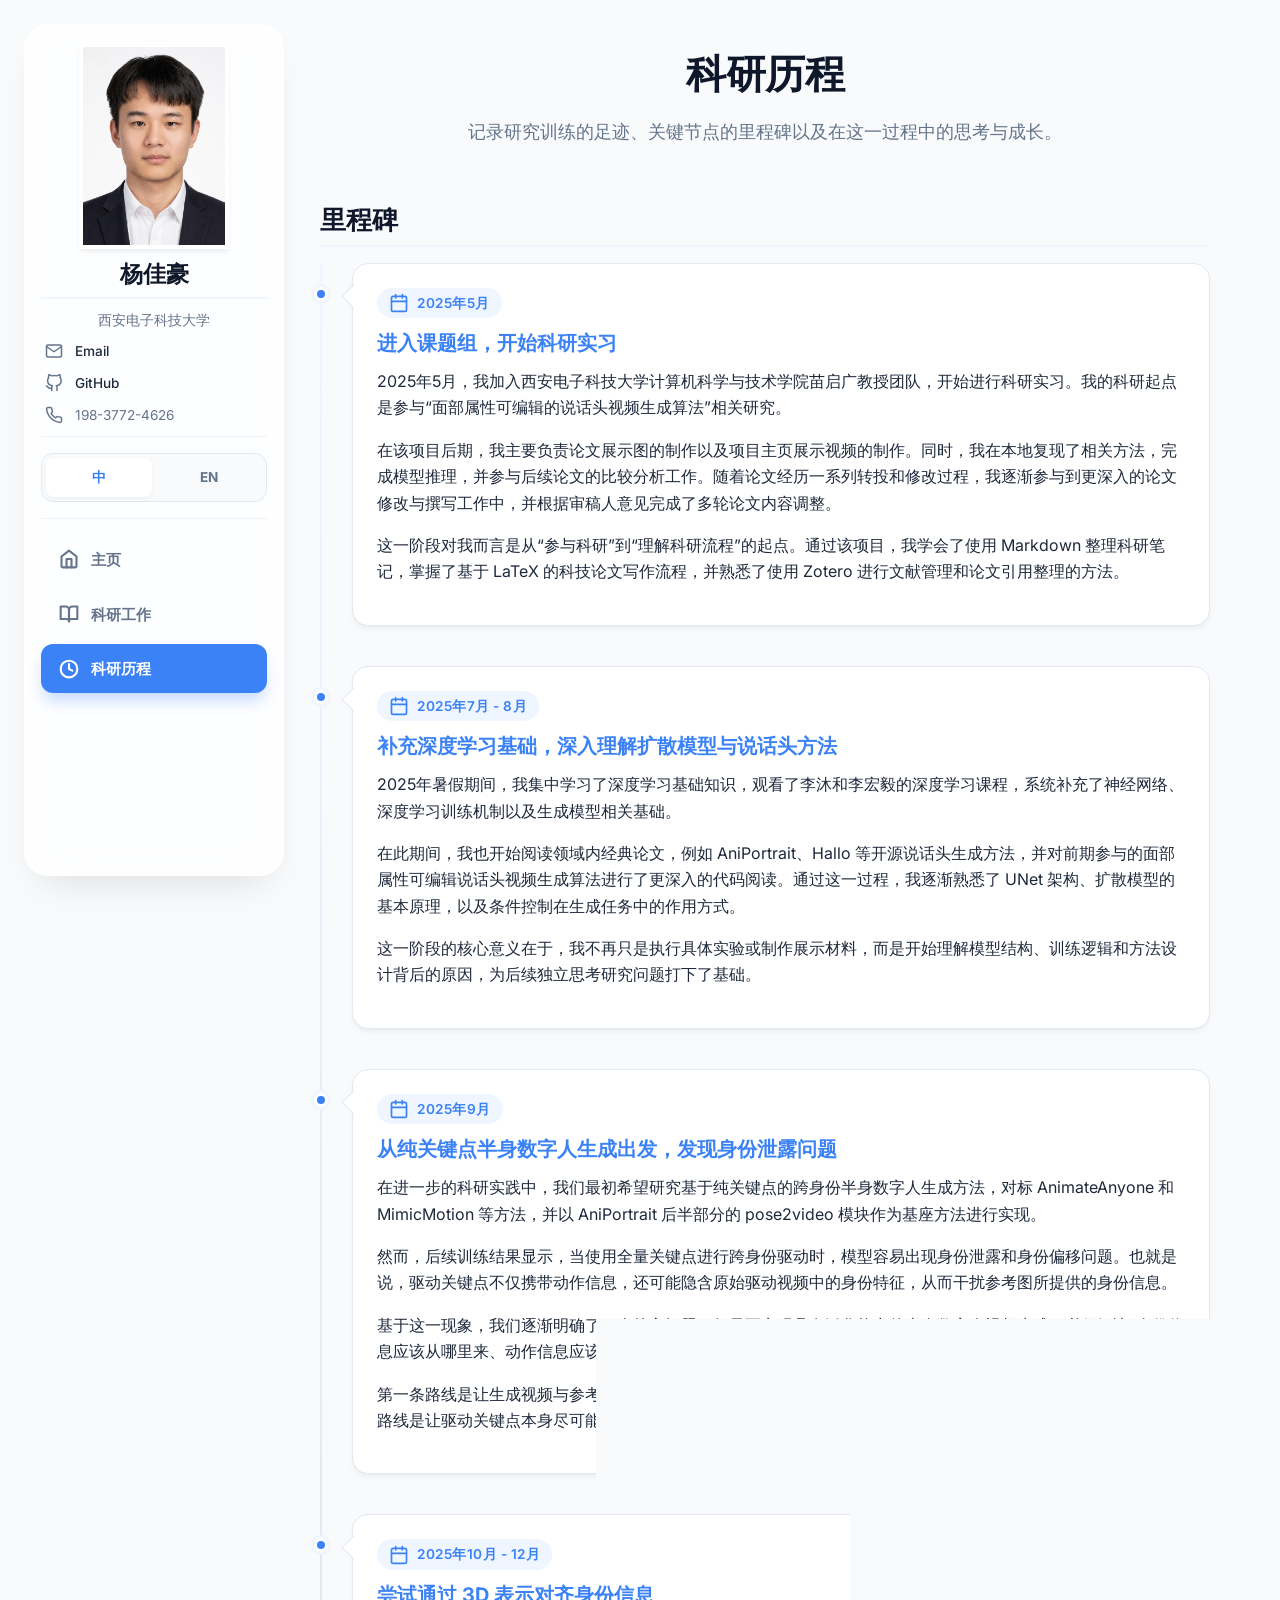
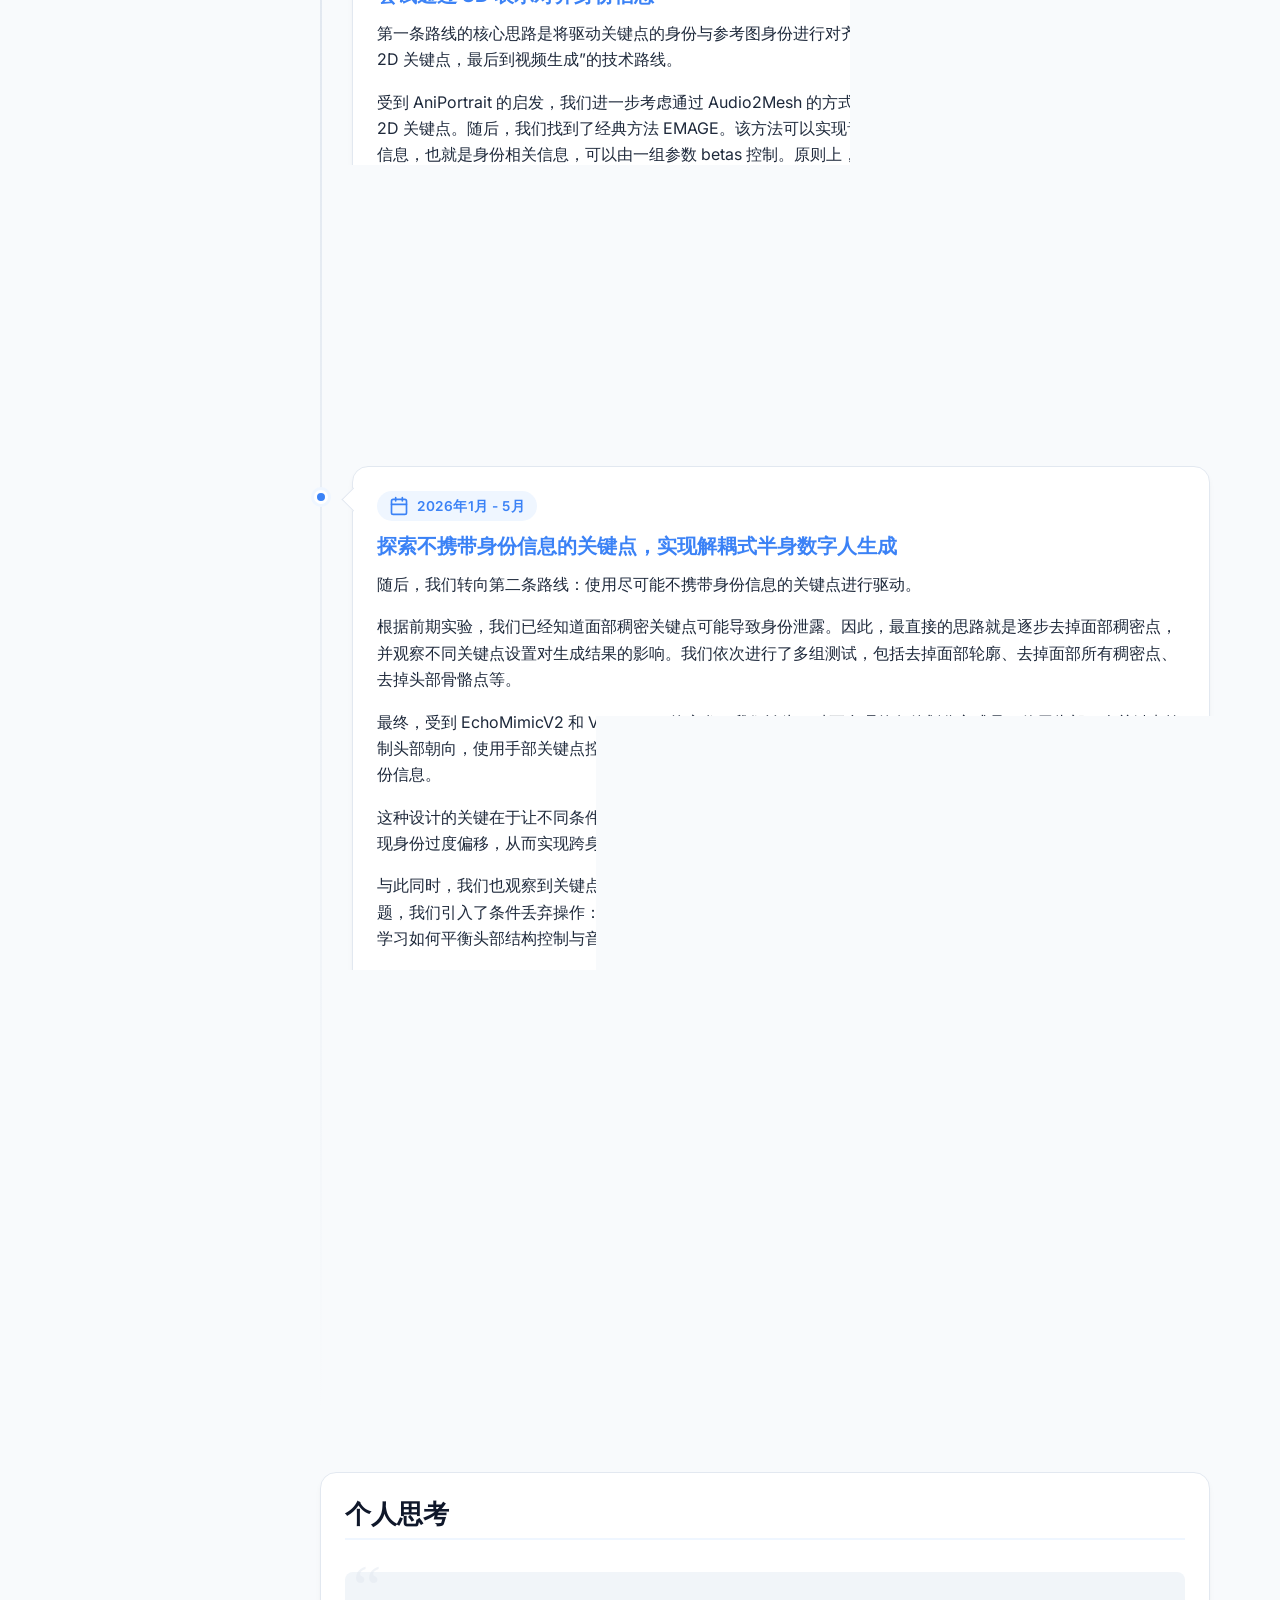
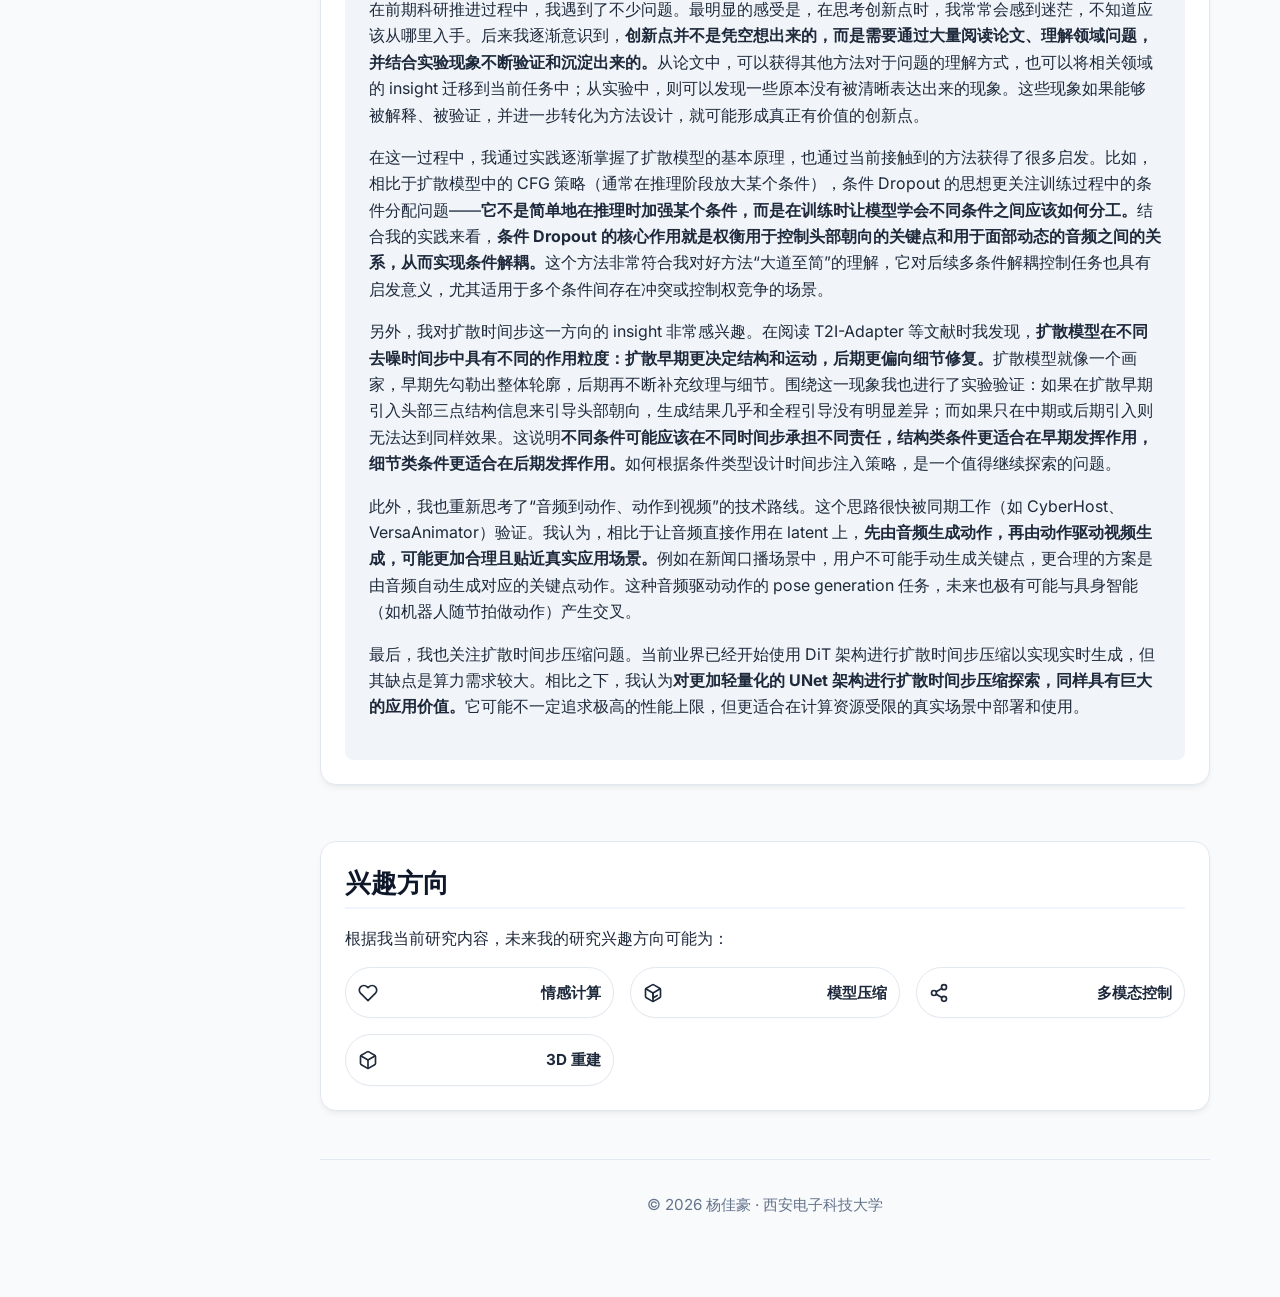
==== commit 4facf392: "优化" ====
--- a/journey.html
+++ b/journey.html
@@ -244,30 +244,18 @@
           <h2 lang="zh-CN">个人思考</h2>
           <h2 lang="en">Personal Reflections</h2>
           <div lang="zh-CN" class="reflection-content">
-            <p>在前期科研推进过程中，我遇到了不少问题。最明显的感受是，在思考创新点时，我常常会感到迷茫，不知道应该从哪里入手。后来我逐渐意识到，创新点并不是凭空想出来的，而是需要通过大量阅读论文、理解领域问题，并结合实验现象不断验证和沉淀出来的。</p>
-            <p>从论文中，可以获得其他方法对于问题的理解方式，也可以将相关领域的 insight 迁移到当前任务中；从实验中，则可以发现一些原本没有被清晰表达出来的现象。这些现象如果能够被解释、被验证，并进一步转化为方法设计，就可能形成真正有价值的创新点。</p>
-            <p>在这一过程中，我通过实践逐渐掌握了扩散模型的基本原理，也通过当前接触到的方法获得了很多启发。比如，相比于扩散模型中的 CFG 策略，它通常是在模型推理阶段放大某个条件的作用；而条件 Dropout 的思想更关注训练过程中的条件分配问题。它不是简单地在推理时加强某个条件，而是在训练时让模型学会不同条件之间应该如何分工。</p>
-            <p>结合我的实践来看，条件 Dropout 的作用就是权衡用于控制头部朝向的关键点和用于控制面部动态的音频之间的关系，从而实现条件解耦。这个方法虽然简单，但非常有效，也符合我对好方法“大道至简”的理解。它对后续多条件解耦控制任务也可能具有启发意义，尤其适用于多个条件之间存在冲突或控制权竞争的场景。</p>
-            <p>另外，我对扩散时间步这一方向的 insight 也非常感兴趣。在后续阅读相关文献时，我发现 T2I-Adapter 等文章提出，扩散模型在不同去噪时间步中具有不同的作用粒度：扩散早期更决定结构和运动，后期更偏向细节修复。类似观点在相关超分领域文章中也有所体现。此外，数字人相关方法 StableAvatar 在音频经过 Audio-Adapter 注入时，也引入了扩散时间步条件。</p>
-            <p>我认为这一发现非常有意思。扩散模型就像一个画家，在早期先勾勒出想要绘制图像的整体轮廓，虽然这个轮廓在人眼看来可能并不明显；而在后期，模型则不断补充纹理、细节和局部质量。</p>
-            <p>围绕这一现象，我也进行了实验验证。在正常训练得到的权重下进行推理时，我将 1000 个扩散时间步划分为早期、中期和后期三个阶段，并分别测试头部三点结构信息在不同阶段注入时的影响。实验结果显示，这一现象依旧成立：如果在扩散早期引入头部三点结构信息来引导头部朝向，生成结果几乎和全程引导没有明显差异；而如果只在中期或后期引入，则无法达到同样效果。</p>
-            <p>我认为这个发现可能会对后续基于扩散模型的条件可控生成带来较大启发。它说明条件控制不一定需要在整个扩散过程中持续作用，不同条件可能应该在不同时间步承担不同责任。结构类条件更适合在早期发挥作用，细节类条件可能更适合在后期发挥作用。如何根据条件类型设计时间步注入策略，可能是一个值得继续探索的问题。</p>
-            <p>此外，我也重新思考了“音频到动作、动作到视频”的技术路线。这个思路后来很快被同期工作如 CyberHost、VersaAnimator 等方法验证。我认为，相比于让音频直接作用在 pixel 或 latent 上，先由音频生成动作，再由动作驱动视频生成，可能更加有意思，也更贴近真实应用场景。</p>
-            <p>例如，在新闻电视台口播主持人这类场景中，用户不可能手动生成一长段关键点来驱动数字人，这样会非常麻烦。更合理的方式应该是由音频自动生成对应的关键点动作，再通过动作驱动视频生成。音频驱动动作这样的 pose generation 任务，也可能与具身智能存在交叉，例如机器人随着节拍跳舞、根据语音节奏做动作等场景。</p>
-            <p>另外，我也关注扩散时间步压缩问题。当前业界已经开始使用 DiT 架构进行扩散时间步压缩，并在一些场景下达到实时生成水平。但这类方法的缺点也很明显：算力需求较大，通常需要多卡协作才能实现实时推理。相比之下，我认为对更加轻量化的 UNet 架构进行扩散时间步压缩探索，同样具有应用价值。它可能不一定追求最高性能，但更适合在计算资源受限的场景中部署和使用。</p>
+            <p>在前期科研推进过程中，我遇到了不少问题。最明显的感受是，在思考创新点时，我常常会感到迷茫，不知道应该从哪里入手。后来我逐渐意识到，<strong>创新点并不是凭空想出来的，而是需要通过大量阅读论文、理解领域问题，并结合实验现象不断验证和沉淀出来的。</strong>从论文中，可以获得其他方法对于问题的理解方式，也可以将相关领域的 insight 迁移到当前任务中；从实验中，则可以发现一些原本没有被清晰表达出来的现象。这些现象如果能够被解释、被验证，并进一步转化为方法设计，就可能形成真正有价值的创新点。</p>
+            <p>在这一过程中，我通过实践逐渐掌握了扩散模型的基本原理，也通过当前接触到的方法获得了很多启发。比如，相比于扩散模型中的 CFG 策略（通常在推理阶段放大某个条件），条件 Dropout 的思想更关注训练过程中的条件分配问题——<strong>它不是简单地在推理时加强某个条件，而是在训练时让模型学会不同条件之间应该如何分工。</strong>结合我的实践来看，<strong>条件 Dropout 的核心作用就是权衡用于控制头部朝向的关键点和用于面部动态的音频之间的关系，从而实现条件解耦。</strong>这个方法非常符合我对好方法“大道至简”的理解，它对后续多条件解耦控制任务也具有启发意义，尤其适用于多个条件间存在冲突或控制权竞争的场景。</p>
+            <p>另外，我对扩散时间步这一方向的 insight 非常感兴趣。在阅读 T2I-Adapter 等文献时我发现，<strong>扩散模型在不同去噪时间步中具有不同的作用粒度：扩散早期更决定结构和运动，后期更偏向细节修复。</strong>扩散模型就像一个画家，早期先勾勒出整体轮廓，后期再不断补充纹理与细节。围绕这一现象我也进行了实验验证：如果在扩散早期引入头部三点结构信息来引导头部朝向，生成结果几乎和全程引导没有明显差异；而如果只在中期或后期引入则无法达到同样效果。这说明<strong>不同条件可能应该在不同时间步承担不同责任，结构类条件更适合在早期发挥作用，细节类条件更适合在后期发挥作用。</strong>如何根据条件类型设计时间步注入策略，是一个值得继续探索的问题。</p>
+            <p>此外，我也重新思考了“音频到动作、动作到视频”的技术路线。这个思路很快被同期工作（如 CyberHost、VersaAnimator）验证。我认为，相比于让音频直接作用在 latent 上，<strong>先由音频生成动作，再由动作驱动视频生成，可能更加合理且贴近真实应用场景。</strong>例如在新闻口播场景中，用户不可能手动生成关键点，更合理的方案是由音频自动生成对应的关键点动作。这种音频驱动动作的 pose generation 任务，未来也极有可能与具身智能（如机器人随节拍做动作）产生交叉。</p>
+            <p>最后，我也关注扩散时间步压缩问题。当前业界已经开始使用 DiT 架构进行扩散时间步压缩以实现实时生成，但其缺点是算力需求较大。相比之下，我认为<strong>对更加轻量化的 UNet 架构进行扩散时间步压缩探索，同样具有巨大的应用价值。</strong>它可能不一定追求极高的性能上限，但更适合在计算资源受限的真实场景中部署和使用。</p>
           </div>
           <div lang="en" class="reflection-content">
-            <p>During the early stages of research, I encountered many problems. My most obvious feeling was that when thinking about innovative points, I often felt confused, not knowing where to start. Later, I gradually realized that innovative points are not thought up out of thin air, but need to be constantly verified and accumulated through extensive reading of papers, understanding domain problems, and combining with experimental phenomena.</p>
-            <p>From papers, you can get how other methods understand the problem, and you can also transfer insights from related fields to the current task; from experiments, you can discover some phenomena that were not clearly expressed originally. If these phenomena can be explained, verified, and further transformed into method designs, they may form truly valuable innovative points.</p>
-            <p>During this process, through practice, I gradually mastered the basic principles of diffusion models and gained a lot of inspiration from the methods I am currently exposed to. For example, compared to the CFG strategy in diffusion models, which usually amplifies the effect of a certain condition during the model inference stage, the idea of condition Dropout pays more attention to the condition allocation problem during the training process. It doesn't simply strengthen a certain condition during inference, but lets the model learn how different conditions should divide the work during training.</p>
-            <p>Combined with my practice, the role of condition Dropout is to balance the relationship between the keypoints used to control head orientation and the audio used to control facial dynamics, thereby achieving condition decoupling. Although this method is simple, it is very effective, which also aligns with my understanding of a good method being "profoundly simple". It may also have heuristic significance for subsequent multi-condition decoupled control tasks, especially suitable for scenarios where there are conflicts or control rights competition among multiple conditions.</p>
-            <p>In addition, I am also very interested in the insight regarding diffusion timesteps. When reading related literature later, I found that papers like T2I-Adapter proposed that diffusion models have different action granularities in different denoising timesteps: the early diffusion stage mostly determines structure and motion, while the later stage leans towards detail restoration. Similar viewpoints are also reflected in related super-resolution domain articles. Furthermore, the digital human-related method StableAvatar also introduced diffusion timestep conditions when audio is injected via an Audio-Adapter.</p>
-            <p>I think this discovery is very interesting. A diffusion model is like a painter. In the early stages, it first sketches the overall outline of the image to be drawn, although this outline may not be obvious to the human eye; and in the later stages, the model continuously adds textures, details, and local quality.</p>
-            <p>Around this phenomenon, I also conducted experimental verification. When inferring with weights obtained from normal training, I divided the 1000 diffusion timesteps into early, middle, and late stages, and respectively tested the impact of injecting the three head point structure information at different stages. Experimental results show that this phenomenon still holds true: if the three head point structure information is introduced in the early diffusion stage to guide head orientation, the generated result is almost not significantly different from full-process guidance; but if it is only introduced in the middle or late stages, the same effect cannot be achieved.</p>
-            <p>I believe this discovery may bring great inspiration to subsequent conditional controllable generation based on diffusion models. It indicates that condition control does not necessarily need to continuously act throughout the entire diffusion process. Different conditions may need to take different responsibilities at different timesteps. Structural conditions are more suitable to play a role in the early stages, while detail conditions may be more suitable for the later stages. How to design a timestep injection strategy based on condition types may be a question worth continuing to explore.</p>
-            <p>In addition, I also rethought the technical route of "audio to motion, motion to video". This idea was soon verified by concurrent works like CyberHost and VersaAnimator. I think that compared to letting audio directly act on pixels or latents, first generating motion from audio and then driving video generation from motion might be more interesting and closer to real application scenarios.</p>
-            <p>For example, in a scenario like a news TV anchor, it's impossible for a user to manually generate a long segment of keypoints to drive the digital human; that would be very cumbersome. A more reasonable way should be to automatically generate corresponding keypoint motions from audio, and then drive video generation through the motion. Such pose generation tasks of audio-driven motion may also intersect with embodied intelligence, such as scenarios where a robot dances to the beat or makes movements according to speech rhythm.</p>
-            <p>Additionally, I also pay attention to the problem of diffusion timestep compression. Currently, the industry has begun using the DiT architecture for diffusion timestep compression, achieving real-time generation levels in some scenarios. But the shortcomings of such methods are also obvious: high computational power requirements, usually requiring multi-GPU collaboration to achieve real-time inference. In contrast, I believe exploring diffusion timestep compression on the more lightweight UNet architecture is equally valuable for application. It might not pursue the highest performance, but is more suitable for deployment and use in scenarios with restricted computational resources.</p>
+            <p>During the early stages of research, I encountered many problems. My most obvious feeling was that when thinking about innovative points, I often felt confused. Later, I gradually realized that <strong>innovative points are not thought up out of thin air, but need to be constantly verified and accumulated through extensive reading of papers, understanding domain problems, and combining with experimental phenomena.</strong> From papers, you can get how other methods understand the problem and transfer insights to the current task; from experiments, you can discover phenomena that were not clearly expressed originally. If these phenomena can be explained and verified, they may form truly valuable innovative points.</p>
+            <p>During this process, through practice, I gradually mastered the basic principles of diffusion models and gained a lot of inspiration. For example, compared to the CFG strategy (which usually amplifies a condition during inference), the idea of condition Dropout pays more attention to condition allocation. <strong>It doesn't simply strengthen a certain condition during inference, but lets the model learn how different conditions should divide the work during training.</strong> Combined with my practice, <strong>the core role of condition Dropout is to balance the relationship between keypoints for head orientation and audio for facial dynamics, thereby achieving condition decoupling.</strong> This method aligns with my understanding of a good method being "profoundly simple" and has heuristic significance for multi-condition control tasks with conflicts.</p>
+            <p>In addition, I am very interested in the insight regarding diffusion timesteps. When reading related literature (like T2I-Adapter), I found that <strong>diffusion models have different action granularities in different denoising timesteps: the early diffusion stage mostly determines structure and motion, while the later stage leans towards detail restoration.</strong> A diffusion model is like a painter: first sketching the overall outline in the early stages, and adding details in the later stages. I also conducted experimental verification: if structural information is introduced in the early stage to guide head orientation, the result is almost identical to full-process guidance; but if only introduced in the late stages, it fails. This indicates that <strong>different conditions should take different responsibilities at different timesteps; structural conditions are more suitable for early stages, while detail conditions are for later stages.</strong> How to design a timestep injection strategy based on condition types is a highly valuable question.</p>
+            <p>Furthermore, I rethought the technical route of "audio to motion, motion to video". This idea was soon verified by concurrent works (like CyberHost, VersaAnimator). I think that compared to letting audio directly act on the latent space, <strong>first generating motion from audio and then driving video generation from motion is more reasonable and closer to real application scenarios.</strong> For example, in a news anchor scenario, a more reasonable way is to automatically generate keypoint motions from audio rather than manually plotting them. Such audio-driven pose generation tasks may also intersect with embodied intelligence (such as a robot making movements to rhythm) in the future.</p>
+            <p>Finally, I also pay attention to diffusion timestep compression. Currently, the industry uses the DiT architecture for compression to achieve real-time generation, but its computational requirement is quite high. In contrast, I believe <strong>exploring diffusion timestep compression on the more lightweight UNet architecture is equally valuable for practical applications.</strong> It might not pursue the extreme highest performance, but is much more suitable for deployment in real-world scenarios with restricted computational resources.</p>
           </div>
         </section>
 
@@ -275,7 +263,9 @@
         <section class="card hover-card">
           <h2 lang="zh-CN">兴趣方向</h2>
           <h2 lang="en">Research Interests</h2>
-          <ul class="highlight-tags" style="display: grid; grid-template-columns: repeat(4, 1fr); gap: 1rem; margin-top: 1rem;">
+          <p lang="zh-CN">根据我当前研究内容，未来我的研究兴趣方向可能为：</p>
+          <p lang="en">Based on my current research, my future research interests may include:</p>
+          <ul class="highlight-tags" style="display: grid; grid-template-columns: repeat(auto-fit, minmax(220px, 1fr)); gap: 1rem; margin-top: 1rem;">
             <li style="display: flex; align-items: center; gap: 0.5rem; padding: 0.75rem;">
               <svg viewBox="0 0 24 24" fill="none" stroke="currentColor" stroke-width="2" stroke-linecap="round" stroke-linejoin="round" style="width: 20px; height: 20px;"><path d="M20.84 4.61a5.5 5.5 0 0 0-7.78 0L12 5.67l-1.06-1.06a5.5 5.5 0 0 0-7.78 7.78l1.06 1.06L12 21.23l7.78-7.78 1.06-1.06a5.5 5.5 0 0 0 0-7.78z"></path></svg>
               <strong><span lang="zh-CN">情感计算</span><span lang="en">Affective Computing</span></strong>
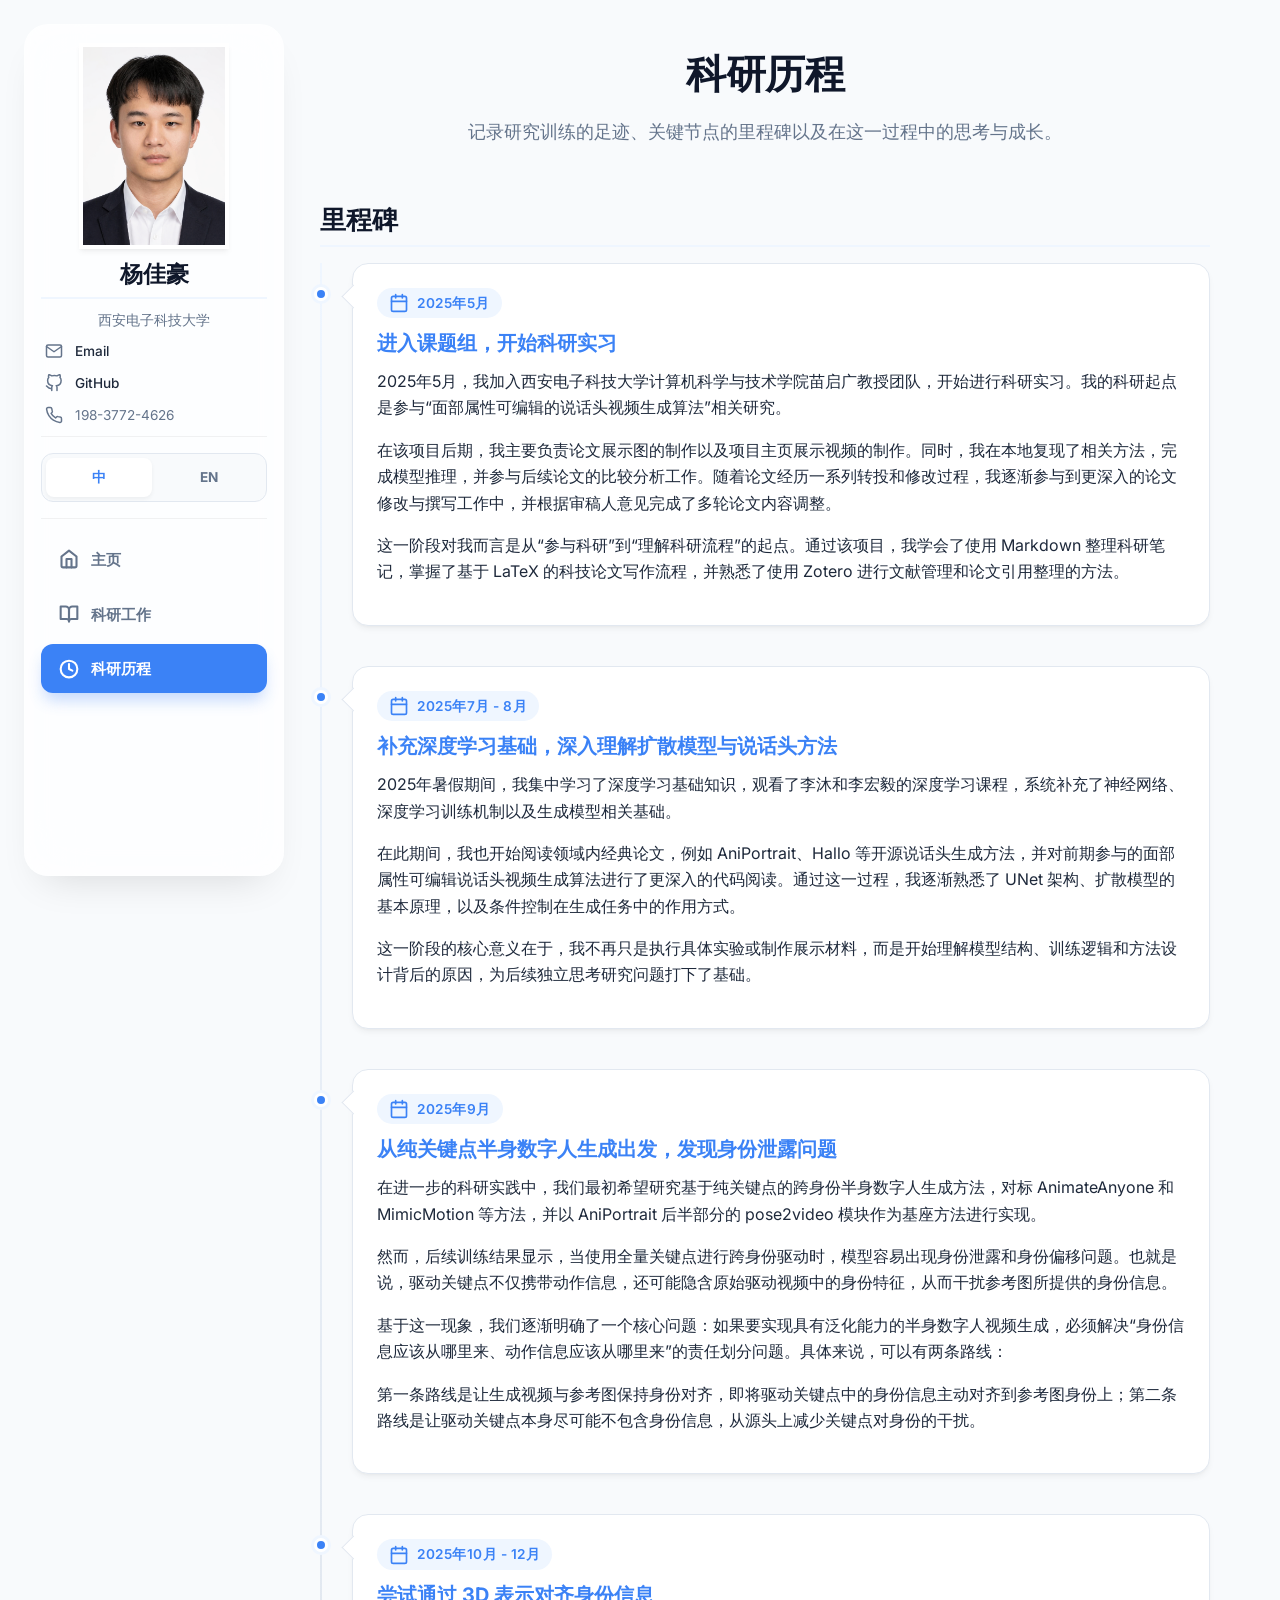
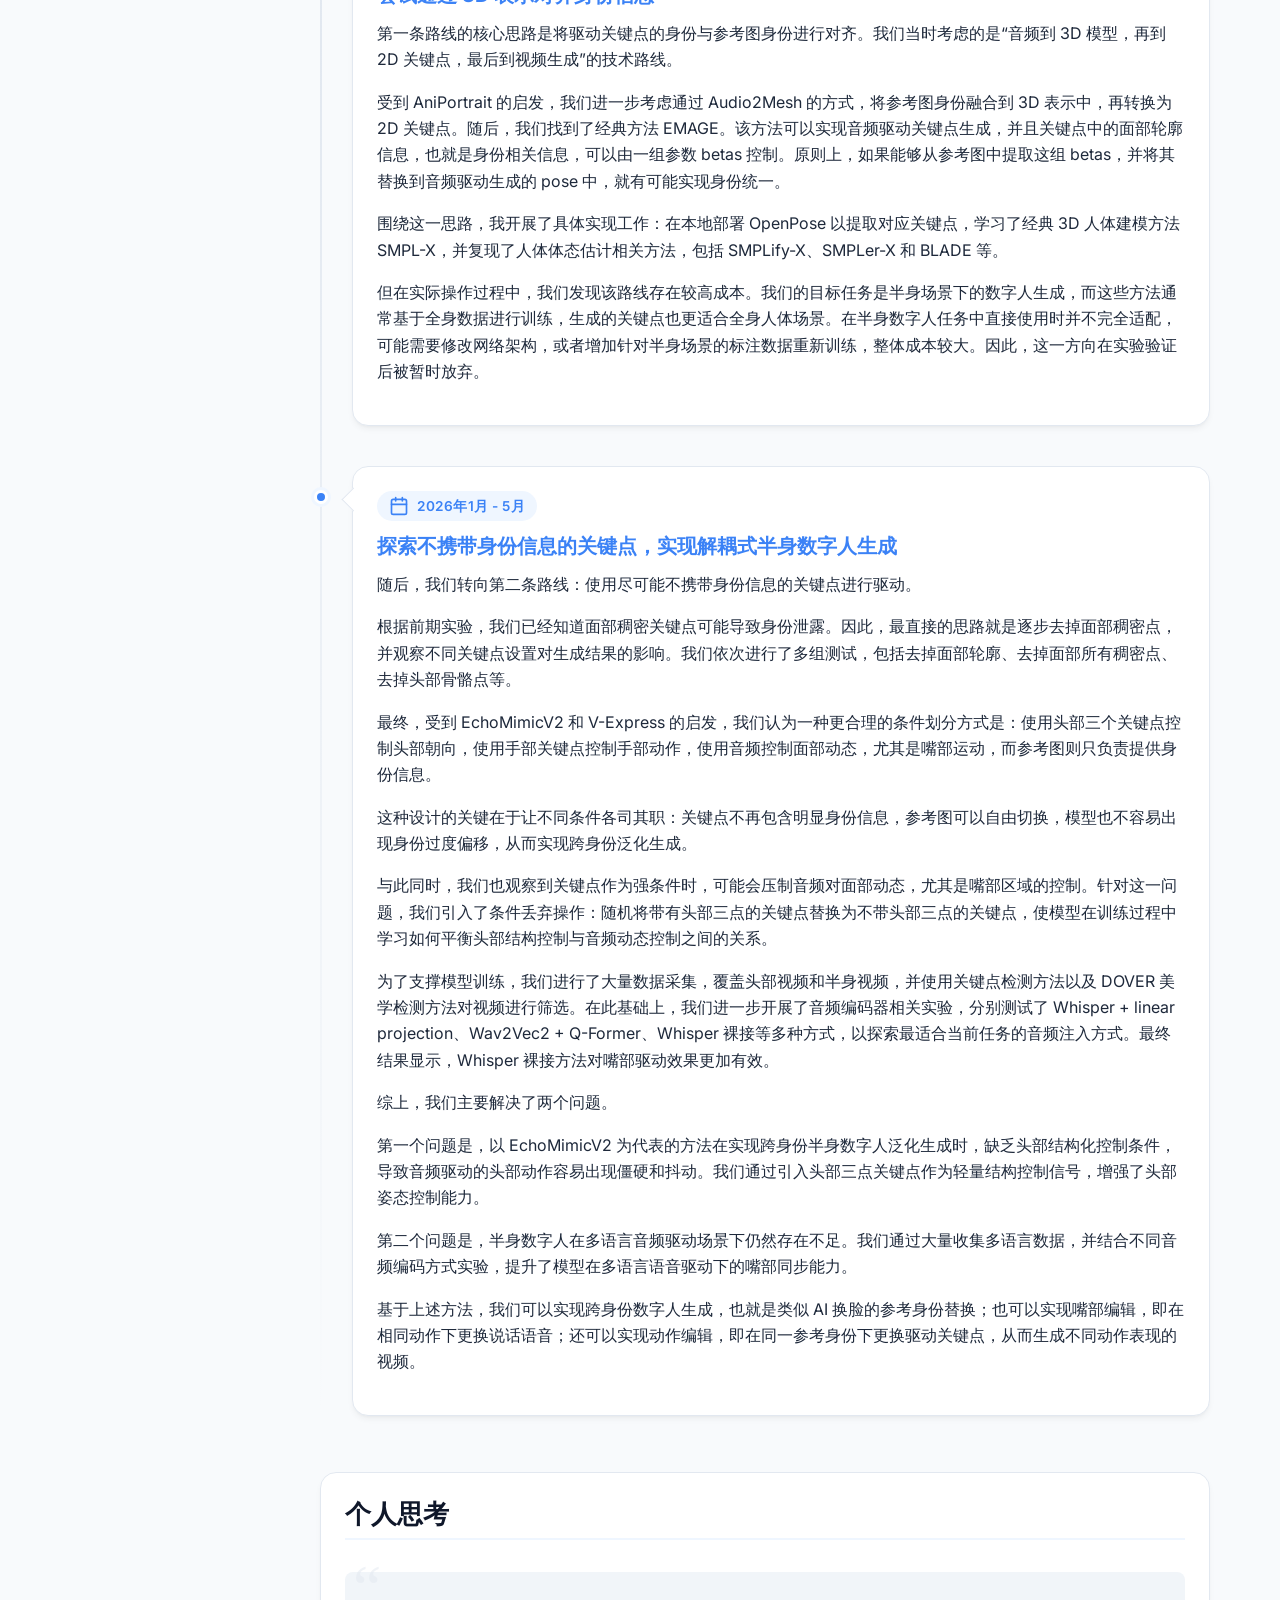
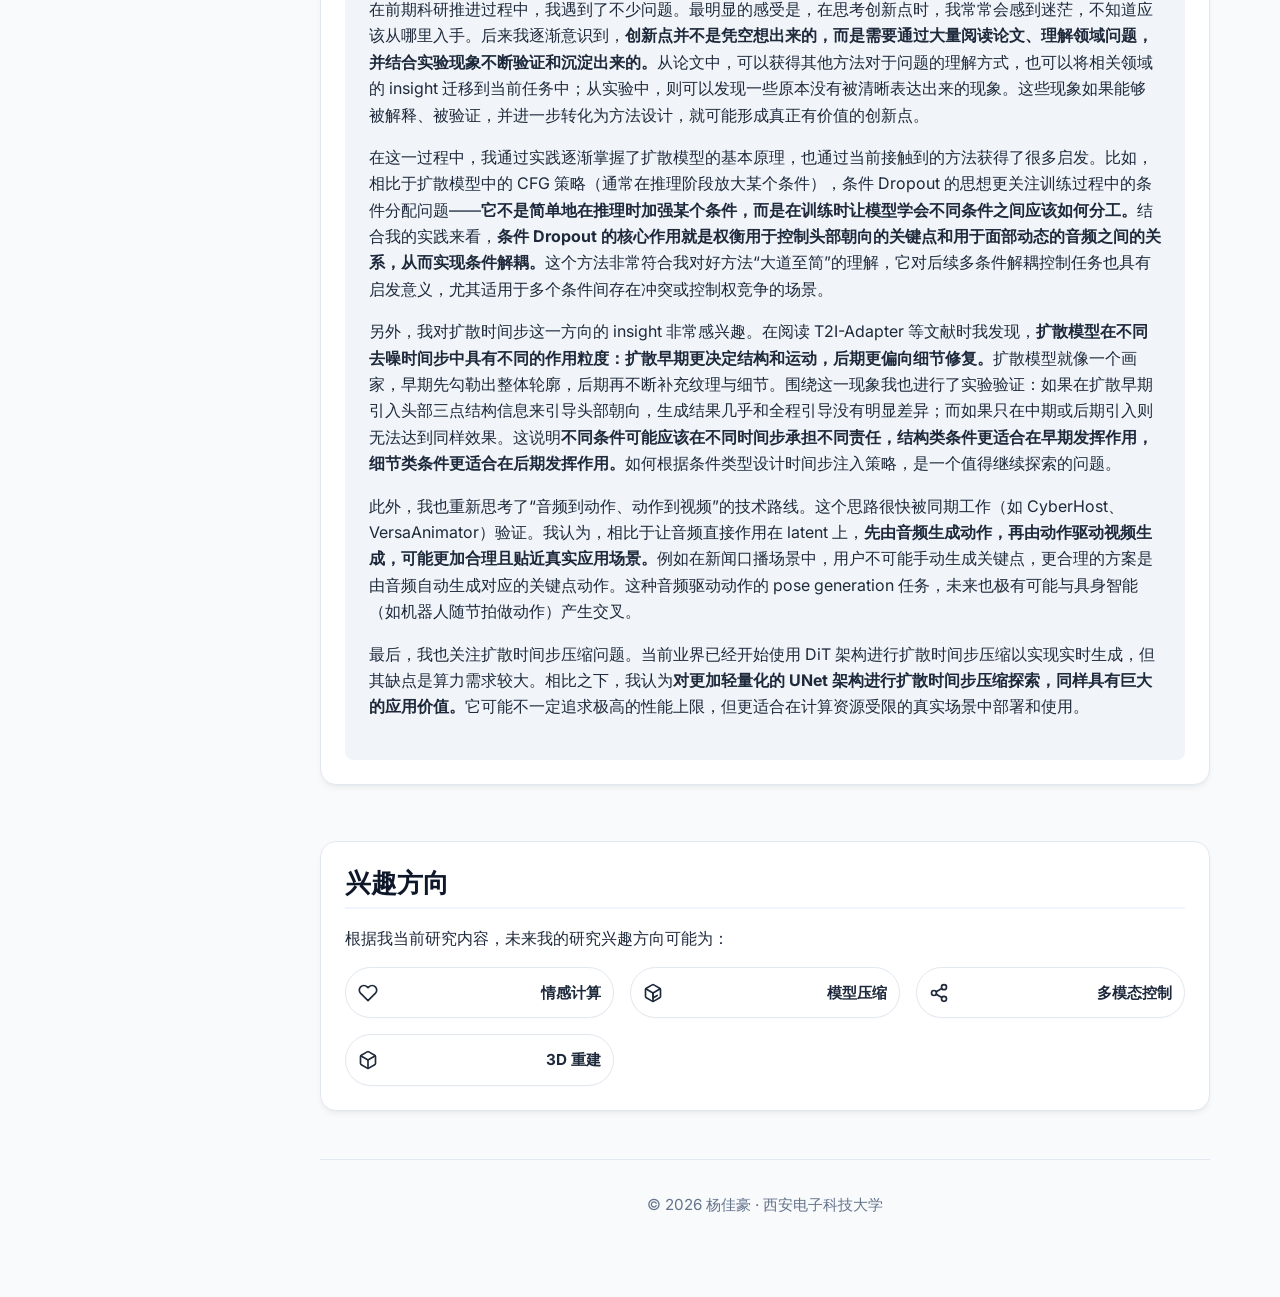
==== commit 7dba05b0: "优化" ====
--- a/journey.html
+++ b/journey.html
@@ -11,6 +11,18 @@
   <link rel="preconnect" href="https://fonts.gstatic.com" crossorigin>
   <link href="https://fonts.googleapis.com/css2?family=Inter:wght@400;500;600;700;800&display=swap" rel="stylesheet">
   <link rel="stylesheet" href="assets/css/style.css?v=1.1">
+  <!-- 移动端排版优化补丁 -->
+  <style>
+    @media (max-width: 768px) {
+      /* 缩小手机端的卡片内外边距 */
+      .card { 
+        padding: 1.25rem 1rem !important; 
+      }
+      .timeline-content {
+        padding: 1.25rem 1rem !important;
+      }
+    }
+  </style>
 </head>
 <body>
   <div class="page">
